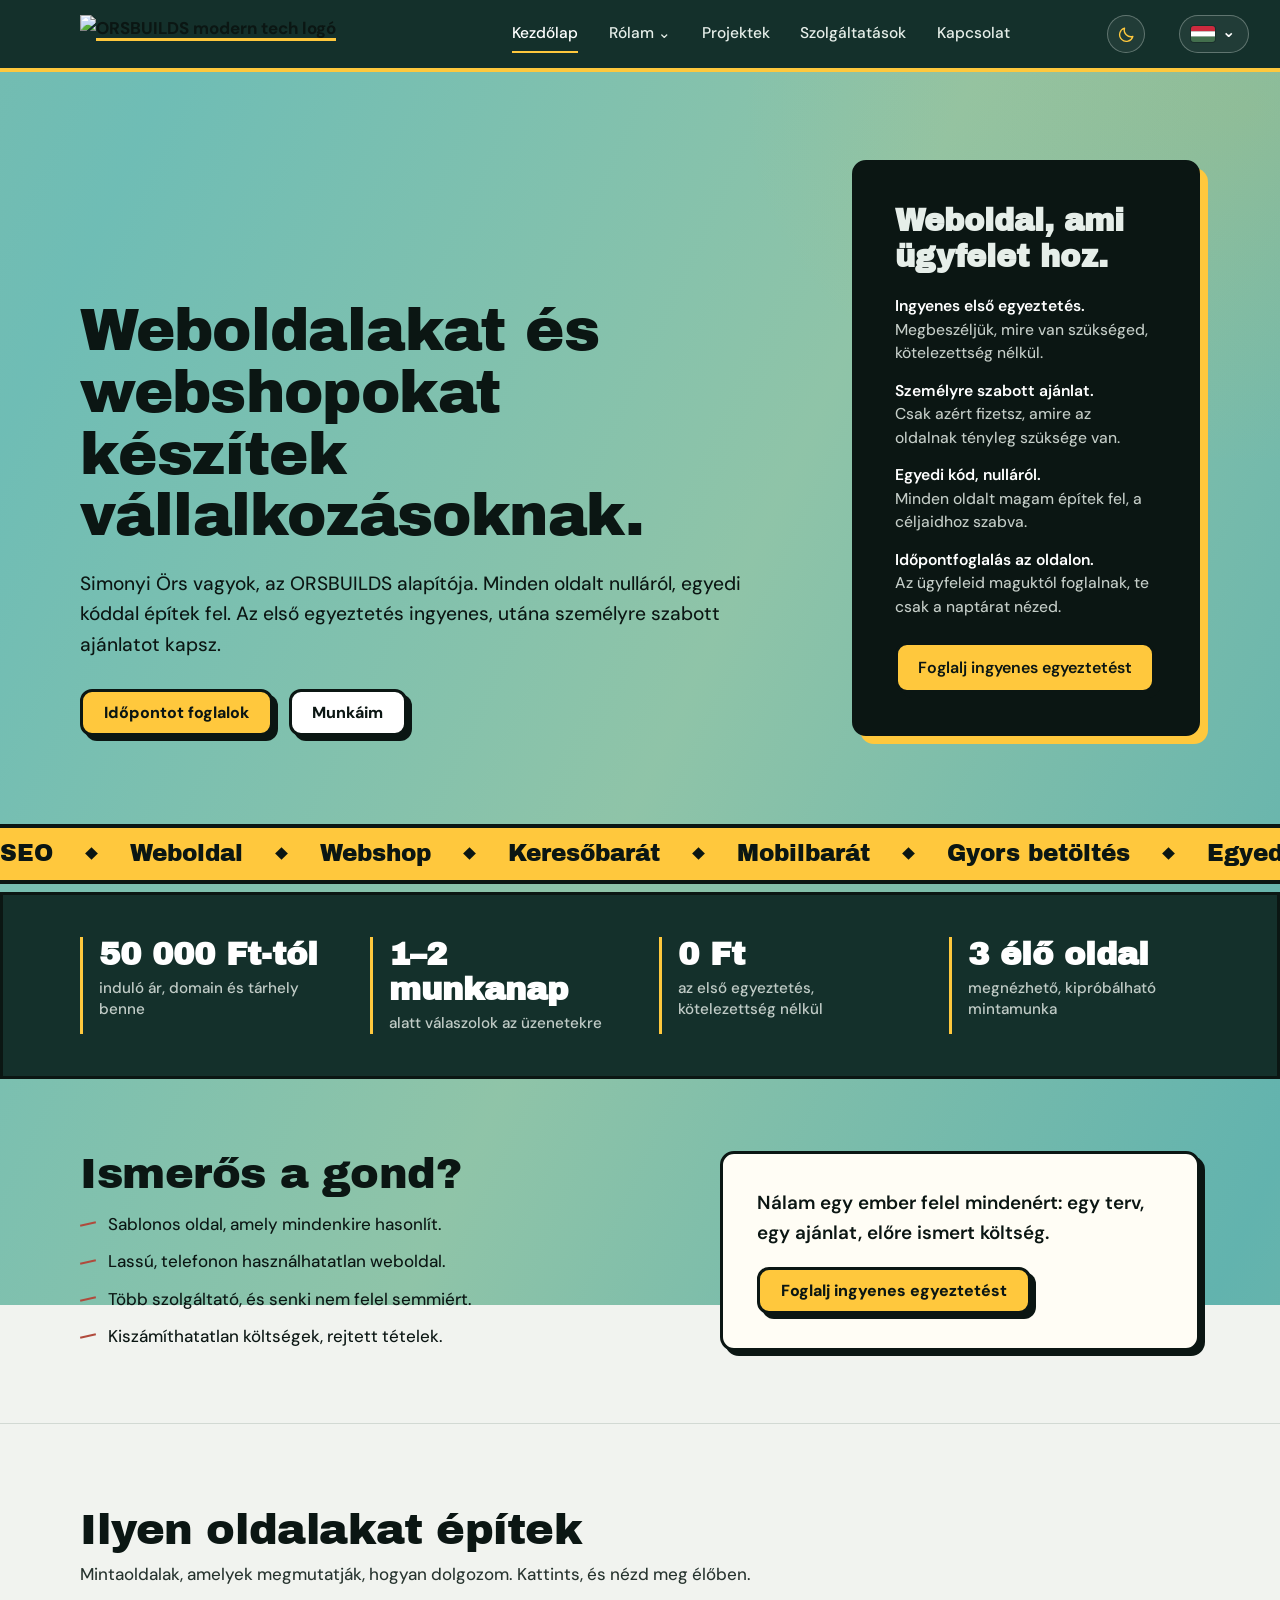
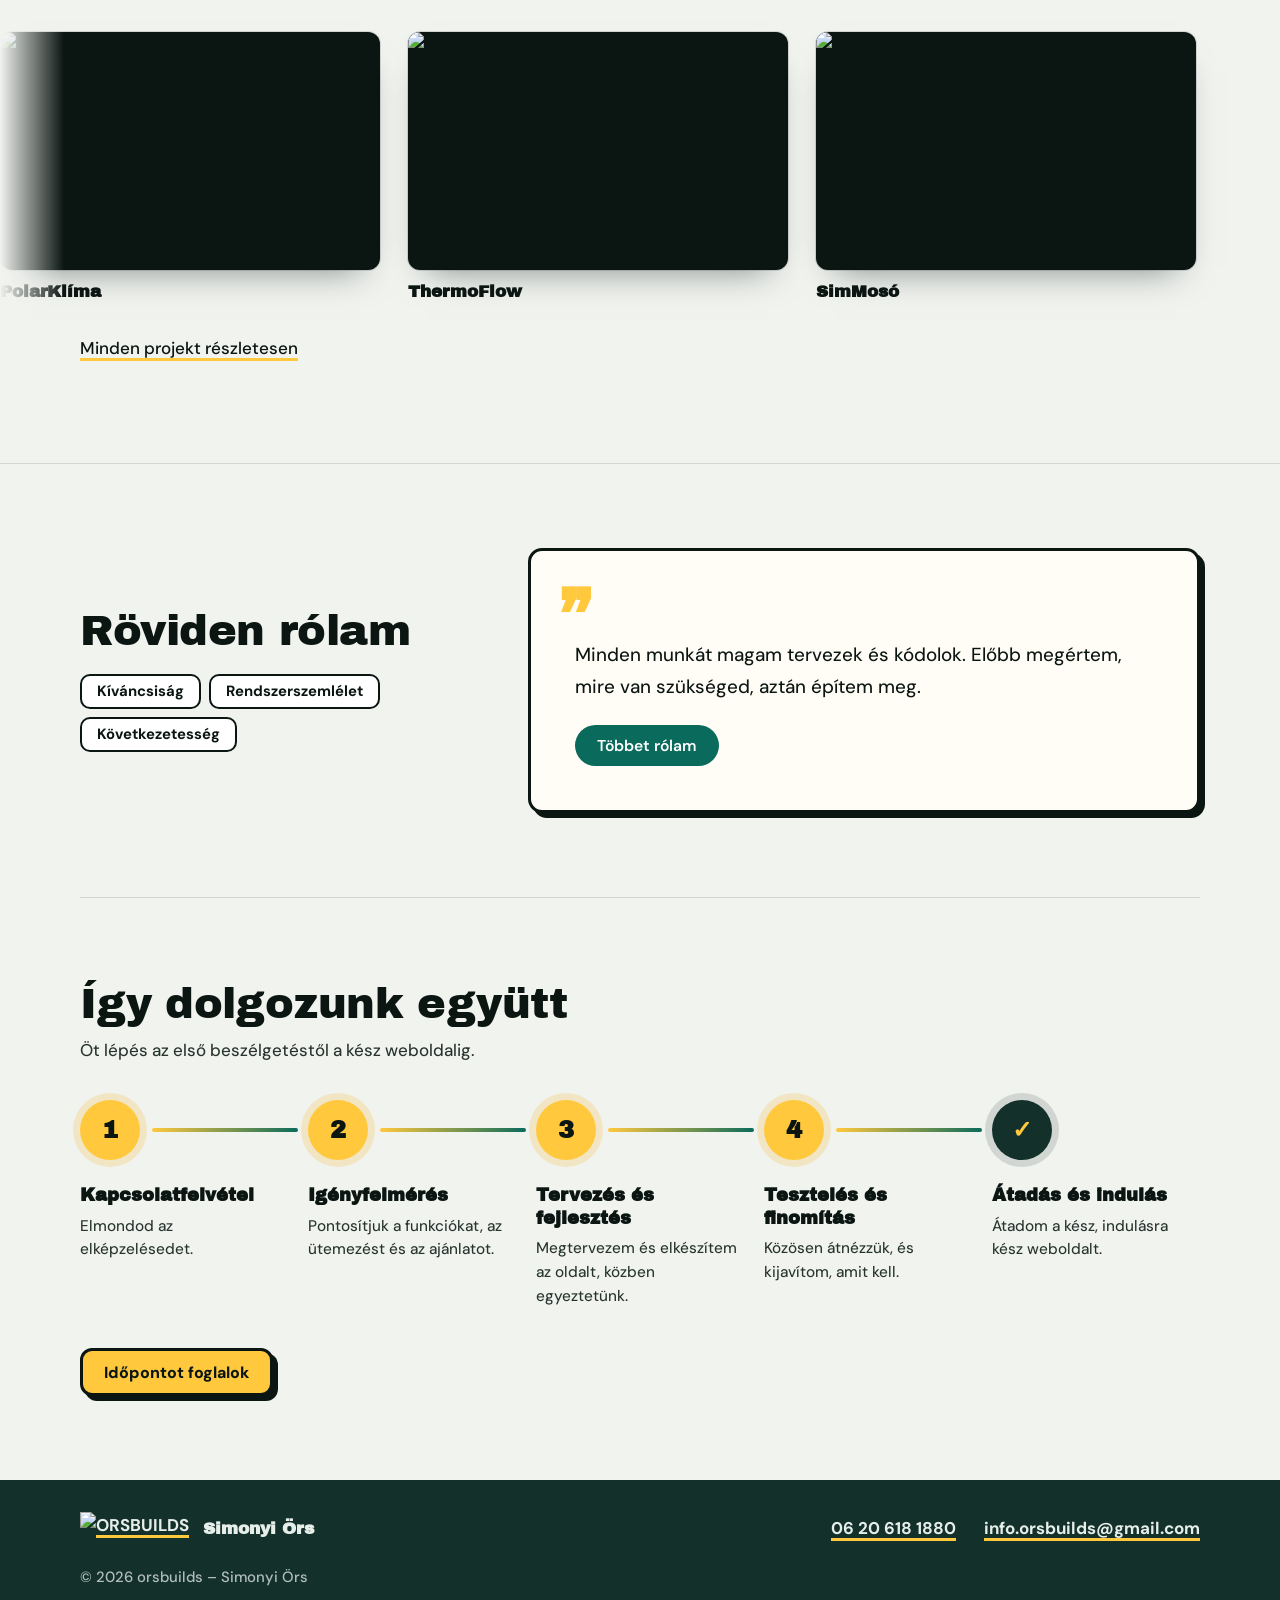
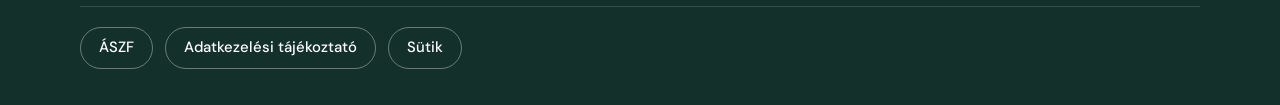
==== simonyi_ors_weboldal/public/index.html @ f87ef63f "GYIK oldal: 16 kérdés 5 csoportban, menü (Rólam), sitemap, HU/EN/DE; a Szolgáltatások és Miért mi? o" ====
<!doctype html>
<html lang="hu"><head>
<meta charset="utf-8"><meta name="viewport" content="width=device-width, initial-scale=1">
<title>Kezdőlap | orsbuilds</title><meta name="description" content="Simonyi Örs portfóliója: webfejlesztési projektek, technológiai érdeklődés és egyedi weboldalkészítési szolgáltatások.">
<meta name="robots" content="index,follow"><meta name="theme-color" content="#14302b">
<meta property="og:type" content="website"><meta property="og:title" content="Kezdőlap | orsbuilds">
<meta property="og:description" content="Simonyi Örs, az ORSBUILDS alapítója és ügyvezetője. Modern, egyedi digitális megoldások és weboldalak vállalkozások számára."><meta property="og:locale" content="hu_HU">

<link rel="icon" type="image/png" sizes="32x32" href="/favicon-32.png">
<link rel="icon" type="image/png" sizes="192x192" href="/favicon-192.png">
<link rel="shortcut icon" href="/favicon.ico">
<link rel="apple-touch-icon" href="/apple-touch-icon.png">
<link rel="stylesheet" href="style.css">
<script src="theme.js"></script></head><body>
<a class="skip-link" href="#main-content">Ugrás a tartalomhoz</a><header class="topbar"><div class="wrap nav">
<a class="brand brand-image" href="index.html" aria-label="orsbuilds – főoldal"><img src="assets/orsbuilds-modern-tech-logo.png" alt="ORSBUILDS modern tech logó"></a>
<button class="menu" aria-label="Menü megnyitása" aria-expanded="false" aria-controls="site-navigation">Menü ☰</button>
<nav class="links" id="site-navigation"><a href="index.html" class="active">Kezdőlap</a>
<div class="nav-dropdown"><button class="nav-dropdown-toggle" type="button" aria-expanded="false">Rólam <span aria-hidden="true">⌄</span></button><div class="nav-dropdown-menu"><a href="bemutatkozunk.html">Bemutatkozunk</a><a href="miert-valassz-minket.html">Miért mi?</a><a href="gyik.html">GYIK</a></div></div>
<a href="projektek.html" class="">Projektek</a>
<a href="szolgaltatasok.html" class="">Szolgáltatások</a>

<a href="kapcsolat.html" class="">Kapcsolat</a></nav></div></header>
<main id="main-content" >
<section class="wrap hero">
<div>
<h1>Weboldalakat és webshopokat készítek vállalkozásoknak.</h1>
<p class="lead">Simonyi Örs vagyok, az ORSBUILDS alapítója. Minden oldalt nulláról, egyedi kóddal építek fel. Az első egyeztetés ingyenes, utána személyre szabott ajánlatot kapsz.</p>
<div class="actions"><a class="btn" href="szolgaltatasok.html#idopontfoglalas">Időpontot foglalok</a><a class="btn secondary" href="projektek.html">Munkáim</a></div>
</div>
<aside class="hero-pitch" aria-label="Amit kapsz tőlem">
<p class="pitch-title">Weboldal, ami ügyfelet hoz.</p>
<ul>
<li><strong>Ingyenes első egyeztetés.</strong> Megbeszéljük, mire van szükséged, kötelezettség nélkül.</li>
<li><strong>Személyre szabott ajánlat.</strong> Csak azért fizetsz, amire az oldalnak tényleg szüksége van.</li>
<li><strong>Egyedi kód, nulláról.</strong> Minden oldalt magam építek fel, a céljaidhoz szabva.</li>
<li><strong>Időpontfoglalás az oldalon.</strong> Az ügyfeleid maguktól foglalnak, te csak a naptárat nézed.</li>
</ul>
<a class="pitch-cta" href="szolgaltatasok.html#idopontfoglalas">Foglalj ingyenes egyeztetést</a>
</aside>
</section>
<div class="ticker" data-ticker aria-label="Amit kapsz: SEO, weboldal, webshop, keresőbarát és mobilbarát felépítés"><div class="ticker-track" aria-hidden="true"><span>SEO</span><span>Weboldal</span><span>Webshop</span><span>Keresőbarát</span><span>Mobilbarát</span><span>Gyors betöltés</span><span>Egyedi dizájn</span><span>Google-találat</span><span>Időpontfoglalás</span><span>Több ügyfél</span></div></div>
<section class="facts" aria-label="Röviden az ajánlatomról"><div class="wrap facts-grid">
<div><strong>50 000 Ft-tól</strong><span>induló ár, domain és tárhely benne</span></div>
<div><strong>1–2 munkanap</strong><span>alatt válaszolok az üzenetekre</span></div>
<div><strong>0 Ft</strong><span>az első egyeztetés, kötelezettség nélkül</span></div>
<div><strong>3 élő oldal</strong><span>megnézhető, kipróbálható mintamunka</span></div>
</div></section>
<section class="wrap pain"><div class="pain-grid"><div><h2>Ismerős a gond?</h2><ul><li>Sablonos oldal, amely mindenkire hasonlít.</li><li>Lassú, telefonon használhatatlan weboldal.</li><li>Több szolgáltató, és senki nem felel semmiért.</li><li>Kiszámíthatatlan költségek, rejtett tételek.</li></ul></div>
<div class="pain-answer"><p>Nálam egy ember felel mindenért: egy terv, egy ajánlat, előre ismert költség.</p><a class="btn" href="szolgaltatasok.html#idopontfoglalas">Foglalj ingyenes egyeztetést</a></div></div></section>
<section class="section strip-section" aria-labelledby="strip-title">
<div class="wrap strip-head"><h2 id="strip-title">Ilyen oldalakat építek</h2><p class="muted">Mintaoldalak, amelyek megmutatják, hogyan dolgozom. Kattints, és nézd meg élőben.</p></div>
<div class="strip" data-strip><ul class="strip-track"><li class="strip-card"><a href="projects/polar-klima/index.html" target="_blank" rel="noopener"><span class="strip-shot"><img src="assets/projects/polar-klima.jpg" alt="A PolarKlíma weboldal nyitóoldala" width="1280" height="800" loading="lazy"></span><span class="strip-name" translate="no">PolarKlíma</span></a></li><li class="strip-card"><a href="projects/thermoflow/index.html" target="_blank" rel="noopener"><span class="strip-shot"><img src="assets/projects/thermoflow.jpg" alt="A ThermoFlow weboldal nyitóoldala" width="1280" height="800" loading="lazy"></span><span class="strip-name" translate="no">ThermoFlow</span></a></li><li class="strip-card"><a href="projects/simmoso/index.html" target="_blank" rel="noopener"><span class="strip-shot"><img src="assets/projects/simmoso.jpg" alt="A SimMosó weboldal nyitóoldala" width="1280" height="800" loading="lazy"></span><span class="strip-name" translate="no">SimMosó</span></a></li><li class="strip-card"><a href="projects/polar-klima/prices.html" target="_blank" rel="noopener"><span class="strip-shot"><img src="assets/projects/polar-klima-3.jpg" alt="A PolarKlíma árak oldala" width="1280" height="800" loading="lazy"></span><span class="strip-name" translate="no">PolarKlíma · árak</span></a></li><li class="strip-card"><a href="projects/thermoflow/contact.html" target="_blank" rel="noopener"><span class="strip-shot"><img src="assets/projects/thermoflow-3.jpg" alt="A ThermoFlow kapcsolat oldala" width="1280" height="800" loading="lazy"></span><span class="strip-name" translate="no">ThermoFlow · kapcsolat</span></a></li><li class="strip-card"><a href="projects/simmoso/idopontfoglalas.html" target="_blank" rel="noopener"><span class="strip-shot"><img src="assets/projects/simmoso-3.jpg" alt="A SimMosó időpontfoglaló oldala" width="1280" height="800" loading="lazy"></span><span class="strip-name" translate="no">SimMosó · időpontfoglalás</span></a></li></ul></div>
<div class="wrap"><p class="showcase-action"><a class="text-link" href="projektek.html">Minden projekt részletesen</a></p></div>
</section>

<section class="section about-short"><div class="wrap about-short-grid">
<div class="about-short-head"><h2>Röviden rólam</h2><ul class="chips about-values" aria-label="Amit fontosnak tartok"><li>Kíváncsiság</li><li>Rendszerszemlélet</li><li>Következetesség</li></ul></div>
<div class="about-short-bubble"><p>Minden munkát magam tervezek és kódolok. Előbb megértem, mire van szükséged, aztán építem meg.</p><a class="about-short-link" href="bemutatkozunk.html">Többet rólam</a></div>
</div></section>



<section class="wrap section process-section">
  <div class="section-head"><h2>Így dolgozunk együtt</h2><p class="muted">Öt lépés az első beszélgetéstől a kész weboldalig.</p></div>
  <ol class="path path-5">
<li><strong>Kapcsolatfelvétel</strong><span>Elmondod az elképzelésedet.</span></li>
<li><strong>Igényfelmérés</strong><span>Pontosítjuk a funkciókat, az ütemezést és az ajánlatot.</span></li>
<li><strong>Tervezés és fejlesztés</strong><span>Megtervezem és elkészítem az oldalt, közben egyeztetünk.</span></li>
<li><strong>Tesztelés és finomítás</strong><span>Közösen átnézzük, és kijavítom, amit kell.</span></li>
<li><strong>Átadás és indulás</strong><span>Átadom a kész, indulásra kész weboldalt.</span></li>
  </ol>
  <div class="actions"><a class="btn" href="szolgaltatasok.html#idopontfoglalas">Időpontot foglalok</a></div>
</section>

</main><footer>
<div class="wrap footer-mini-contact">
  <div class="footer-mini-identity">
    <a class="footer-mini-brand" href="index.html" aria-label="orsbuilds – főoldal"><img src="assets/orsbuilds-modern-tech-logo.png" alt="ORSBUILDS"></a>
    <strong class="footer-mini-name">Simonyi Örs</strong>
  </div>
  <div class="footer-mini-links"><a href="tel:+36206181880">06 20 618 1880</a><a href="mailto:info.orsbuilds@gmail.com">info.orsbuilds@gmail.com</a></div>
</div><div class="wrap foot"><span>© <span id="year"></span> orsbuilds – Simonyi Örs</span></div>
<div class="legal-links" aria-label="Jogi dokumentumok">
  <a href="aszf.html">ÁSZF</a>
  <a href="adatkezelesi-tajekoztato.html">Adatkezelési tájékoztató</a>
  <a href="adatkezelesi-tajekoztato.html#sutik">Sütik</a>
</div></footer>
<script src="script.js"></script><script src="consent.js"></script><script src="i18n-data.js"></script><script src="lang.js"></script></body></html>
---- simonyi_ors_weboldal/public/style.css ----
/* orsbuilds – Simonyi Örs portfóliója
   Alap: világos, kékes-zöldes kréta háttér, sötét zöldesfekete szöveg, egyetlen matt tengerzöld akcent.
   Betűk: Bitter (cím) + Fira Sans (szöveg), mindkettő helyben, a /fonts mappából. */

@font-face { font-family: "Bitter"; src: url("fonts/bitter-var.woff") format("woff"); font-weight: 100 900; font-style: normal; font-display: swap; }
@font-face { font-family: "Fira Sans"; src: url("fonts/fira-sans-Regular.woff") format("woff"); font-weight: 400; font-style: normal; font-display: swap; }
@font-face { font-family: "Fira Sans"; src: url("fonts/fira-sans-Italic.woff") format("woff"); font-weight: 400; font-style: italic; font-display: swap; }
@font-face { font-family: "Fira Sans"; src: url("fonts/fira-sans-Medium.woff") format("woff"); font-weight: 500; font-style: normal; font-display: swap; }
@font-face { font-family: "Fira Sans"; src: url("fonts/fira-sans-SemiBold.woff") format("woff"); font-weight: 600; font-style: normal; font-display: swap; }

:root {
  --ground: #f1f3ef;
  --panel: #fbfcfa;
  --ink: #18231f;
  --muted: #55645e;
  --rule: #d2d9d3;
  --brand: #0b6b5e;
  --brand-dark: #07554b;
  --band: #14302b;
  --band-ink: #e6eee9;
  --mark: #f0b429;
  --max: 1080px;
  --measure: 62ch;
  --serif: "Bitter", Georgia, "Times New Roman", serif;
  --sans: "Fira Sans", "Segoe UI", Roboto, Arial, sans-serif;
}

*, *::before, *::after { box-sizing: border-box; }
html { scroll-behavior: smooth; -webkit-text-size-adjust: 100%; }
@media (prefers-reduced-motion: reduce) { html { scroll-behavior: auto; } *, *::before, *::after { transition: none !important; animation: none !important; } }

body {
  margin: 0;
  background: var(--ground);
  color: var(--ink);
  font: 400 1.0625rem/1.65 var(--sans);
  min-height: 100vh;
  display: flex;
  flex-direction: column;
}
main { flex: 1 0 auto; }
img { max-width: 100%; display: block; }
a { color: var(--brand); text-underline-offset: 3px; text-decoration-thickness: 1px; }
a:hover { color: var(--brand-dark); text-decoration-thickness: 2px; }
:focus-visible { outline: 3px solid var(--mark); outline-offset: 2px; border-radius: 2px; }

h1, h2, h3 { font-family: var(--serif); color: var(--ink); line-height: 1.15; margin: 0; letter-spacing: -.01em; font-weight: 700; }
h1 { font-size: clamp(2.1rem, 1.2rem + 3.6vw, 3.5rem); max-width: 22ch; }
h2 { font-size: clamp(1.55rem, 1.2rem + 1.2vw, 2.1rem); }
h3 { font-size: 1.25rem; font-weight: 600; letter-spacing: 0; }
p { margin: 0 0 1em; }
.muted { color: var(--muted); }
.note { color: var(--muted); font-size: .94rem; }
strong { font-weight: 600; }

.wrap { width: min(100% - 2 * clamp(16px, 4vw, 32px), var(--max)); margin-inline: auto; }
.skip-link { position: absolute; left: 12px; top: -60px; z-index: 200; background: var(--mark); color: var(--ink); padding: 10px 14px; border-radius: 4px; font-weight: 600; }
.skip-link:focus { top: 12px; }

/* ---------- Fejléc ---------- */
.topbar { background: var(--band); position: sticky; top: 0; z-index: 50; }
.topbar .nav { display: flex; align-items: center; justify-content: space-between; gap: 24px; min-height: 68px; }
.brand-image img { height: 38px; width: auto; }
.menu { display: none; background: none; border: 1px solid rgba(230,238,233,.4); color: var(--band-ink); font: 500 .95rem var(--sans); padding: 8px 14px; border-radius: 4px; cursor: pointer; }
.links { display: flex; align-items: center; gap: clamp(16px, 2.4vw, 32px); }
.links > a, .nav-dropdown-toggle {
  color: var(--band-ink); text-decoration: none; font: 500 .97rem var(--sans);
  padding: 8px 0; border: 0; background: none; cursor: pointer;
  border-bottom: 2px solid transparent;
}
.links > a:hover, .nav-dropdown-toggle:hover { color: #fff; border-bottom-color: rgba(230,238,233,.5); }
.links > a.active { color: #fff; border-bottom-color: var(--mark); }
.nav-dropdown { position: relative; }
.nav-dropdown-menu {
  display: none; position: absolute; top: 100%; left: -16px; min-width: 200px; z-index: 60;
  background: var(--panel); border: 1px solid var(--rule); border-radius: 6px; padding: 6px;
}
.nav-dropdown:hover .nav-dropdown-menu, .nav-dropdown:focus-within .nav-dropdown-menu, .nav-dropdown.open .nav-dropdown-menu { display: block; }
.nav-dropdown-menu a { display: block; padding: 9px 12px; color: var(--ink); text-decoration: none; border-radius: 4px; font-size: .97rem; }
.nav-dropdown-menu a:hover { background: #e4ebe6; }
.nav-dropdown-menu a.active { background: #e4ebe6; font-weight: 600; }

@media (max-width: 820px) {
  .menu { display: block; }
  .topbar .nav { flex-wrap: wrap; padding-block: 12px; }
  .links { display: none; width: 100%; flex-direction: column; align-items: flex-start; gap: 4px; padding: 8px 0 12px; }
  .links.open { display: flex; }
  .links > a, .nav-dropdown-toggle { padding: 10px 0; }
  .nav-dropdown { width: 100%; }
  .nav-dropdown-menu { position: static; background: transparent; border: 0; border-left: 2px solid rgba(230,238,233,.25); border-radius: 0; margin: 0 0 6px 4px; padding: 0 0 0 12px; }
  .nav-dropdown-menu a { color: var(--band-ink); padding: 8px 0; }
  .nav-dropdown-menu a:hover, .nav-dropdown-menu a.active { background: none; color: #fff; }
}

/* ---------- Gombok, linkek ---------- */
.btn, .career-btn, button.btn {
  display: inline-block; background: var(--brand); color: #fff; text-decoration: none; cursor: pointer;
  font: 600 1rem/1.2 var(--sans); padding: 13px 22px; border: 2px solid var(--brand); border-radius: 4px;
  transition: background-color .15s ease, border-color .15s ease;
}
.btn:hover, .career-btn:hover { background: var(--brand-dark); border-color: var(--brand-dark); color: #fff; }
.btn.secondary, .career-btn.secondary { background: transparent; color: var(--brand); }
.btn.secondary:hover, .career-btn.secondary:hover { background: rgba(11,107,94,.08); color: var(--brand-dark); }
.actions, .career-actions { display: flex; flex-wrap: wrap; gap: 12px 16px; margin-top: 28px; }
.text-link { font-weight: 500; }

/* ---------- Oldalfejlécek és szakaszok ---------- */
.page-head { padding: clamp(40px, 7vw, 80px) 0 clamp(24px, 4vw, 40px); }
.page-head h1 { margin-bottom: 20px; }
.page-head p { max-width: var(--measure); font-size: 1.15rem; color: var(--muted); }
.page-head p:last-child { margin-bottom: 0; }
.section { padding-block: clamp(48px, 7vw, 84px); border-top: 1px solid var(--rule); }
.section-head { margin-bottom: 36px; }
.section-head h2 { margin-bottom: 10px; }
.section-head p { max-width: var(--measure); margin: 0; }
.content { max-width: var(--measure); padding-bottom: clamp(40px, 6vw, 72px); }
.content h2 { margin: 2em 0 .6em; }
.content h2:first-child { margin-top: 0; }
.content p { margin-bottom: 1.1em; }

/* Szöveges blokkok rácsban (Tanulmányok) */
.grid { display: grid; grid-template-columns: repeat(auto-fit, minmax(260px, 1fr)); gap: 36px 48px; margin: 8px 0 clamp(40px, 6vw, 72px); }
.card h3 { margin-bottom: 8px; }
.card p { margin: 0; }

/* ---------- Kezdőlap: nyitó ---------- */
.hero { display: grid; grid-template-columns: minmax(0, 1.6fr) minmax(0, 0.8fr); gap: clamp(32px, 6vw, 80px); align-items: end; padding-block: clamp(40px, 7vw, 88px); }
.hero h1 { margin-bottom: 22px; }
.hero .lead { max-width: 52ch; font-size: 1.2rem; color: var(--muted); margin: 0; }
.hero-photo { margin: 0; }
.hero-photo img { width: 100%; aspect-ratio: 1 / 1.15; object-fit: cover; object-position: 50% 12%; border-radius: 4px; }
.hero-photo figcaption { margin-top: 10px; font-size: .92rem; color: var(--muted); }
@media (max-width: 820px) {
  .hero { grid-template-columns: 1fr; }
  .hero-photo { max-width: 340px; }
}

/* ---------- Munkák (kezdőlap és Projektek) ---------- */
.work-item { display: grid; grid-template-columns: minmax(0, 1.4fr) minmax(0, 1fr); gap: clamp(24px, 5vw, 56px); align-items: center; padding-block: 36px; border-top: 1px solid var(--rule); }
.work-item:first-of-type { border-top: 0; padding-top: 0; }
.work-shot { display: block; border: 1px solid var(--rule); border-radius: 4px; overflow: hidden; background: #fff; }
.work-shot img { width: 100%; height: auto; aspect-ratio: 8 / 5; object-fit: cover; object-position: top; }
.work-shot:hover img { opacity: .93; }
.work-body h3 { font-size: 1.5rem; margin-bottom: 10px; }
.work-body p { color: var(--muted); }
.work-meta { font-size: .94rem; }
.work-body .text-link { display: inline-block; margin-top: 4px; }
.work-item:nth-of-type(even) .work-shot { order: 2; }
@media (max-width: 820px) {
  .work-item { grid-template-columns: 1fr; }
  .work-item:nth-of-type(even) .work-shot { order: 0; }
}
.showcase-action { margin-top: 12px; }

/* ---------- Eszközök (definíciós lista) ---------- */
.skills { margin: 0; display: grid; gap: 0; max-width: 860px; }
.skills > div { display: grid; grid-template-columns: minmax(180px, 1fr) 2.2fr; gap: 8px 32px; padding: 14px 0; border-top: 1px solid var(--rule); }
.skills > div:first-child { border-top: 0; padding-top: 0; }
.skills dt { font-weight: 600; }
.skills dd { margin: 0; color: var(--muted); }
@media (max-width: 620px) { .skills > div { grid-template-columns: 1fr; } }

/* ---------- Együttműködés lépései (valódi sorrend) ---------- */
.steps { list-style: none; margin: 0; padding: 0; counter-reset: step; max-width: 820px; }
.steps li { counter-increment: step; display: grid; grid-template-columns: 2.2rem 1fr; gap: 0 12px; padding: 18px 0; border-top: 1px solid var(--rule); }
.steps li:first-child { border-top: 0; padding-top: 0; }
.steps li::before { content: counter(step) "."; font: 700 1.25rem/1.3 var(--serif); color: var(--brand); }
.steps h3 { font-size: 1.15rem; margin-bottom: 2px; }
.steps p { margin: 0; color: var(--muted); }

/* ---------- Szolgáltatások ---------- */
.services { margin-top: 8px; }
.service { display: grid; grid-template-columns: minmax(0, 1fr) minmax(0, 1.1fr) auto; gap: 16px clamp(24px, 4vw, 48px); padding-block: 32px; border-top: 1px solid var(--rule); align-items: start; }
.service:first-child { border-top: 0; }
.service h2 { font-size: 1.5rem; margin-bottom: 8px; }
.service p { margin: 0; color: var(--muted); }
.service-list { margin: 0; padding-left: 1.1em; }
.service-list li { margin-bottom: 4px; }
.price-button { white-space: nowrap; }
.service-disclaimer { max-width: var(--measure); margin-top: 12px; }
@media (max-width: 900px) { .service { grid-template-columns: 1fr; } }

.booking-section { margin-top: clamp(40px, 6vw, 72px); padding-top: clamp(40px, 6vw, 72px); border-top: 1px solid var(--rule); }
.booking-form, .contact-form { display: grid; gap: 22px; }
.booking-form.card { background: var(--panel); border: 1px solid var(--rule); border-radius: 6px; padding: clamp(20px, 4vw, 36px); max-width: 720px; }
.booking-step { display: grid; gap: 16px; }
.booking-step h3 span { color: var(--brand); margin-right: 6px; }

/* ---------- Űrlapok ---------- */
.field { display: grid; gap: 6px; }
.field label { font-weight: 500; font-size: .97rem; }
.field label span { color: var(--brand); }
input, select, textarea {
  font: 400 1rem/1.4 var(--sans); color: var(--ink); background: #fff;
  border: 1px solid #94a29b; border-radius: 4px; padding: 11px 12px; width: 100%;
}
textarea { resize: vertical; min-height: 120px; }
input:focus, select:focus, textarea:focus { outline: 3px solid var(--mark); outline-offset: 1px; border-color: var(--ink); }
input:disabled, select:disabled { background: #e8ece9; color: var(--muted); }
::placeholder { color: #7b8982; }
.form-row { display: grid; grid-template-columns: 1fr 1fr; gap: 16px; }
@media (max-width: 620px) { .form-row { grid-template-columns: 1fr; } }
.consent { display: flex; gap: 10px; align-items: flex-start; font-size: .95rem; }
.consent input { width: 20px; height: 20px; margin-top: 3px; flex: none; accent-color: var(--brand); }
.form-footnote { margin: 0; }
.field[aria-hidden="true"] { position: absolute !important; left: -10000px; }

/* ---------- GYIK ---------- */
.faq-section { padding-top: clamp(48px, 7vw, 84px); margin-top: clamp(40px, 6vw, 72px); }
.faq-list { max-width: 760px; border-top: 1px solid var(--rule); }
.faq-item { border-bottom: 1px solid var(--rule); }
.faq-item summary { cursor: pointer; list-style: none; padding: 18px 40px 18px 0; font: 600 1.05rem/1.4 var(--sans); position: relative; }
.faq-item summary::-webkit-details-marker { display: none; }
.faq-item summary::after { content: "+"; position: absolute; right: 4px; top: 14px; font: 400 1.6rem/1 var(--sans); color: var(--brand); }
.faq-item[open] summary::after { content: "–"; }
.faq-item p { margin: 0 0 18px; max-width: 60ch; color: var(--muted); }

/* ---------- Bemutatkozás ---------- */
.about-hero { display: grid; grid-template-columns: minmax(0, 1.6fr) minmax(0, 0.9fr); gap: clamp(28px, 6vw, 72px); align-items: start; padding-bottom: clamp(24px, 4vw, 48px); }
.about-profile-wrap { padding-top: clamp(40px, 7vw, 80px); }
.about-profile { margin: 0; }
.about-profile img { width: 100%; aspect-ratio: 4 / 5; object-fit: cover; object-position: 50% 15%; border-radius: 4px; }
.about-profile-name { margin-top: 12px; font-weight: 600; }
.about-profile-role { color: var(--muted); font-size: .96rem; }
@media (max-width: 820px) { .about-hero { grid-template-columns: 1fr; } .about-profile-wrap { padding-top: 0; max-width: 320px; } }

/* ---------- Kapcsolat ---------- */
.contact-layout { display: grid; grid-template-columns: minmax(0, 1fr) minmax(0, 1.3fr); gap: clamp(32px, 6vw, 80px); padding-bottom: clamp(48px, 7vw, 88px); align-items: start; }
.contact-aside h2 { margin-bottom: 12px; }
.contact-aside-copy { color: var(--muted); }
.contact-method { display: block; text-decoration: none; color: var(--ink); padding: 14px 0; border-top: 1px solid var(--rule); }
.contact-method small { display: block; color: var(--muted); font-size: .9rem; }
.contact-method strong { font-size: 1.15rem; color: var(--brand); }
.contact-method:hover strong { text-decoration: underline; }
.contact-method:last-of-type { border-bottom: 1px solid var(--rule); }
.contact-social-block { margin-top: 28px; }
.contact-social-block p { margin-bottom: 10px; }
.social-links { display: flex; gap: 14px; }
.social-link { display: inline-grid; place-items: center; width: 40px; height: 40px; color: var(--ink); border: 1px solid var(--rule); border-radius: 4px; }
.social-link:hover { color: var(--brand); border-color: var(--brand); }
.social-link svg { width: 20px; height: 20px; fill: currentColor; }
.contact-note { margin-top: 24px; color: var(--muted); }
.contact-note p { margin: 0; }
.contact-form-wrap { background: var(--panel); border: 1px solid var(--rule); border-radius: 6px; padding: clamp(20px, 4vw, 36px); }
.form-heading { margin-bottom: 22px; }
.form-heading h2 { margin-bottom: 6px; }
.form-heading p { margin: 0; }
@media (max-width: 860px) { .contact-layout { grid-template-columns: 1fr; } }

/* ---------- Karrier ---------- */
.career-main .page-head { max-width: 760px; }
.career-lead { font-size: 1.25rem; color: var(--ink) !important; }

/* ---------- Köszönő oldalak ---------- */
main.wrap > .page-head { max-width: 720px; }

/* ---------- Lábléc ---------- */
footer { background: var(--band); color: var(--band-ink); margin-top: auto; }
footer a { color: var(--band-ink); }
footer a:hover { color: #fff; }
.footer-mini-contact { display: flex; justify-content: space-between; align-items: center; flex-wrap: wrap; gap: 16px 32px; padding-block: 32px 20px; }
.footer-mini-identity { display: flex; align-items: center; gap: 14px; }
.footer-mini-brand img { height: 34px; width: auto; }
.footer-mini-name { font-family: var(--serif); font-weight: 600; }
.footer-mini-links { display: flex; flex-wrap: wrap; gap: 6px 28px; }
.foot { padding-block: 0 8px; color: rgba(230,238,233,.75); font-size: .93rem; }
.legal-links { width: min(100% - 2 * clamp(16px, 4vw, 32px), var(--max)); margin: 0 auto; padding: 12px 0 32px; display: flex; flex-wrap: wrap; gap: 6px 24px; font-size: .93rem; }
.legal-links a { color: rgba(230,238,233,.85); }

/* ---------- Admin ---------- */
.admin-card { background: var(--panel); border: 1px solid var(--rule); border-radius: 6px; padding: clamp(24px, 5vw, 44px); width: min(100%, 520px); }
.admin-card h1 { font-size: 2rem; margin-bottom: 8px; }

.service-buy { min-width: 190px; }
.service-price { font: 700 1.35rem/1.2 var(--serif); color: var(--ink) !important; margin: 0 0 10px !important; }
@media (max-width: 900px) { .service-buy { min-width: 0; } }
.contact-social-block h3 { margin-bottom: 12px; font-size: 1.1rem; }
.form-footnote { color: var(--muted); font-size: .94rem; }

/* Animált háttér: a tartalom mögött, kattintást nem fog meg */
body::before { content: ""; position: fixed; inset: 0; z-index: -1; pointer-events: none; background: url("assets/bg/hatter-vilagos.svg") center / cover no-repeat; }
.topbar, footer { background-image: linear-gradient(rgba(20,48,43,.88), rgba(20,48,43,.88)), url("assets/bg/hatter-sav.svg"); background-size: cover; background-position: center; }

/* Kezdőlap: marketing panel a portré helyén */
.hero-pitch { background: var(--band); color: var(--band-ink); padding: clamp(24px, 3.2vw, 40px); border-radius: 4px; border-top: 4px solid var(--mark); }
.hero-pitch .pitch-title { font: 600 clamp(1.5rem, 2.4vw, 1.9rem)/1.2 var(--serif); margin: 0 0 18px; }
.hero-pitch ul { list-style: none; margin: 0 0 24px; padding: 0; display: grid; gap: 14px; }
.hero-pitch li { font-size: .98rem; line-height: 1.5; color: rgba(230,238,233,.85); }
.hero-pitch li strong { display: block; color: #fff; font-weight: 600; }
.hero-pitch .pitch-cta { display: inline-block; background: var(--mark); color: var(--ink); font: 600 1rem var(--sans); padding: 12px 20px; border-radius: 4px; text-decoration: none; }
.hero-pitch .pitch-cta:hover, .hero-pitch .pitch-cta:focus-visible { background: #fff; }
@media (max-width: 820px) { .hero-pitch { max-width: none; } }

/* Szövegek megjelenése görgetéskor (a script.js adja hozzá az osztályt) */
.js-reveal .reveal { opacity: 0; transform: translateY(22px); transition: opacity .7s ease, transform .7s cubic-bezier(.2,.7,.2,1); transition-delay: var(--d, 0ms); }
.js-reveal .reveal.in { opacity: 1; transform: none; }

/* Olvashatóbb szöveg az animált háttér előtt */
main { --muted: #3f4d47; }
main p, main li, main dd, main dt, main label { font-weight: 450; }
main h1, main h2, main h3 { font-weight: 700; letter-spacing: -.01em; }
main :is(h1, h2, h3, p, li, dt, dd, label, .text-link, figcaption) {
  text-shadow: 0 0 6px var(--ground), 0 0 14px var(--ground), 0 0 2px var(--ground);
}
main .hero-pitch :is(p, li, strong, a), main .btn, main .pitch-cta, main .work-shot img { text-shadow: none; }
main .hero .lead { color: var(--ink); }

/* Szolgáltatások: buborékok */
.services { display: grid; grid-template-columns: repeat(auto-fit, minmax(min(100%, 320px), 1fr)); gap: 24px; margin-top: 16px; }
.service { display: flex; flex-direction: column; gap: 16px; padding: clamp(24px, 3vw, 34px); background: var(--panel); border: 1px solid var(--rule); border-radius: 28px; box-shadow: 0 10px 28px -14px rgba(20,48,43,.28); transition: transform .25s ease, border-color .25s ease, box-shadow .25s ease; }
.service:first-child { border-top: 1px solid var(--rule); }
.service:hover, .service:focus-within { transform: translateY(-4px); border-color: var(--brand); box-shadow: 0 16px 34px -14px rgba(11,107,94,.4); }
.service h2 { font-size: 1.4rem; margin-bottom: 10px; }
.service-list { flex: 1; list-style: none; padding: 0; display: flex; flex-wrap: wrap; gap: 8px; align-content: flex-start; }
.service-list li { margin: 0; padding: 5px 14px; font-size: .92rem; line-height: 1.4; background: var(--ground); border: 1px solid var(--rule); border-radius: 999px; }
.service-buy { min-width: 0; display: flex; align-items: center; justify-content: space-between; flex-wrap: wrap; gap: 12px; padding-top: 16px; border-top: 1px dashed var(--rule); }
.service-price { margin: 0 !important; padding: 6px 16px; background: var(--band); color: var(--band-ink) !important; border-radius: 999px; font-size: 1.05rem; }
.service .price-button { border-radius: 999px; }
.service :is(h2, p, li) { text-shadow: none; }
@media (prefers-reduced-motion: reduce) { .service { transition: none; } .service:hover { transform: none; } }

/* Szolgáltatások: oldalra görgethető sor */
.services-carousel { position: relative; }
.services { display: flex; grid-template-columns: none; gap: 24px; overflow-x: auto; scroll-snap-type: x mandatory; scroll-padding-inline: 4px; padding: 8px 4px 28px; margin-inline: -4px; scrollbar-width: thin; scrollbar-color: var(--brand) var(--rule); overscroll-behavior-x: contain; }
.services:focus-visible { outline: 3px solid var(--mark); outline-offset: 2px; border-radius: 28px; }
.services .service { flex: 0 0 min(86%, 360px); scroll-snap-align: start; }
.carousel-nav { display: flex; align-items: center; justify-content: flex-end; gap: 14px; margin-top: 4px; }
.carousel-count { font-size: .95rem; color: var(--muted); min-width: 4.5em; text-align: center; }
.carousel-btn { width: 46px; height: 46px; border-radius: 50%; border: 1px solid var(--brand); background: var(--panel); color: var(--brand-dark); font: 600 1.6rem/1 var(--sans); cursor: pointer; padding: 0 0 4px; }
.carousel-btn:hover:not(:disabled), .carousel-btn:focus-visible { background: var(--brand); color: #fff; }
.carousel-btn:disabled { opacity: .35; cursor: default; }
@media (prefers-reduced-motion: reduce) { .services { scroll-behavior: auto; } }

/* Tanulmányok: buborékok ikonnal */
.study-grid { margin-bottom: 64px !important; display: grid; grid-template-columns: repeat(auto-fit, minmax(min(100%, 300px), 1fr)); gap: 24px; margin: 24px 0 8px; }
.study { position: relative; padding: 30px clamp(22px, 3vw, 32px) 28px; background: var(--panel); border: 1px solid var(--rule); border-radius: 32px 32px 32px 8px; box-shadow: 0 10px 28px -14px rgba(20,48,43,.28); transition: transform .25s ease, border-color .25s ease; }
.study:nth-child(even) { border-radius: 32px 32px 8px 32px; }
.study:hover { transform: translateY(-4px); border-color: var(--brand); }
.study-icon { display: grid; place-items: center; width: 58px; height: 58px; margin-bottom: 18px; border-radius: 50%; background: var(--band); color: var(--mark); box-shadow: 0 0 0 6px rgba(240,180,41,.18); }
.study h3 { font-size: 1.25rem; margin-bottom: 8px; }
.study p { margin: 0; color: var(--muted); }
.study :is(h3, p) { text-shadow: none; }
@media (min-width: 900px) { .study-grid { grid-template-columns: repeat(3, 1fr); } .study:nth-child(3n+2) { transform: translateY(28px); } .study:nth-child(3n+2):hover { transform: translateY(24px); } }
@media (prefers-reduced-motion: reduce) { .study { transition: none; } .study:hover, .study:nth-child(3n+2):hover { transform: none; } }

/* Eszközök: sötét sáv, kártyák és címkék */
.skills-section { background: var(--band) url("assets/bg/hatter-sav.svg") center / cover; color: var(--band-ink); }
.skills-section .section-head h2 { color: #fff; }
.skills-section .section-head .muted { color: rgba(230,238,233,.78); }
.skills-section :is(h2, p, dt, dd, li, a) { text-shadow: none; }
.skills-section .text-link { color: var(--mark); }
.skills { max-width: none; grid-template-columns: repeat(auto-fit, minmax(min(100%, 420px), 1fr)); gap: 20px; margin-top: 8px; }
.skills > .skill-card { display: block; padding: 24px 26px 26px; border: 1px solid rgba(230,238,233,.18); border-radius: 26px; background: rgba(251,252,250,.06); backdrop-filter: blur(2px); }
.skills > .skill-card:first-child { padding-top: 24px; }
.skills .skill-card dt { display: flex; align-items: center; gap: 14px; margin-bottom: 18px; font: 600 1.15rem var(--serif); color: #fff; }
.skill-icon { display: grid; place-items: center; flex: none; width: 44px; height: 44px; border-radius: 50%; background: var(--mark); color: var(--ink); }
.chips { list-style: none; margin: 0; padding: 0; display: flex; flex-wrap: wrap; gap: 8px; }
.chips li { margin: 0; padding: 6px 15px; border: 1px solid rgba(230,238,233,.32); border-radius: 999px; font: 500 .93rem/1.3 var(--sans); color: var(--band-ink); transition: background .2s, color .2s, border-color .2s; }
.chips li:hover { background: var(--mark); border-color: var(--mark); color: var(--ink); }

/* Bemutatkozás: profilkártya és buborékok */
.about-hero { align-items: center; }
.profile-card { padding: 34px 28px 30px !important; margin-top: clamp(24px, 4vw, 48px); background: var(--band); color: var(--band-ink); border-radius: 32px 32px 32px 8px; text-align: center; box-shadow: 0 18px 40px -20px rgba(20,48,43,.6); }
.profile-avatar { display: block; width: 168px; height: 168px; margin: 0 auto 18px; border-radius: 50%; object-fit: cover; object-position: 50% 20%; border: 4px solid var(--mark); box-shadow: 0 0 0 8px rgba(240,180,41,.2); }
.profile-card .profile-name { font: 700 1.5rem/1.2 var(--serif); color: #fff; margin: 0 0 4px; }
.profile-card .profile-role { margin: 0 0 16px; color: rgba(230,238,233,.8); font-size: .98rem; }
.profile-tags { justify-content: center; margin-bottom: 22px; }
.profile-tags li { font-size: .85rem; padding: 4px 12px; }
.profile-link { display: inline-block; padding: 10px 22px; border-radius: 999px; background: var(--mark); color: var(--ink); font: 600 .98rem var(--sans); text-decoration: none; }
.profile-link:hover, .profile-link:focus-visible { background: #fff; }
.profile-card :is(h2, p, li, a) { text-shadow: none; }
.about-bubbles { display: grid; grid-template-columns: repeat(auto-fit, minmax(min(100%, 420px), 1fr)); gap: 24px; margin: 8px 0 clamp(40px, 6vw, 72px); }
.about-bubble { padding: clamp(24px, 3vw, 36px); background: var(--panel); border: 1px solid var(--rule); border-radius: 32px 32px 32px 8px; box-shadow: 0 10px 28px -14px rgba(20,48,43,.28); }
.about-bubble:nth-child(even) { border-radius: 32px 32px 8px 32px; }
.about-bubble h2 { font-size: 1.45rem; margin: 0 0 14px; }
.about-bubble p { margin: 0 0 14px; max-width: none; }
.about-bubble p:last-child { margin-bottom: 0; }
.about-bubble :is(h2, p) { text-shadow: none; }
@media (max-width: 820px) { .about-hero { grid-template-columns: 1fr; } .profile-card { max-width: 380px; margin-inline: auto; } }

/* Jogi oldalak */
.legal-page { padding-bottom: clamp(40px, 6vw, 80px); }
.legal-meta { color: var(--muted); font-size: .95rem; margin: -8px 0 20px; }
.legal-toc { background: var(--panel); border: 1px solid var(--rule); border-radius: 24px; padding: 20px 28px; margin-bottom: 32px; }
.legal-toc ol { margin: 0; padding-left: 1.4em; columns: 2 260px; column-gap: 40px; }
.legal-toc li { margin: 2px 0; }
.legal-body { max-width: 860px; }
.legal-body section { margin-bottom: 36px; scroll-margin-top: 24px; }
.legal-body h2 { font-size: 1.5rem; margin: 0 0 12px; }
.legal-body h3 { font-size: 1.15rem; margin: 20px 0 8px; }
.legal-body p, .legal-body li { max-width: 74ch; }
.legal-body ul { padding-left: 1.2em; }
.legal-body li { margin-bottom: 6px; }
.legal-body code { font-size: .9em; background: var(--panel); border: 1px solid var(--rule); border-radius: 4px; padding: 1px 6px; }
.table-wrap { overflow-x: auto; margin: 12px 0; }
.legal-table { width: 100%; border-collapse: collapse; background: var(--panel); border: 1px solid var(--rule); font-size: .96rem; }
.legal-table th, .legal-table td { text-align: left; vertical-align: top; padding: 10px 14px; border-bottom: 1px solid var(--rule); line-height: 1.5; }
.legal-table:not(.wide) th { width: 30%; background: var(--ground); font-weight: 600; }
.legal-table.wide thead th { background: var(--band); color: var(--band-ink); font-weight: 600; }
.legal-table.wide { min-width: 640px; }
.legal-form { background: var(--panel); border: 1px dashed var(--brand); border-radius: 16px; padding: 18px 24px; }
mark.fill { background: #fff0b8; color: var(--ink); padding: 0 4px; border-radius: 3px; font-weight: 500; }
.legal-page :is(h2, h3, p, li, td, th, dd) { text-shadow: none; }
.legal-table + p, .table-wrap + p { margin-top: 18px; }

/* Jogi hivatkozások a láblécben: jól látható gombok */
.legal-links { gap: 10px 12px; padding: 4px 0 36px; border-top: 1px solid rgba(230,238,233,.16); padding-top: 20px; margin-top: 8px; }
.legal-links a { display: inline-block; padding: 8px 18px; border: 1px solid rgba(230,238,233,.4); border-radius: 999px; color: #fff; text-decoration: none; font-weight: 500; }
.legal-links a:hover, .legal-links a:focus-visible { background: var(--mark); border-color: var(--mark); color: var(--ink); }

/* Így dolgozunk együtt: idővonal */
.process-section .steps { max-width: none; display: grid; grid-template-columns: repeat(5, minmax(0, 1fr)); gap: 18px; position: relative; counter-reset: step; margin-top: 12px; }
.process-section .steps::before { content: ""; position: absolute; left: 7%; right: 7%; top: 26px; height: 3px; background: repeating-linear-gradient(90deg, var(--brand) 0 10px, transparent 10px 18px); opacity: .55; }
.process-section .steps li { display: block; position: relative; padding: 0; border: 0; text-align: left; }
.process-section .steps li::before { content: counter(step); position: relative; z-index: 1; display: grid; place-items: center; width: 54px; height: 54px; margin: 0 0 16px 14px; border-radius: 50%; background: var(--band); color: #fff; font: 700 1.3rem/1 var(--serif); box-shadow: 0 0 0 6px var(--ground); }
.process-section .steps li:last-child::before { background: var(--mark); color: var(--ink); }
.process-section .steps li > div { padding: 22px 20px 24px; background: var(--panel); border: 1px solid var(--rule); border-radius: 26px 26px 26px 8px; box-shadow: 0 10px 28px -14px rgba(20,48,43,.28); height: calc(100% - 70px); transition: transform .25s ease, border-color .25s ease; }
.process-section .steps li:hover > div { transform: translateY(-4px); border-color: var(--brand); }
.process-section .steps h3 { font-size: 1.1rem; margin-bottom: 8px; }
.process-section .steps p { font-size: .96rem; line-height: 1.55; }
.process-section .steps :is(h3, p) { text-shadow: none; }
@media (max-width: 1000px) {
  .process-section .steps { grid-template-columns: 1fr; gap: 20px; padding-left: 0; }
  .process-section .steps::before { left: 40px; right: auto; top: 20px; bottom: 40px; width: 3px; height: auto; background: repeating-linear-gradient(180deg, var(--brand) 0 10px, transparent 10px 18px); }
  .process-section .steps li { display: grid; grid-template-columns: 54px 1fr; gap: 0 18px; align-items: start; }
  .process-section .steps li::before { margin: 0 0 0 14px; grid-row: 1; }
  .process-section .steps li > div { height: auto; }
}
@media (prefers-reduced-motion: reduce) { .process-section .steps li > div { transition: none; } .process-section .steps li:hover > div { transform: none; } }

/* Röviden rólam */
.about-short-grid { display: grid; grid-template-columns: minmax(0, 0.8fr) minmax(0, 1.4fr); gap: clamp(24px, 5vw, 64px); align-items: center; }
.about-short-head h2 { margin-bottom: 20px; }
.about-values li { border-color: var(--brand); color: var(--brand-dark); background: var(--panel); font-weight: 500; }
.about-values li:hover { background: var(--mark); border-color: var(--mark); color: var(--ink); }
.about-short-bubble { position: relative; padding: clamp(26px, 4vw, 44px); background: var(--panel); border: 1px solid var(--rule); border-radius: 36px 36px 36px 8px; box-shadow: 0 14px 34px -16px rgba(20,48,43,.35); }
.about-short-bubble::before { content: "„"; position: absolute; top: -4px; left: 28px; font: 700 4rem/1 var(--serif); color: var(--mark); }
.about-short-bubble p { margin: 44px 0 22px; font-size: 1.18rem; line-height: 1.7; max-width: none; }
.about-short-link { display: inline-block; padding: 10px 22px; border-radius: 999px; background: var(--brand); color: #fff; font: 600 .98rem var(--sans); text-decoration: none; }
.about-short-link:hover, .about-short-link:focus-visible { background: var(--band); }
.about-short :is(h2, p, li, a) { text-shadow: none; }
@media (max-width: 820px) { .about-short-grid { grid-template-columns: 1fr; } }

/* GYIK: buborékos kérdések */
.faq-layout { display: grid; grid-template-columns: minmax(0, 0.9fr) minmax(0, 1.4fr); gap: clamp(28px, 5vw, 72px); align-items: start; }
.faq-intro { position: sticky; top: 24px; }
.faq-intro h2 { margin-bottom: 12px; }
.faq-ask { margin-top: 26px; padding: 22px 24px; background: var(--band); color: var(--band-ink); border-radius: 28px 28px 28px 8px; }
.faq-ask p { margin: 0 0 14px; font: 600 1.05rem/1.4 var(--serif); color: #fff; }
.faq-ask-link { display: inline-block; padding: 9px 20px; border-radius: 999px; background: var(--mark); color: var(--ink); font: 600 .96rem var(--sans); text-decoration: none; }
.faq-ask-link:hover, .faq-ask-link:focus-visible { background: #fff; }
.faq-layout .faq-list { max-width: none; border-top: 0; display: grid; gap: 14px; }
.faq-layout .faq-item { background: var(--panel); border: 1px solid var(--rule); border-radius: 26px; box-shadow: 0 8px 22px -14px rgba(20,48,43,.3); transition: border-color .2s, box-shadow .2s; }
.faq-layout .faq-item:hover { border-color: var(--brand); }
.faq-layout .faq-item[open] { border-color: var(--brand); box-shadow: 0 14px 30px -16px rgba(11,107,94,.4); }
.faq-layout .faq-item summary { padding: 20px 76px 20px 26px; font-size: 1.08rem; border-radius: 26px; }
.faq-layout .faq-item summary:focus-visible { outline: 3px solid var(--mark); outline-offset: 2px; }
.faq-layout .faq-item summary::after { content: "+"; right: 20px; top: 50%; transform: translateY(-50%); display: grid; place-items: center; width: 38px; height: 38px; border-radius: 50%; background: var(--ground); border: 1px solid var(--rule); color: var(--brand-dark); font: 500 1.4rem/1 var(--sans); transition: background .2s, color .2s; }
.faq-layout .faq-item[open] summary::after { content: "–"; background: var(--mark); border-color: var(--mark); color: var(--ink); }
.faq-layout .faq-item p { margin: 0; padding: 0 26px 22px; max-width: none; }
.faq-layout :is(h2, p, summary) { text-shadow: none; }
@media (max-width: 900px) { .faq-layout { grid-template-columns: 1fr; } .faq-intro { position: static; } }

/* Folyamatos tanulás */
.learning-card { display: grid; grid-template-columns: auto minmax(0, 1fr); gap: clamp(20px, 4vw, 44px); align-items: start; padding: clamp(28px, 4vw, 48px); background: var(--band) url("assets/bg/hatter-sav.svg") center / cover; color: var(--band-ink); border-radius: 40px 40px 40px 10px; box-shadow: 0 18px 40px -20px rgba(20,48,43,.6); }
.learning-icon { display: grid; place-items: center; width: 84px; height: 84px; border-radius: 50%; background: var(--mark); color: var(--ink); box-shadow: 0 0 0 8px rgba(240,180,41,.22); }
.learning-text h2 { color: #fff; margin: 4px 0 14px; }
.learning-text p { margin: 0 0 20px; max-width: 62ch; color: rgba(230,238,233,.9); font-size: 1.1rem; line-height: 1.7; }
.learning-chips li { border-color: rgba(230,238,233,.4); color: var(--band-ink); }
.learning-note { margin: 18px 0 clamp(40px, 6vw, 72px); font-size: .88rem; color: var(--muted); }
.learning-card :is(h2, p, li) { text-shadow: none; }
@media (max-width: 700px) { .learning-card { grid-template-columns: 1fr; } .learning-icon { width: 68px; height: 68px; } }

/* ===== Változatosabb elemek: nem minden szakasz kártya ===== */

/* Tanulmányok: sorok, színes jelölővel (nem kártyák) */
.study-grid { grid-template-columns: 1fr !important; gap: 0; margin: 28px 0 56px !important; border-top: 2px solid var(--ink); }
.study, .study:nth-child(even) { display: grid; grid-template-columns: minmax(180px, 0.7fr) minmax(0, 1.6fr); gap: 8px 40px; align-items: baseline; padding: 24px 20px 24px 24px; background: transparent; border: 0; border-bottom: 1px solid var(--rule); border-radius: 0; box-shadow: none; transform: none !important; position: relative; transition: background .25s ease; }
.study::before { content: ""; position: absolute; left: 0; top: 0; bottom: 0; width: 5px; background: var(--mark); transform: scaleY(0); transform-origin: top; transition: transform .3s ease; }
.study:hover { background: rgba(251,252,250,.75); border-color: var(--rule); }
.study:hover::before { transform: scaleY(1); }
.study h3 { font-size: 1.45rem; margin: 0; }
.study p { font-size: 1.05rem; }
@media (max-width: 700px) { .study, .study:nth-child(even) { grid-template-columns: 1fr; } }

/* Eszközök (kezdőlap és bemutatkozás): táblázatszerű sorok, nem kártyák */
.skills { grid-template-columns: 1fr !important; gap: 0 !important; max-width: none; border-top: 1px solid rgba(230,238,233,.3); }
.skills > .skill-card { display: grid !important; grid-template-columns: minmax(200px, 0.7fr) minmax(0, 2fr); gap: 12px 40px; align-items: center; padding: 22px 0 !important; border: 0 !important; border-bottom: 1px solid rgba(230,238,233,.3) !important; border-radius: 0 !important; background: none !important; backdrop-filter: none !important; }
.skills .skill-card dt { margin: 0 !important; font: 600 1.3rem/1.25 var(--serif); }
@media (max-width: 700px) { .skills > .skill-card { grid-template-columns: 1fr !important; } }

/* Így dolgozunk együtt: kártyák nélküli idővonal */
.process-section .steps li > div { background: none; border: 0; box-shadow: none; border-radius: 0; padding: 0 6px 0 14px; height: auto; border-left: 3px solid var(--mark); margin-left: 40px; transform: none !important; }
.process-section .steps li { padding-bottom: 8px; }
@media (max-width: 1000px) { .process-section .steps li > div { margin-left: 0; } }

/* GYIK: vonalas sorok, kártyák nélkül */
.faq-layout .faq-item { background: none; border: 0; border-bottom: 1px solid var(--ink); border-radius: 0; box-shadow: none; }
.faq-layout .faq-list { gap: 0; border-top: 1px solid var(--ink); }
.faq-layout .faq-item:hover, .faq-layout .faq-item[open] { border-color: var(--ink); box-shadow: none; }
.faq-layout .faq-item summary { padding: 22px 64px 22px 0; border-radius: 0; font: 600 1.15rem/1.35 var(--serif); }
.faq-layout .faq-item summary::after { right: 0; background: none; border: 0; font-size: 1.9rem; color: var(--brand); width: 38px; }
.faq-layout .faq-item[open] summary::after { background: none; color: var(--brand-dark); }
.faq-layout .faq-item[open] summary { color: var(--brand-dark); }
.faq-layout .faq-item p { padding: 0 64px 24px 0; }
.faq-ask { margin-top: 20px; }
.faq-ask a { color: var(--brand-dark); font-weight: 600; text-underline-offset: 4px; }

/* Bemutatkozás: két hasábos szöveg bal oldali jelölővel */
.about-bubbles { gap: clamp(28px, 5vw, 64px); }
.about-bubble, .about-bubble:nth-child(even) { padding: 0 0 0 24px; background: none; border: 0; border-left: 5px solid var(--mark); border-radius: 0; box-shadow: none; }
.about-bubble h2 { font-size: 1.7rem; }

/* Munkáim: böngészőablak-keret a képernyőképek körül */
.work-shot { border-radius: 12px; border: 1px solid #b8c3bc; box-shadow: 0 18px 36px -22px rgba(20,48,43,.55); }
.work-shot::before { content: ""; display: block; height: 26px; background: radial-gradient(circle at 16px 13px, #e8685c 4px, transparent 5px), radial-gradient(circle at 32px 13px, #f0b429 4px, transparent 5px), radial-gradient(circle at 48px 13px, #4fae6f 4px, transparent 5px), #e4e9e5; border-bottom: 1px solid #b8c3bc; }
.faq-ask { background: none; padding: 0; border-radius: 0; color: var(--ink); margin-top: 20px; }
.faq-ask a { font: 600 1.05rem var(--sans); }

/* ---------- Kapcsolat (újragondolt) ---------- */
.contact-hero { padding-bottom: clamp(8px, 2vw, 20px); }
.contact-hero .page-head { max-width: 46rem; }
.contact-layout { grid-template-columns: minmax(0, 0.9fr) minmax(0, 1.25fr); }
.contact-aside { display: grid; gap: 28px; position: sticky; top: 96px; }
@media (max-width: 860px) { .contact-aside { position: static; } }
.contact-card { background: var(--band); color: var(--band-ink); border-radius: 22px 22px 22px 6px; padding: clamp(24px, 3.5vw, 36px); position: relative; overflow: hidden; }
.contact-card::after { content: ""; position: absolute; right: -46px; bottom: -46px; width: 140px; height: 140px; border-radius: 50%; border: 22px solid rgba(240,180,41,.16); pointer-events: none; }
.contact-card-kicker { margin: 0 0 14px; color: var(--mark); font-weight: 500; font-size: .98rem; }
.contact-big { display: block; font: 700 clamp(1.7rem, 3.6vw, 2.2rem)/1.15 var(--serif); color: #fff; text-decoration: none; letter-spacing: .01em; }
.contact-mail { display: inline-block; margin-top: 10px; color: var(--band-ink); text-underline-offset: 4px; overflow-wrap: anywhere; }
.contact-big:hover, .contact-mail:hover { color: var(--mark); }
.contact-card-note { margin: 22px 0 0; padding-top: 16px; border-top: 1px solid rgba(230,238,233,.2); font-size: .95rem; color: rgba(230,238,233,.8); max-width: 30ch; }
.contact-checklist h2 { font-size: 1.2rem; margin: 0 0 10px; }
.contact-checklist ul { list-style: none; margin: 0; padding: 0; display: grid; gap: 8px; }
.contact-checklist li { position: relative; padding-left: 28px; color: var(--muted); }
.contact-checklist li::before { content: ""; position: absolute; left: 3px; top: .38em; width: 7px; height: 12px; border: solid var(--brand); border-width: 0 2.5px 2.5px 0; transform: rotate(40deg); }
.contact-aside .contact-social-block { margin: 0; }

.contact-form-wrap { background: var(--panel); border: 0; border-radius: 6px 28px 28px 28px; padding: clamp(24px, 4vw, 44px); box-shadow: 0 18px 44px -24px rgba(20,48,43,.35); border-top: 5px solid var(--mark); }
.contact-form-wrap .form-heading h2 { font-size: 1.6rem; }
.contact-form input:not([type="checkbox"]):not([type="radio"]), .contact-form textarea { background: transparent; border: 0; border-bottom: 2px solid #b4c0b9; border-radius: 0; padding: 10px 2px; transition: border-color .2s; }
.contact-form textarea { border: 2px solid #b4c0b9; border-radius: 10px; padding: 12px 14px; }
.contact-form input:focus, .contact-form textarea:focus { outline: none; border-color: var(--brand); box-shadow: 0 2px 0 0 var(--brand); }
.contact-form textarea:focus { box-shadow: none; }
.contact-form .field label, .contact-form .field legend { font-size: .95rem; font-weight: 600; color: var(--brand-dark); }
.topic { border: 0; margin: 0; padding: 0; min-width: 0; }
.topic legend { padding: 0; margin-bottom: 10px; }
.chips { display: flex; flex-wrap: wrap; gap: 8px; }
.chip { position: relative; }
.chip input { position: absolute; opacity: 0; width: 100%; height: 100%; inset: 0; margin: 0; cursor: pointer; }
.chip span { display: inline-block; padding: 8px 15px; border: 1.5px solid #b4c0b9; border-radius: 999px; font-size: .95rem; background: #fff; transition: background .2s, color .2s, border-color .2s; }
.chip:hover span { border-color: var(--brand); }
.chip input:checked + span { background: var(--brand); border-color: var(--brand); color: #fff; }
.chip input:focus-visible + span { outline: 3px solid var(--mark); outline-offset: 2px; }
.contact-submit { justify-self: start; }
.contact-card, .contact-card * , .contact-form-wrap, .contact-form-wrap * { text-shadow: none !important; }
.contact-form-wrap { border-top: 0; position: relative; overflow: hidden; }
.contact-form-wrap::before { content: ""; position: absolute; left: 0; right: 0; top: 0; height: 5px; background: var(--mark); }
@media (max-width: 860px) { .contact-layout { grid-template-columns: minmax(0, 1fr); } }
.contact-form select { appearance: none; -webkit-appearance: none; background: #fff url("data:image/svg+xml,%3Csvg xmlns='http://www.w3.org/2000/svg' viewBox='0 0 12 8'%3E%3Cpath d='M1 1l5 5 5-5' fill='none' stroke='%230b6b5e' stroke-width='2'/%3E%3C/svg%3E") no-repeat right 16px center / 12px; border: 2px solid #b4c0b9; border-radius: 10px; padding: 12px 42px 12px 14px; cursor: pointer; transition: border-color .2s; }
.contact-form select:hover, .contact-form select:focus { border-color: var(--brand); outline: none; }
.contact-form select:focus-visible { outline: 3px solid var(--mark); outline-offset: 2px; }

/* ---------- Eszközök (blokkos, sötét) ---------- */
.tools-layout .section-head { max-width: 40rem; margin-bottom: clamp(22px, 3vw, 36px); }
.tools-layout .section-head .text-link { display: inline-block; margin-top: 8px; }
.tools-layout .skills { display: grid !important; grid-template-columns: repeat(6, minmax(0, 1fr)) !important; gap: 16px !important; border: 0 !important; margin: 0; max-width: none; }
.tools-layout .skills > .skill-card { display: block !important; padding: clamp(22px, 3vw, 32px) !important; border: 0 !important; border-radius: 6px 30px 6px 30px !important; background: none; transition: transform .25s ease; }
.tools-layout .skills > .skill-card:hover { transform: translateY(-3px); }
.tools-layout .skill-card:nth-child(1) { grid-column: span 4; background: var(--brand) !important; color: #fff; }
.tools-layout .skill-card:nth-child(2) { grid-column: span 2; background: var(--mark) !important; color: var(--ink); border-radius: 30px 6px 30px 6px !important; }
.tools-layout .skill-card:nth-child(3) { grid-column: span 2; background: var(--band) !important; border: 2px solid rgba(230,238,233,.4) !important; color: var(--band-ink); border-radius: 30px 6px 30px 6px !important; }
.tools-layout .skill-card:nth-child(4) { grid-column: span 4; background: #264f48 !important; color: #fff; }
.tools-layout .skills .skill-card dt { font: 700 1.3rem/1.25 var(--serif) !important; color: inherit !important; margin: 0 0 16px !important; padding: 0; border: 0; }
.tools-layout .skills dd { margin: 0; color: inherit; }
.tools-layout .chips { display: flex; flex-wrap: wrap; gap: 6px 22px; }
.tools-layout .chips li { padding: 0; border: 0; border-radius: 0; background: none; color: inherit; font: 500 1.05rem/1.5 var(--sans); }
.tools-layout .chips li:hover { background: none; color: inherit; text-decoration: underline; text-decoration-thickness: 2px; text-underline-offset: 5px; }
.tools-layout .skills .skill-card:nth-child(1) .chips li, .tools-layout .skills .skill-card:nth-child(4) .chips li { font-size: 1.15rem; }
@media (max-width: 860px) { .tools-layout .skills { grid-template-columns: minmax(0, 1fr) !important; } .tools-layout .skill-card:nth-child(n) { grid-column: auto; } }

/* ---------- Profilkép: felülről érkezik, majd finoman lebeg ---------- */
@keyframes avatar-drop { 0% { opacity: 0; transform: translateY(-160px) scale(.92); } 55% { opacity: 1; transform: translateY(14px) scale(1); } 75% { transform: translateY(-6px); } 100% { opacity: 1; transform: translateY(0); } }
@keyframes avatar-float { 0%, 100% { transform: translateY(0); } 50% { transform: translateY(-9px); } }
.profile-avatar { animation: avatar-drop 1.1s cubic-bezier(.22,.8,.3,1) .15s both, avatar-float 5s ease-in-out 1.4s infinite; }

/* ---------- Időpont lemondása ---------- */
.booking-form option:disabled { color: #8a968f; }
.cancel-box { display: grid; grid-template-columns: minmax(0, 1fr) minmax(0, 1.1fr); gap: clamp(20px, 4vw, 48px); align-items: start; margin-top: 28px; max-width: 720px; padding: clamp(20px, 3.5vw, 30px); border: 2px dashed var(--rule); border-radius: 22px 6px 22px 6px; }
.cancel-box h3 { margin: 0 0 8px; font-size: 1.2rem; }
.cancel-box p { margin: 0; color: var(--muted); font-size: .96rem; }
.cancel-form { display: grid; gap: 14px; }
.cancel-btn { justify-self: start; background: transparent; color: var(--ink); border: 2px solid var(--ink); }
.cancel-btn:hover, .cancel-btn:focus-visible { background: var(--ink); color: #fff; }
@media (max-width: 760px) { .cancel-box { grid-template-columns: minmax(0, 1fr); } }
.booking-id-box { margin: 18px 0 22px; padding: 16px 20px; max-width: 30rem; background: var(--panel); border-left: 5px solid var(--mark); border-radius: 4px 18px 18px 4px; }
.booking-id-box[hidden] { display: none; }
.booking-id-box strong { font: 700 1.5rem/1.3 var(--serif); letter-spacing: .08em; color: var(--brand-dark); }
.booking-id-box small { color: var(--muted); }
.cancel-form .cancel-btn { background: transparent; color: var(--ink); border: 2px solid var(--ink); }
.cancel-form .cancel-btn:hover, .cancel-form .cancel-btn:focus-visible { background: var(--ink); color: #fff; }

.work-code { margin-left: 16px; font-size: .94rem; color: var(--muted); text-underline-offset: 4px; }
.work-code:hover { color: var(--brand); }

/* ---------- Nyelvváltó (lenyíló) ---------- */
.lang-switch { position: absolute; top: 50%; right: clamp(14px, 2.4vw, 40px); transform: translateY(-50%); z-index: 60; }
.lang-toggle { display: inline-flex; align-items: center; gap: 7px; height: 38px; padding: 0 12px 0 11px; border: 1px solid rgba(230,238,233,.32); border-radius: 999px; background: rgba(255,255,255,.06); color: #fff; font: 600 .85rem/1 var(--sans); letter-spacing: .06em; cursor: pointer; transition: background .2s, border-color .2s; }
.lang-toggle:hover, .lang-toggle[aria-expanded="true"] { background: rgba(255,255,255,.14); border-color: var(--mark); }
.lang-toggle:focus-visible { outline: 2px solid #fff; outline-offset: 2px; }
.lang-globe { width: 18px; height: 18px; fill: none; stroke: var(--mark); stroke-width: 1.6; stroke-linecap: round; }
.lang-caret { font-size: 1rem; line-height: 1; margin-top: -4px; transition: transform .2s; }
.lang-toggle[aria-expanded="true"] .lang-caret { transform: rotate(180deg); margin-top: 3px; }
.lang-menu { position: absolute; right: 0; top: calc(100% + 10px); min-width: 170px; margin: 0; padding: 6px; list-style: none; background: #fff; color: var(--ink); border-radius: 14px 4px 14px 14px; box-shadow: 0 18px 40px -14px rgba(8,24,21,.5); }
.lang-menu[hidden] { display: none; }
.lang-menu button { display: flex; align-items: center; gap: 12px; width: 100%; padding: 9px 12px; border: 0; border-radius: 9px; background: none; font: 500 .95rem/1.2 var(--sans); color: var(--ink); text-align: left; cursor: pointer; }
.lang-menu button:hover { background: #e4ebe6; }
.lang-menu button[aria-pressed="true"] { background: #fbf0cf; font-weight: 600; }
.lang-menu button:focus-visible { outline: 2px solid var(--brand); outline-offset: -2px; }
.lang-code { display: inline-grid; place-items: center; width: 30px; height: 22px; border-radius: 6px; background: var(--band); color: #fff; font: 700 .72rem/1 var(--sans); letter-spacing: .06em; }
.lang-menu button[aria-pressed="true"] .lang-code { background: var(--mark); color: var(--ink); }
@media (max-width: 1400px) { .topbar .nav { padding-right: 140px; } }
@media (max-width: 820px) {
  .topbar .nav { padding-right: 0; }
  .lang-switch { position: relative; top: auto; right: auto; transform: none; order: 2; margin-left: 12px; }
  .lang-menu { right: auto; left: 0; }
  .topbar .nav .menu { order: 3; margin-left: auto; }
  .topbar .nav .links { order: 4; }
}
.lang-notice { margin: 0 auto 8px; max-width: 70rem; padding: 12px 18px; background: var(--panel); border-left: 5px solid var(--mark); border-radius: 4px 14px 14px 4px; font-size: .95rem; }

/* ---------- Miért válassz minket ---------- */
.why-hero { padding-block: clamp(48px, 9vw, 110px) clamp(28px, 5vw, 56px); }
.why-hero h1 { max-width: 17ch; font-size: clamp(2.3rem, 6.2vw, 4.4rem); line-height: 1.04; margin-bottom: 26px; }
.why-hero .lead { max-width: 46ch; }
.why-actions { display: flex; flex-wrap: wrap; gap: 14px; margin-top: 30px; }

.why-versus { padding-block: clamp(28px, 5vw, 56px); }
.why-versus h2 { margin-bottom: 26px; }
.versus { display: grid; grid-template-columns: 1fr 1.12fr; align-items: stretch; }
.versus-col { padding: clamp(24px, 3.4vw, 40px); }
.versus-col h3 { margin: 0 0 18px; font-size: 1.35rem; }
.versus-col ul { list-style: none; margin: 0; padding: 0; display: grid; gap: 14px; }
.versus-col li { position: relative; padding-left: 30px; line-height: 1.45; }
.versus-old { background: #e3e7e3; color: #5d6a64; border-radius: 6px 0 0 6px; margin-block: 18px; }
.versus-old li::before { content: ""; position: absolute; left: 2px; top: .62em; width: 14px; height: 2px; background: #8c9892; }
.versus-new { background: var(--band); color: var(--band-ink); border-radius: 6px 34px 6px 34px; box-shadow: 0 26px 50px -26px rgba(8,24,21,.65); position: relative; z-index: 1; }
.versus-new h3 { color: #fff; }
.versus-new li::before { content: ""; position: absolute; left: 4px; top: .34em; width: 7px; height: 13px; border: solid var(--mark); border-width: 0 3px 3px 0; transform: rotate(40deg); }
.versus-new, .versus-new * { text-shadow: none !important; }

.why-reasons { padding-block: clamp(36px, 6vw, 72px); }
.why-reasons h2 { margin-bottom: 8px; }
.reason-list { border-top: 2px solid var(--ink); }
.reason { display: grid; grid-template-columns: minmax(0, 1fr) minmax(0, 1.5fr); gap: 8px clamp(24px, 6vw, 80px); padding: 26px 0; border-bottom: 1px solid var(--rule); }
.reason h3 { margin: 0; font-size: 1.3rem; }
.reason p { margin: 0; color: var(--muted); max-width: 56ch; }
.reason-prices { grid-column: 2; list-style: none; margin: 14px 0 0; padding: 0; display: flex; flex-wrap: wrap; gap: 10px; }
.reason-prices li { background: var(--ink); color: #fff; padding: 8px 14px; border-radius: 999px; font-size: .94rem; }
.reason-prices strong { color: var(--mark); margin-right: 4px; }

.why-path { padding-block: clamp(24px, 4vw, 48px) clamp(40px, 7vw, 84px); }
.why-path h2 { margin-bottom: 34px; }
.path { list-style: none; counter-reset: p; margin: 0; padding: 0; display: grid; grid-template-columns: repeat(3, minmax(0, 1fr)); gap: 0 28px; }
.path li { counter-increment: p; position: relative; padding-top: 84px; color: var(--muted); font-size: 1.02rem; }
.path li strong { display: block; color: var(--ink); font: 700 1.35rem/1.25 var(--serif); margin-bottom: 8px; }
.path li::before { content: counter(p); position: absolute; top: 0; left: 0; z-index: 1; width: 60px; height: 60px; display: grid; place-items: center; border-radius: 50%; background: var(--mark); color: var(--ink); font: 700 1.5rem/1 var(--serif); box-shadow: 0 0 0 7px rgba(240,180,41,.22); }
.path li:last-child::before { content: "\2713"; background: var(--band); color: var(--mark); box-shadow: 0 0 0 7px rgba(20,48,43,.14); }
.path li:not(:last-child)::after { content: ""; position: absolute; top: 28px; left: 72px; right: -16px; height: 4px; border-radius: 2px; background: linear-gradient(90deg, var(--mark), var(--brand)); transform-origin: left center; }
/* Animáció csak akkor, ha a script bekapcsolta (script nélkül minden látszik) */
.path.anim li::before { transform: scale(0); transition: transform .5s cubic-bezier(.3,1.6,.5,1); }
.path.anim li > * { opacity: 0; transform: translateY(14px); transition: opacity .5s ease, transform .5s ease; }
.path.anim li:not(:last-child)::after { transform: scaleX(0); transition: transform .55s ease-in-out; }
.path.anim.in li::before { transform: scale(1); }
.path.anim.in li > * { opacity: 1; transform: none; }
.path.anim.in li:not(:last-child)::after { transform: scaleX(1); }
.path.anim li:nth-child(1)::before { transition-delay: 0s; }
.path.anim li:nth-child(1) > * { transition-delay: .25s; }
.path.anim li:nth-child(1)::after { transition-delay: .5s; }
.path.anim li:nth-child(2)::before { transition-delay: 1s; }
.path.anim li:nth-child(2) > * { transition-delay: 1.25s; }
.path.anim li:nth-child(2)::after { transition-delay: 1.5s; }
.path.anim li:nth-child(3)::before { transition-delay: 2s; }
.path.anim li:nth-child(3) > * { transition-delay: 2.25s; }

.why-cta { background: var(--band); color: var(--band-ink); padding-block: clamp(44px, 7vw, 84px); }
.why-cta-inner { display: flex; flex-wrap: wrap; align-items: center; justify-content: space-between; gap: 28px 48px; }
.why-cta h2 { color: #fff; font-size: clamp(1.8rem, 4vw, 2.7rem); margin: 0 0 10px; }
.why-cta p { margin: 0; max-width: 40ch; color: rgba(230,238,233,.85); }
.why-cta-actions { display: grid; gap: 14px; justify-items: start; }
.why-cta .why-cta-btn { background: var(--mark); color: var(--ink); border-color: var(--mark); font-size: 1.08rem; padding: 16px 30px; }
.why-cta .why-cta-btn:hover { background: #fff; border-color: #fff; color: var(--ink); }
.why-cta-link { color: var(--band-ink); text-underline-offset: 4px; }
.why-cta-link:hover { color: #fff; }
.why-cta, .why-cta * { text-shadow: none !important; }
@media (max-width: 860px) {
  .versus { grid-template-columns: minmax(0, 1fr); }
  .versus-old { border-radius: 6px 6px 0 0; margin: 0; }
  .versus-new { border-radius: 0 0 6px 34px; }
  .reason { grid-template-columns: minmax(0, 1fr); }
  .reason-prices { grid-column: 1; }
  .path { grid-template-columns: minmax(0, 1fr); gap: 0; }
  .path li { padding: 4px 0 40px 84px; min-height: 60px; }
  .path li:last-child { padding-bottom: 0; }
  .path li:not(:last-child)::after { top: 62px; bottom: -2px; left: 28px; right: auto; width: 4px; height: auto; background: linear-gradient(180deg, var(--mark), var(--brand)); transform-origin: center top; }
  .path.anim li:not(:last-child)::after { transform: scaleY(0); }
  .path.anim.in li:not(:last-child)::after { transform: scaleY(1); }
}
.reason-prices, .reason-prices * { text-shadow: none !important; }
html { scroll-padding-top: 84px; }
.path, .path * , .path li::before { text-shadow: none !important; }

.path li > span { display: block; }
/* Öt lépéses változat (kezdőlap) */
.path-5 { grid-template-columns: repeat(5, minmax(0, 1fr)); gap: 0 20px; }
.path-5 li { font-size: .96rem; line-height: 1.55; }
.path-5 li strong { font-size: 1.12rem; }
.path-5 li:not(:last-child)::after { right: -10px; }
.path.anim.path-5 li:nth-child(1)::before { transition-delay: 0s; }
.path.anim.path-5 li:nth-child(1) > * { transition-delay: .2s; }
.path.anim.path-5 li:nth-child(1)::after { transition-delay: .4s; }
.path.anim.path-5 li:nth-child(2)::before { transition-delay: .8s; }
.path.anim.path-5 li:nth-child(2) > * { transition-delay: 1s; }
.path.anim.path-5 li:nth-child(2)::after { transition-delay: 1.2s; }
.path.anim.path-5 li:nth-child(3)::before { transition-delay: 1.6s; }
.path.anim.path-5 li:nth-child(3) > * { transition-delay: 1.8s; }
.path.anim.path-5 li:nth-child(3)::after { transition-delay: 2s; }
.path.anim.path-5 li:nth-child(4)::before { transition-delay: 2.4s; }
.path.anim.path-5 li:nth-child(4) > * { transition-delay: 2.6s; }
.path.anim.path-5 li:nth-child(4)::after { transition-delay: 2.8s; }
.path.anim.path-5 li:nth-child(5)::before { transition-delay: 3.2s; }
.path.anim.path-5 li:nth-child(5) > * { transition-delay: 3.4s; }
.process-section .actions { margin-top: 40px; }
@media (max-width: 1000px) {
  .path-5 { grid-template-columns: minmax(0, 1fr); gap: 0; }
  .path-5 li { padding: 4px 0 40px 84px; min-height: 60px; font-size: 1.02rem; }
  .path-5 li:last-child { padding-bottom: 0; }
  .path-5 li:not(:last-child)::after { top: 62px; bottom: -2px; left: 28px; right: auto; width: 4px; height: auto; background: linear-gradient(180deg, var(--mark), var(--brand)); transform-origin: center top; }
  .path.anim.path-5 li:not(:last-child)::after { transform: scaleY(0); }
  .path.anim.in.path-5 li:not(:last-child)::after { transform: scaleY(1); }
}

/* ---------- Süti- és adatkezelési üzenet (kicsi) ---------- */
.cookie-bar { position: fixed; left: clamp(12px, 2vw, 24px); bottom: clamp(12px, 2vw, 24px); z-index: 90; display: flex; align-items: center; gap: 14px; width: min(400px, calc(100vw - 24px)); padding: 12px 14px 12px 18px; background: var(--band); color: var(--band-ink); border-radius: 6px 18px 18px 18px; box-shadow: 0 16px 36px -14px rgba(8,24,21,.65); animation: cookie-in .45s ease both; }
@keyframes cookie-in { from { opacity: 0; transform: translateY(14px); } to { opacity: 1; transform: none; } }
.cookie-bar, .cookie-bar * { text-shadow: none !important; }
.cookie-bar p { margin: 0; font-size: .85rem; line-height: 1.4; }
.cookie-bar a { color: var(--mark); text-underline-offset: 3px; white-space: nowrap; }
.cookie-bar .btn { flex: none; padding: 9px 16px; font-size: .88rem; background: var(--mark); border-color: var(--mark); color: var(--ink); }
.cookie-bar .btn:hover { background: #fff; border-color: #fff; color: var(--ink); }
@media (max-width: 480px) { .cookie-bar { flex-direction: column; align-items: stretch; gap: 10px; } .cookie-bar .btn { width: 100%; } }
.legal-link-btn { font: inherit; cursor: pointer; background: none; }
.legal-links .legal-link-btn { display: inline-block; padding: 8px 18px; border: 1px solid rgba(230,238,233,.4); border-radius: 999px; color: #fff; font-weight: 500; font-size: inherit; line-height: inherit; }
.legal-links .legal-link-btn:hover, .legal-links .legal-link-btn:focus-visible { background: var(--mark); border-color: var(--mark); color: var(--ink); }

/* Lapozható minta-oldal kártyák */
.work-shot { position: relative; }
.work-shot .work-slides { display: flex; transition: transform .45s cubic-bezier(.2,.7,.2,1); will-change: transform; }
.work-shot .work-slides img { flex: 0 0 100%; min-width: 0; }
.work-shot:hover img { opacity: 1; }
.ws-btn { position: absolute; top: calc(50% + 13px); transform: translateY(-50%); width: 40px; height: 40px; border: 0; border-radius: 50%; background: rgba(20,48,43,.88); color: #fff; font-size: 26px; line-height: 1; cursor: pointer; opacity: 0; transition: opacity .2s, background .2s; display: grid; place-items: center; padding: 0 0 3px; }
.ws-prev { left: 10px; } .ws-next { right: 10px; }
.work-shot:hover .ws-btn, .work-shot:focus-within .ws-btn { opacity: 1; }
.ws-btn:hover { background: #14302b; }
.ws-btn:focus-visible { outline: 3px solid #f2b84b; outline-offset: 2px; }
.ws-dots { position: absolute; left: 0; right: 0; bottom: 10px; display: flex; justify-content: center; gap: 7px; pointer-events: none; opacity: 0; transition: opacity .2s; }
.work-shot:hover .ws-dots, .work-shot:focus-within .ws-dots { opacity: 1; }
.ws-dots i { width: 8px; height: 8px; border-radius: 50%; background: rgba(255,255,255,.65); box-shadow: 0 0 0 1px rgba(20,48,43,.5); }
.ws-dots i.on { background: #14302b; box-shadow: 0 0 0 1px #fff; }
@media (hover: none) { .ws-btn, .ws-dots { opacity: 1; } }
@media (prefers-reduced-motion: reduce) { .work-shot .work-slides { transition: none; } }

/* Ügyfélprojekt: hamarosan */
.client-projects { margin-bottom: clamp(48px, 7vw, 88px); }
.client-soon { display: grid; grid-template-columns: minmax(0, 1.05fr) minmax(0, 1fr); gap: clamp(24px, 5vw, 64px); align-items: center; padding: clamp(28px, 5vw, 56px); border-radius: 18px; color: #eef3ee; background: radial-gradient(120% 140% at 100% 0%, #264a41 0%, rgba(38,74,65,0) 55%), #10231f; box-shadow: 0 30px 60px -34px rgba(10,28,24,.7); overflow: hidden; }
.client-soon :is(h3, p, span, em) { text-shadow: none; }
.client-soon h3 { color: #fff; font-size: clamp(1.9rem, 4vw, 3rem); line-height: 1.05; margin: 18px 0 14px; letter-spacing: -.01em; }
.client-soon p { color: rgba(232,240,235,.82); max-width: 34rem; }
.client-soon .cs-meta { margin-top: 18px; font-size: .92rem; color: rgba(232,240,235,.6); }
.cs-badge { display: inline-flex; align-items: center; gap: 9px; padding: 7px 15px 7px 13px; border-radius: 999px; background: #f2b84b; color: #14302b; font-weight: 700; font-size: .93rem; }
.cs-badge i { width: 8px; height: 8px; border-radius: 50%; background: #14302b; animation: cs-pulse 1.6s ease-out infinite; }
.cs-build { border-radius: 12px; background: #f6f4ee; padding: 0 0 16px; box-shadow: 0 24px 40px -22px rgba(0,0,0,.6); transform: rotate(1.6deg); }
.cs-bar { display: flex; gap: 6px; padding: 10px 12px; background: #dfe6e1; border-radius: 12px 12px 0 0; }
.cs-bar b { width: 9px; height: 9px; border-radius: 50%; background: #9fb0a8; }
.cs-hero { margin: 14px; padding: 22px 18px; border-radius: 8px; background: #14302b; display: grid; gap: 9px; }
.cs-hero span { height: 12px; width: 70%; border-radius: 6px; background: rgba(255,255,255,.85); }
.cs-hero span + span { width: 48%; background: rgba(255,255,255,.4); }
.cs-hero em { width: 84px; height: 22px; border-radius: 11px; background: #f2b84b; margin-top: 6px; }
.cs-packs { display: grid; grid-template-columns: repeat(3, 1fr); gap: 10px; padding: 0 14px; }
.cs-packs div { height: 74px; border-radius: 8px; background: #e4e9e5; }
.cs-packs div:nth-child(2) { background: #f2b84b; }
.cs-foot { padding: 14px 14px 0; }
.cs-foot span { display: block; height: 10px; width: 40%; border-radius: 5px; background: #cdd6d0; }
.cs-hero, .cs-packs div, .cs-foot span { animation: cs-build 3.6s ease-in-out infinite; }
.cs-packs div:nth-child(2) { animation-delay: .25s; } .cs-packs div:nth-child(3) { animation-delay: .5s; } .cs-foot span { animation-delay: .75s; }
@keyframes cs-build { 0%, 12% { opacity: .35; transform: translateY(8px); } 35%, 85% { opacity: 1; transform: none; } 100% { opacity: .35; transform: translateY(8px); } }
@keyframes cs-pulse { 0% { box-shadow: 0 0 0 0 rgba(20,48,43,.6); } 100% { box-shadow: 0 0 0 10px rgba(20,48,43,0); } }
@media (max-width: 800px) { .client-soon { grid-template-columns: 1fr; } .cs-build { transform: none; } }
@media (prefers-reduced-motion: reduce) { .cs-hero, .cs-packs div, .cs-foot span, .cs-badge i { animation: none; } }

.client-soon-home { padding: clamp(22px, 4vw, 40px); margin-bottom: clamp(28px, 4vw, 44px); }
.client-soon-home h3 { font-size: clamp(1.6rem, 3vw, 2.2rem); }
.client-soon-home .cs-build { max-width: 380px; justify-self: end; }
.cs-link { display: inline-block; margin-top: 18px; color: #f2b84b; font-weight: 700; border-bottom: 2px solid #f2b84b; text-decoration: none; }
.cs-link:hover { color: #fff; border-color: #fff; }
.cs-link:focus-visible { outline: 3px solid #f2b84b; outline-offset: 3px; }
.showcase-sub { font-size: 1.1rem; margin: 0 0 8px; color: var(--muted); font-weight: 600; }
@media (max-width: 800px) { .client-soon-home .cs-build { justify-self: stretch; max-width: none; } }

/* ---------- Sötét mód ---------- */
.theme-toggle { position: absolute; top: 50%; right: calc(clamp(14px, 2.4vw, 40px) + 104px); transform: translateY(-50%); z-index: 60; display: grid; place-items: center; width: 38px; height: 38px; padding: 0; border: 1px solid rgba(230,238,233,.32); border-radius: 50%; background: rgba(255,255,255,.06); color: var(--mark); cursor: pointer; transition: background .2s, border-color .2s; }
.theme-toggle:hover { background: rgba(255,255,255,.14); border-color: var(--mark); }
.theme-toggle:focus-visible { outline: 2px solid #fff; outline-offset: 2px; }
.theme-toggle svg { width: 19px; height: 19px; fill: none; stroke: currentColor; stroke-width: 1.7; stroke-linecap: round; stroke-linejoin: round; }
.theme-toggle .ti-sun { display: none; }
html[data-theme="dark"] .theme-toggle .ti-sun { display: block; }
html[data-theme="dark"] .theme-toggle .ti-moon { display: none; }
@media (max-width: 1400px) { .topbar .nav { padding-right: 190px; } }
@media (max-width: 820px) {
  .topbar .nav { padding-right: 0; }
  .theme-toggle { position: relative; top: auto; right: auto; transform: none; order: 2; margin-left: 12px; }
  .theme-toggle + .lang-switch { margin-left: 8px; }
}

html[data-theme="dark"] { color-scheme: dark;
  --ground: #0e1714; --panel: #15221e; --ink: #e4ece7; --muted: #9db0a8; --rule: #2a3b36;
  --brand: #46d3b4; --brand-dark: #7de6cd; --band: #0b1512; --band-ink: #dfe9e4; }
html[data-theme="dark"] body::before { background: #0e1714; }
html[data-theme="dark"] .topbar, html[data-theme="dark"] footer { background-image: linear-gradient(rgba(8,18,15,.92), rgba(8,18,15,.92)), url("assets/bg/hatter-sav.svg"); }
/* gombok és kitöltött elemek: sötét tengerzöld alap, fehér szöveg */
html[data-theme="dark"] .btn, html[data-theme="dark"] .career-btn, html[data-theme="dark"] .about-short-link,
html[data-theme="dark"] .chip input:checked + span, html[data-theme="dark"] .carousel-btn:hover:not(:disabled),
html[data-theme="dark"] .carousel-btn:focus-visible, html[data-theme="dark"] .tools-layout .skill-card:nth-child(1) { background: #0b6b5e !important; border-color: #0b6b5e; color: #fff; }
html[data-theme="dark"] .btn:hover, html[data-theme="dark"] .career-btn:hover { background: #0e8574 !important; border-color: #0e8574; }
html[data-theme="dark"] .btn.secondary, html[data-theme="dark"] .career-btn.secondary { background: transparent !important; color: var(--brand); border-color: var(--brand); }
html[data-theme="dark"] .btn.secondary:hover { background: rgba(70,211,180,.12) !important; color: var(--brand-dark); }
/* felületek, amelyek fix világos színt használtak */
html[data-theme="dark"] input, html[data-theme="dark"] select, html[data-theme="dark"] textarea { background-color: #101b18; color: var(--ink); border-color: #34463f; }
html[data-theme="dark"] input:disabled, html[data-theme="dark"] select:disabled { background: #1a2924; }
html[data-theme="dark"] .contact-form select { background-color: #101b18; }
html[data-theme="dark"] .chip span { background: #15221e; border-color: #3a4d46; color: var(--ink); }
html[data-theme="dark"] .nav-dropdown-menu a:hover, html[data-theme="dark"] .nav-dropdown-menu a.active { background: #20322d; }
html[data-theme="dark"] .lang-menu { background: #15221e; box-shadow: 0 18px 40px -14px rgba(0,0,0,.8); }
html[data-theme="dark"] .lang-menu button:hover { background: #20322d; }
html[data-theme="dark"] .lang-menu button[aria-pressed="true"] { background: #2d3a22; }
html[data-theme="dark"] .lang-code { background: #0b6b5e; }
html[data-theme="dark"] mark.fill { background: #5a4a14; color: #fff3c9; }
html[data-theme="dark"] .versus-old { background: #1d2a26; color: #8fa199; }
html[data-theme="dark"] .work-shot { background: #0b1512; }
html[data-theme="dark"] .tools-layout .skill-card:nth-child(2), html[data-theme="dark"] .tools-layout .skill-card:nth-child(2) * { color: #18231f; }
html[data-theme="dark"] .hero-pitch .pitch-cta:hover, html[data-theme="dark"] .profile-link:hover, html[data-theme="dark"] .faq-ask-link:hover,
html[data-theme="dark"] .why-cta .why-cta-btn:hover, html[data-theme="dark"] .cookie-bar .btn:hover { background: #e4ece7; color: #0b1512; }
html[data-theme="dark"] .service, html[data-theme="dark"] .study, html[data-theme="dark"] .faq-item, html[data-theme="dark"] .skill-card { background-color: var(--panel); }
html[data-theme="dark"] img.logo, html[data-theme="dark"] .brand img { filter: none; }
html[data-theme="dark"] main { --muted: #b3c3bb; }
html[data-theme="dark"] body * { text-shadow: none !important; }
html[data-theme="dark"] ::placeholder { color: #7f918a; }
html[data-theme="dark"] .booking-form option:disabled { color: #6c7d76; }
.lang-flag { display: inline-grid; flex: none; width: 26px; height: 17px; border-radius: 3px; overflow: hidden; box-shadow: 0 0 0 1px rgba(0,0,0,.22); }
.lang-flag svg { width: 100%; height: 100%; display: block; }
.lang-toggle .lang-flag { width: 24px; height: 16px; }
.lang-menu button .lang-flag { width: 28px; height: 19px; }

/* Számok és "Ismerős a gond?" a Kezdőlapon */
.facts { background: var(--band); color: var(--band-ink); margin: 8px 0 0; }
.facts-grid { display: grid; grid-template-columns: repeat(4, 1fr); gap: clamp(14px, 3vw, 40px); padding-block: clamp(26px, 4vw, 42px); }
.facts-grid div { display: grid; gap: 6px; align-content: start; padding-left: 16px; border-left: 3px solid var(--mark); }
.facts-grid strong { font: 700 clamp(1.45rem, 2.6vw, 2rem)/1.1 var(--serif, inherit); color: #fff; }
.facts-grid span { font-size: .95rem; color: rgba(230,238,233,.82); line-height: 1.4; }
.facts, .facts * { text-shadow: none !important; }
.pain { padding-block: clamp(36px, 6vw, 72px); }
.pain-grid { display: grid; grid-template-columns: 1.2fr 1fr; gap: clamp(24px, 5vw, 64px); align-items: center; }
.pain h2 { margin: 0 0 14px; }
.pain ul { margin: 0; padding: 0; list-style: none; display: grid; gap: 10px; }
.pain li { position: relative; padding-left: 28px; }
.pain li::before { content: ""; position: absolute; left: 0; top: .72em; width: 16px; height: 2px; background: #b04a3c; transform: rotate(-12deg); }
.pain-answer { padding: clamp(22px, 3vw, 34px); border-left: 4px solid var(--mark); background: var(--panel); border-radius: 4px 14px 14px 4px; display: grid; gap: 18px; justify-items: start; }
.pain-answer p { margin: 0; font-size: 1.18rem; font-weight: 600; }
@media (max-width: 800px) { .facts-grid { grid-template-columns: 1fr 1fr; } .pain-grid { grid-template-columns: 1fr; } }

/* Projekt-bemutató: böngészőkeret + fülek */
.pshow { display: grid; gap: 22px; }
.pshow-stage { padding: clamp(28px, 6vw, 72px) clamp(18px, 6vw, 80px); border-radius: 18px; background: radial-gradient(90% 120% at 80% 0%, #25483f 0%, rgba(37,72,63,0) 60%), var(--band); perspective: 1400px; overflow: hidden; }
.pshow-frame { max-width: 880px; margin-inline: auto; border-radius: 16px; background: #1d3a34; box-shadow: 0 40px 70px -30px rgba(0,0,0,.75), 0 0 0 1px rgba(255,255,255,.08); transform: rotateY(-7deg) rotateX(3deg); transition: transform .6s cubic-bezier(.2,.7,.2,1); }
.pshow-stage:hover .pshow-frame, .pshow-stage:focus-within .pshow-frame { transform: rotateY(0) rotateX(0); }
.pshow-bar { display: flex; align-items: center; gap: 8px; padding: 12px 16px; }
.pshow-bar > i { width: 11px; height: 11px; border-radius: 50%; background: rgba(255,255,255,.28); flex: none; }
.pshow-url { display: flex; align-items: center; gap: 9px; flex: 1; min-width: 0; margin-left: 10px; padding: 7px 14px; border-radius: 999px; background: rgba(0,0,0,.28); color: var(--band-ink); font: 500 .88rem var(--sans); }
.pshow-url svg { width: 14px; height: 14px; flex: none; fill: none; stroke: var(--mark); stroke-width: 2; stroke-linecap: round; }
.pshow-url b { font-weight: 500; overflow: hidden; text-overflow: ellipsis; white-space: nowrap; }
.pshow-screen { position: relative; aspect-ratio: 8 / 5; border-radius: 0 0 16px 16px; overflow: hidden; background: #0b1512; }
.pshow-slide { position: absolute; inset: 0; opacity: 0; visibility: hidden; transition: opacity .5s; }
.pshow-slide.on { opacity: 1; visibility: visible; }
.pshow-slide img { position: absolute; inset: 0; width: 100%; height: 100%; object-fit: cover; object-position: top; opacity: 0; transition: opacity .6s; }
.pshow-slide img.on, .pshow-slide img:first-child:not(.on) { }
.pshow-slide img.on { opacity: 1; }
.pshow-slide:not(.js-ready) img:first-child { opacity: 1; }
.pshow-slide:focus-visible { outline: 3px solid var(--mark); outline-offset: -3px; }
.pshow-tabs { display: flex; flex-wrap: wrap; gap: 10px; }
.pshow-tab { padding: 11px 22px; border: 1px solid var(--rule); border-radius: 999px; background: transparent; color: var(--ink); font: 600 1rem var(--sans); cursor: pointer; transition: background .2s, border-color .2s, color .2s; }
.pshow-tab:hover { border-color: var(--brand); }
.pshow-tab.on { background: var(--mark); border-color: var(--mark); color: #14201c; }
.pshow-tab:focus-visible { outline: 3px solid var(--brand); outline-offset: 2px; }
.pshow-cap { display: none; align-items: baseline; flex-wrap: wrap; gap: 6px 14px; margin: 0; }
.pshow-cap.on { display: flex; }
.pshow-cap strong { font: 700 1.3rem var(--serif); }
.pshow-cap > span { color: var(--muted); }
.pshow-cap a { margin-left: auto; font-weight: 700; color: var(--brand); text-underline-offset: 4px; }
.pshow-cap a:hover { color: var(--ink); }
@media (max-width: 640px) { .pshow-frame { transform: none; } .pshow-cap a { margin-left: 0; } .pshow-url { font-size: .78rem; } }
@media (prefers-reduced-motion: reduce) { .pshow-frame, .pshow-slide, .pshow-slide img { transition: none; } .pshow-frame { transform: none; } }
html[data-theme="dark"] .pshow-tab.on { color: #14201c; }
html[data-theme="dark"] .pshow-stage { background: radial-gradient(90% 120% at 80% 0%, #1b3730 0%, rgba(27,55,48,0) 60%), #0b1512; }

/* Telefonos nézet a böngészőkeret mellett */
.pshow-stage { position: relative; }
.pshow-phone { position: absolute; right: clamp(14px, 6vw, 90px); bottom: clamp(20px, 4vw, 48px); width: clamp(120px, 17vw, 168px); aspect-ratio: 390 / 844; border-radius: 26px; padding: 7px; background: #0b1512; box-shadow: 0 30px 50px -18px rgba(0,0,0,.8), 0 0 0 1px rgba(255,255,255,.18); transform: rotate(3deg); transition: transform .6s cubic-bezier(.2,.7,.2,1); }
.pshow-stage:hover .pshow-phone { transform: rotate(0) translateY(-6px); }
.pshow-notch { position: absolute; z-index: 2; top: 11px; left: 50%; width: 30%; height: 6px; border-radius: 4px; background: #000; transform: translateX(-50%); }
.pshow-phone-screen { position: relative; width: 100%; height: 100%; border-radius: 20px; overflow: hidden; background: #fff; }
.pshow-phone .pp { position: absolute; inset: 0; opacity: 0; transition: opacity .5s; }
.pshow-phone .pp.on { opacity: 1; }
.pshow-phone img { position: absolute; inset: 0; width: 100%; height: 100%; object-fit: cover; object-position: top; opacity: 0; transition: opacity .6s; }
.pshow-phone img.on { opacity: 1; }
.pshow-phone .pp:not(.js-ready) img:first-child { opacity: 1; }
@media (max-width: 640px) {
  .pshow-stage { display: grid; place-items: center; padding-block: 34px; }
  .pshow-frame { display: none; }
  .pshow-phone { position: relative; right: auto; bottom: auto; width: min(62vw, 230px); transform: none; }
  .pshow-stage:hover .pshow-phone { transform: none; }
}
@media (prefers-reduced-motion: reduce) { .pshow-phone, .pshow-phone .pp, .pshow-phone img { transition: none; } .pshow-phone, .pshow-stage:hover .pshow-phone { transform: none; } }

/* Gördülő mintaoldal-sáv a Kezdőlapon */
.strip-section { padding-inline: 0; overflow: hidden; }
.strip-head { margin-bottom: clamp(18px, 3vw, 30px); }
.strip-head h2 { margin: 0 0 8px; }
.strip { overflow: hidden; padding-block: 14px 22px; -webkit-mask-image: linear-gradient(90deg, transparent, #000 5%, #000 95%, transparent); mask-image: linear-gradient(90deg, transparent, #000 5%, #000 95%, transparent); }
.strip-track { display: flex; gap: clamp(16px, 2.4vw, 28px); width: max-content; margin: 0; padding: 0; list-style: none; animation: strip-roll 48s linear infinite; }
.strip:hover .strip-track, .strip:focus-within .strip-track { animation-play-state: paused; }
.strip-card { flex: none; width: clamp(250px, 30vw, 380px); }
.strip-card a { display: grid; gap: 12px; color: inherit; text-decoration: none; }
.strip-shot { display: block; border-radius: 12px; overflow: hidden; background: #0b1512; box-shadow: 0 18px 34px -20px rgba(10,28,24,.55), 0 0 0 1px rgba(20,48,43,.14); transition: transform .35s cubic-bezier(.2,.7,.2,1), box-shadow .35s; }
.strip-shot img { display: block; width: 100%; height: auto; aspect-ratio: 8 / 5; object-fit: cover; object-position: top; }
.strip-name { font: 700 1.05rem var(--serif); }
.strip-card a:hover .strip-shot, .strip-card a:focus-visible .strip-shot { transform: translateY(-6px); box-shadow: 0 26px 40px -20px rgba(10,28,24,.6), 0 0 0 2px var(--mark); }
.strip-card a:focus-visible { outline: 3px solid var(--brand); outline-offset: 4px; border-radius: 12px; }
@keyframes strip-roll { to { transform: translateX(calc(-50% - clamp(8px, 1.2vw, 14px))); } }
@media (prefers-reduced-motion: reduce) { .strip { overflow-x: auto; -webkit-mask-image: none; mask-image: none; } .strip-track { animation: none; } .strip-track [aria-hidden="true"] { display: none; } }
html[data-theme="dark"] .strip-shot { box-shadow: 0 18px 34px -20px rgba(0,0,0,.8), 0 0 0 1px rgba(255,255,255,.1); }

/* Árak: három csomag + két kiegészítő sor */
.pricing { display: grid; gap: clamp(18px, 2.4vw, 28px); }
.pricing .tiers { display: grid; grid-template-columns: repeat(2, minmax(0, 1fr)); gap: clamp(16px, 2.4vw, 28px); align-items: stretch; }
.pricing .service.tier { position: relative; gap: 20px; padding: clamp(26px, 3vw, 38px); border-radius: 18px; }
.pricing .tier h2 { font-size: 1.55rem; margin: 0 0 8px; }
.pricing .tier .service-buy { order: 3; display: grid; gap: 14px; justify-content: stretch; border-top: 0; padding-top: 0; margin-top: auto; }
.pricing .tier .service-price { order: -1; background: none; color: var(--ink) !important; padding: 0; border-radius: 0; font: 700 clamp(1.9rem, 3vw, 2.4rem)/1.1 var(--serif); }
.pricing .tier .service-list { display: grid; gap: 11px; flex: 0 0 auto; }
.pricing .tier .service-list li { position: relative; padding: 0 0 0 30px; background: none; border: 0; border-radius: 0; font-size: 1rem; }
.pricing .tier .service-list li::before { content: ""; position: absolute; left: 0; top: .22em; width: 18px; height: 18px; border-radius: 50%; background: var(--brand) url("data:image/svg+xml,%3Csvg xmlns='http://www.w3.org/2000/svg' viewBox='0 0 24 24' fill='none' stroke='%23fff' stroke-width='3.4' stroke-linecap='round' stroke-linejoin='round'%3E%3Cpath d='M6 12.5l4 4 8-9'/%3E%3C/svg%3E") center / 11px no-repeat; }
.pricing .tier .price-button { width: 100%; justify-content: center; text-align: center; }
.pricing .tier-main { background: var(--band); color: var(--band-ink); border-color: var(--band); box-shadow: 0 30px 50px -28px rgba(10,28,24,.7); }
.pricing .tier-main :is(h2, .service-price, li) { color: #fff !important; }
.pricing .tier-main p { color: rgba(230,238,233,.82); }
.pricing .tier-main .service-list li::before { background-color: var(--mark); background-image: url("data:image/svg+xml,%3Csvg xmlns='http://www.w3.org/2000/svg' viewBox='0 0 24 24' fill='none' stroke='%2314201c' stroke-width='3.4' stroke-linecap='round' stroke-linejoin='round'%3E%3Cpath d='M6 12.5l4 4 8-9'/%3E%3C/svg%3E"); }
.pricing .tier-main .price-button { background: var(--mark); border-color: var(--mark); color: #14201c; }
.pricing .tier-main .price-button:hover { background: #fff; border-color: #fff; }
.tier-tag { position: absolute; top: -13px; left: clamp(26px, 3vw, 38px); padding: 5px 14px; border-radius: 999px; background: var(--mark); color: #14201c; font: 700 .85rem var(--sans); }
.pricing .addons { display: grid; grid-template-columns: minmax(0, 1fr); gap: clamp(16px, 2.4vw, 28px); }
.pricing .service.addon { display: grid; grid-template-columns: 1fr auto; align-items: center; gap: 12px 24px; padding: 22px 26px; border-radius: 14px; }
.pricing .addon h2 { font-size: 1.25rem; margin: 0 0 4px; }
.pricing .addon .service-list { display: none; }
.pricing .addon .service-buy { display: grid; justify-items: end; gap: 10px; border-top: 0; padding-top: 0; }
.pricing .addon .service-price { padding: 5px 14px; font-size: 1rem; }
@media (max-width: 960px) { .pricing .tiers { grid-template-columns: 1fr; } .pricing .addons { grid-template-columns: 1fr; } .tier-tag { top: -12px; } }
@media (max-width: 520px) { .pricing .service.addon { grid-template-columns: 1fr; } .pricing .addon .service-buy { justify-items: start; } }
html[data-theme="dark"] .pricing .tier-main { background: #0b1512; border-color: #2d4a42; }
html[data-theme="dark"] .pricing .tier:not(.tier-main) .service-price { color: var(--ink) !important; }
html[data-theme="dark"] .pricing .tier-main :is(h2, .service-price, li) { color: #fff !important; }

/* Három kártya egy sorban + garancia sáv */
.pricing .tiers { grid-template-columns: repeat(3, minmax(0, 1fr)); }
.guarantee { display: flex; align-items: center; gap: clamp(18px, 3vw, 36px); margin-block: clamp(26px, 4vw, 44px); padding: clamp(24px, 3.5vw, 40px); border-radius: 18px; border-left: 5px solid var(--mark); background: var(--band); color: var(--band-ink); }
.guarantee-icon { flex: none; display: grid; place-items: center; width: clamp(54px, 7vw, 72px); height: clamp(54px, 7vw, 72px); border-radius: 50%; background: var(--mark); }
.guarantee-icon svg { width: 52%; height: 52%; fill: none; stroke: #14201c; stroke-width: 2.8; stroke-linecap: round; stroke-linejoin: round; }
.guarantee h2 { margin: 0 0 8px; color: #fff; font-size: clamp(1.4rem, 2.8vw, 2rem); line-height: 1.15; }
.guarantee p { margin: 0; max-width: 56ch; color: rgba(230,238,233,.88); }
.guarantee .guarantee-note { margin-top: 12px; font-size: .95rem; color: rgba(230,238,233,.68); }
.guarantee, .guarantee * { text-shadow: none !important; }
@media (max-width: 960px) { .pricing .tiers { grid-template-columns: 1fr; } }
@media (max-width: 560px) { .guarantee { flex-direction: column; align-items: flex-start; } }
html[data-theme="dark"] .guarantee { background: #0b1512; border-color: var(--mark); box-shadow: 0 0 0 1px #2a3d37; }
.pricing .tier .service-price { font-size: clamp(1.4rem, 2vw, 1.75rem); white-space: nowrap; }
.service-disclaimer { margin-top: clamp(18px, 2.4vw, 28px); }
@media (max-width: 1100px) and (min-width: 961px) { .pricing .tier .service-price { font-size: 1.3rem; } }
.pricing .tier .service-list { margin-bottom: 18px; }

/* Miért mi?: előnykártyák és alapjellemzők */
.why-ico { display: grid; place-items: center; flex: none; width: 58px; height: 58px; border-radius: 50%; background: #fff; color: var(--band); box-shadow: 0 0 0 1px var(--rule); }
.why-ico svg { width: 26px; height: 26px; fill: none; stroke: currentColor; stroke-width: 1.8; stroke-linecap: round; stroke-linejoin: round; }
.why-benefits { padding-block: clamp(36px, 6vw, 72px) clamp(20px, 3vw, 36px); }
.why-benefits h2, .why-basics h2 { margin-bottom: clamp(20px, 3vw, 30px); }
.benefit-grid { display: grid; grid-template-columns: repeat(3, minmax(0, 1fr)); gap: clamp(14px, 2vw, 24px); }
.benefit { display: grid; align-content: start; gap: 12px; padding: clamp(22px, 2.6vw, 32px); border-radius: 18px; background: var(--panel); border: 1px solid var(--rule); }
.benefit h3 { margin: 6px 0 0; font-size: 1.3rem; }
.benefit p { margin: 0; color: var(--muted); }
.benefit-main { background: linear-gradient(135deg, var(--mark), #f7d27a); border-color: transparent; }
.benefit-main p, .benefit-main h3 { color: #14201c; }
.benefit-main .why-ico { background: #fff; color: #14201c; box-shadow: none; }
.why-basics { padding-block: clamp(20px, 3vw, 36px) clamp(36px, 6vw, 72px); }
.basic-grid { display: grid; grid-template-columns: repeat(4, minmax(0, 1fr)); gap: clamp(12px, 1.6vw, 18px); margin: 0; padding: 0; list-style: none; }
.basic-grid li { display: grid; justify-items: center; gap: 12px; padding: 22px 12px 20px; border-radius: 16px; background: var(--panel); border: 1px solid var(--rule); text-align: center; font-weight: 600; }
.benefit, .basic-grid li { text-shadow: none !important; }
@media (max-width: 960px) { .benefit-grid { grid-template-columns: repeat(2, minmax(0, 1fr)); } .basic-grid { grid-template-columns: repeat(2, minmax(0, 1fr)); } }
@media (max-width: 600px) { .benefit-grid { grid-template-columns: 1fr; } }
html[data-theme="dark"] .why-ico { background: #0b1512; color: var(--mark); box-shadow: 0 0 0 1px #2a3d37; }
html[data-theme="dark"] .benefit-main { background: linear-gradient(135deg, #e0a526, #f0c869); }
html[data-theme="dark"] .benefit-main .why-ico { background: #fff; color: #14201c; }
.benefit, .benefit *, .basic-grid li, .basic-grid li * { text-shadow: none !important; }

/* Forgatható alapjellemző-kártyák */
.basic-grid li.flip-li, .basic-grid li { padding: 0; background: none; border: 0; display: block; }
.flip { display: block; width: 100%; height: 100%; min-height: 172px; padding: 0; border: 0; background: none; color: inherit; font: inherit; cursor: pointer; perspective: 900px; text-align: center; }
.flip-inner { position: relative; display: block; width: 100%; height: 100%; min-height: 172px; transition: transform .6s cubic-bezier(.3,.7,.2,1); transform-style: preserve-3d; }
.flip-face { position: absolute; inset: 0; display: grid; align-content: center; justify-items: center; gap: 12px; padding: 18px 16px; border-radius: 16px; background: var(--panel); border: 1px solid var(--rule); backface-visibility: hidden; -webkit-backface-visibility: hidden; font-weight: 600; }
.flip-back { transform: rotateY(180deg); background: var(--band); border-color: var(--band); color: #fff; font-weight: 500; font-size: .95rem; line-height: 1.45; }
.flip-back, .flip-back * { text-shadow: none !important; }
.flip:focus-visible { outline: 3px solid var(--brand); outline-offset: 3px; border-radius: 16px; }
.flip.flipped .flip-inner { transform: rotateY(180deg); }
@media (hover: hover) { .flip:hover .flip-inner { transform: rotateY(180deg); } }
@media (prefers-reduced-motion: reduce) { .flip-inner { transition: none; } }
@media (max-width: 600px) { .flip, .flip-inner { min-height: 205px; } .flip-back { font-size: .88rem; padding: 14px 12px; } }
html[data-theme="dark"] .flip-back { background: #0b1512; border-color: #2d4a42; }

/* Miért mi?: Ki áll mögötte, vélemények, GYIK */
.why-person { padding-block: clamp(24px, 4vw, 48px); }
.person-card { display: grid; grid-template-columns: auto minmax(0, 1fr); gap: clamp(20px, 4vw, 44px); align-items: center; padding: clamp(24px, 4vw, 40px); background: var(--band); color: var(--band-ink); border-radius: 36px 36px 36px 10px; }
.person-card h2 { color: #fff; margin: 0 0 12px; }
.person-card p { margin: 0 0 10px; max-width: 58ch; color: var(--band-ink); text-shadow: none; }
.person-logo { width: clamp(84px, 12vw, 120px); height: auto; border-radius: 50%; background: #0e2420; padding: 10px; }
.why-person-link { display: inline-block; margin-top: 8px; padding: 9px 20px; border-radius: 999px; background: var(--mark); color: var(--ink); font: 600 .96rem var(--sans); text-decoration: none; }
.why-person-link:hover, .why-person-link:focus-visible { background: #fff; }
.why-reviews { padding-block: clamp(24px, 4vw, 48px); }
.why-reviews h2, .why-faq h2 { margin-bottom: 24px; }
.review { margin: 0; padding: clamp(22px, 4vw, 34px); background: var(--panel); border: 2px dashed var(--rule); border-radius: 28px; }
.review blockquote { margin: 0 0 14px; }
.review blockquote p { margin: 0; max-width: 56ch; font: 600 clamp(1.1rem, 2vw, 1.3rem)/1.45 var(--serif); color: var(--ink); }
.review .why-person-link { margin-top: 0; }
.why-faq { padding-block: clamp(24px, 4vw, 48px) clamp(40px, 7vw, 84px); }
.why-faq .faq-list { max-width: 820px; display: grid; gap: 14px; border-top: 0; }
.why-faq .faq-item { background: var(--panel); border: 1px solid var(--rule); border-radius: 26px; }
.why-faq .faq-item[open] { border-color: var(--brand); }
.why-faq .faq-item summary { padding: 18px 64px 18px 24px; border-radius: 26px; }
.why-faq .faq-item summary::after { right: 22px; }
.why-faq .faq-item p { margin: 0; padding: 0 24px 20px; }
@media (max-width: 640px) { .person-card { grid-template-columns: 1fr; border-radius: 28px 28px 28px 8px; } }
html[data-theme="dark"] .review { background: #101c18; border-color: #2a3d36; }
html[data-theme="dark"] .why-faq .faq-item { background: #101c18; border-color: #2a3d36; }
html[data-theme="dark"] .person-card { background: #0b1512; }
.person-card *, .review *, .why-faq * { text-shadow: none !important; }
.person-logo { border-radius: 24px; padding: 14px; object-fit: contain; aspect-ratio: 1; background: #0e2420; }

@media (min-width: 900px) { .about-bubbles { grid-template-columns: repeat(3, minmax(0, 1fr)); } }
.about-punch h2 { margin: 0 0 10px; }
.about-punch p { margin: 0; max-width: 52ch; font-size: clamp(1.1rem, 2vw, 1.3rem); }
.about-punch h2 { color: #fff; text-shadow: none; }
.about-punch p { color: var(--band-ink); text-shadow: none; }
.skills-section:has(.about-punch) { padding-block: clamp(36px, 6vw, 64px) 0; }

/* Háttér: lassan úszó fényfoltok (a régi áramköri rács helyett) */
body::before {
  inset: -25%; background:
    radial-gradient(36% 40% at 22% 28%, rgba(11,107,94,.17), transparent 70%),
    radial-gradient(32% 38% at 78% 22%, rgba(240,180,41,.19), transparent 70%),
    radial-gradient(40% 44% at 64% 80%, rgba(11,107,94,.13), transparent 70%),
    radial-gradient(28% 32% at 14% 86%, rgba(240,180,41,.13), transparent 70%),
    #d9e3dd;
  animation: aurora 24s ease-in-out infinite alternate; will-change: transform;
}
@keyframes aurora { from { transform: translate3d(-3%, -2%, 0) rotate(0deg) scale(1); } to { transform: translate3d(3%, 3%, 0) rotate(6deg) scale(1.08); } }
html[data-theme="dark"] body::before {
  background:
    radial-gradient(36% 40% at 22% 28%, rgba(34,170,146,.16), transparent 70%),
    radial-gradient(32% 38% at 78% 22%, rgba(240,180,41,.09), transparent 70%),
    radial-gradient(40% 44% at 64% 80%, rgba(34,170,146,.11), transparent 70%),
    radial-gradient(28% 32% at 14% 86%, rgba(240,180,41,.06), transparent 70%),
    #0e1714;
}
@media (prefers-reduced-motion: reduce) { body::before { animation: none; } }

/* Futó szalagcím */
.ticker { overflow: hidden; background: var(--band); color: var(--band-ink); border-block: 3px solid var(--mark); padding-block: 14px; }
.ticker-track { display: flex; width: max-content; animation: ticker-roll 38s linear infinite; }
.ticker-track span { flex: none; display: inline-flex; align-items: center; font: 700 clamp(1.05rem, 2.2vw, 1.45rem)/1 var(--serif); text-shadow: none; white-space: nowrap; }
.ticker-track span::after { content: ""; width: 9px; height: 9px; margin-inline: clamp(18px, 3vw, 34px); background: var(--mark); transform: rotate(45deg); }
@keyframes ticker-roll { to { transform: translateX(-50%); } }
@media (prefers-reduced-motion: reduce) { .ticker-track { animation: none; flex-wrap: wrap; width: auto; justify-content: center; row-gap: 10px; } .ticker-track span:nth-child(n+11) { display: none; } }
html[data-theme="dark"] .ticker { background: #0b1512; }

/* Háttér: sötétebb zöld → türkiz átmenet, lassan úszó mélyebb foltokkal */
body::before {
  background:
    radial-gradient(34% 40% at 20% 30%, rgba(11,107,94,.34), transparent 70%),
    radial-gradient(32% 38% at 80% 24%, rgba(0,150,150,.28), transparent 70%),
    radial-gradient(38% 42% at 66% 82%, rgba(11,107,94,.26), transparent 70%),
    radial-gradient(26% 30% at 12% 86%, rgba(240,180,41,.16), transparent 70%),
    linear-gradient(135deg, #8dc2ae 0%, #86c7bb 45%, #78c1c0 100%);
}
main { --muted: #26332e; }
html[data-theme="dark"] body::before {
  background:
    radial-gradient(34% 40% at 20% 30%, rgba(24,150,128,.26), transparent 70%),
    radial-gradient(32% 38% at 80% 24%, rgba(0,170,170,.2), transparent 70%),
    radial-gradient(38% 42% at 66% 82%, rgba(24,150,128,.18), transparent 70%),
    linear-gradient(135deg, #0a1f1b 0%, #0b2a26 50%, #0c3a39 100%);
}
html[data-theme="dark"] main { --muted: #b3c3bb; }

/* Háttér: sötétebb zöld és türkiz színátmenet, lassan áthullámzik */
body::before {
  inset: -45%;
  background:
    radial-gradient(30% 30% at 75% 30%, rgba(240,180,41,.14), transparent 70%),
    linear-gradient(115deg, #84b9a3 0%, #6fbdb5 30%, #8fc4a8 55%, #62b3ae 80%, #7dbba2 100%);
  animation: tealflow 26s ease-in-out infinite alternate;
}
@keyframes tealflow { from { transform: translate3d(-4%, -3%, 0) rotate(-6deg) scale(1); } to { transform: translate3d(4%, 3%, 0) rotate(8deg) scale(1.1); } }
html[data-theme="dark"] body::before {
  background:
    radial-gradient(30% 30% at 75% 30%, rgba(240,180,41,.06), transparent 70%),
    linear-gradient(115deg, #0a1f1a 0%, #0b3a38 32%, #0c2a22 58%, #0a4443 82%, #0a241e 100%);
}

/* ===== Új arculat: vaskos, kontrasztos, "kemény árnyékos" stílus ===== */
@font-face { font-family: "Archivo Black"; src: url("fonts/archivo-black.woff") format("woff"); font-weight: 400; font-style: normal; font-display: swap; }
@font-face { font-family: "DM Sans"; src: url("fonts/dm-sans-var.woff") format("woff"); font-weight: 100 1000; font-style: normal; font-display: swap; }

:root {
  --serif: "Archivo Black", "Arial Black", Impact, sans-serif;
  --sans: "DM Sans", system-ui, -apple-system, "Segoe UI", Roboto, Arial, sans-serif;
  --ink: #0b1613;
  --muted: #2f423b;
  --brand: #0a6b5c;
  --brand-dark: #064d42;
  --mark: #ffc83d;
  --nb-line: #0b1613;
  --nb-card: #fffdf5;
  --nb-pop: 5px 5px 0 var(--nb-line);
  --nb-pop-lg: 8px 8px 0 var(--nb-line);
  --nb-r: 14px;
  --max: 1120px;
}
body { font: 500 1.0625rem/1.6 var(--sans); }
main, main * { text-shadow: none !important; }
h1, h2, h3 { font-family: var(--serif); font-weight: 400; letter-spacing: -.02em; line-height: 1.04; }
h1 { font-size: clamp(2.3rem, 1rem + 5vw, 4.4rem); max-width: 17ch; }
h2 { font-size: clamp(1.7rem, 1.1rem + 2vw, 2.7rem); }
h3 { font-size: 1.3rem; letter-spacing: -.01em; }
strong { font-weight: 800; }
a { text-decoration-color: var(--mark); text-decoration-thickness: 3px; text-underline-offset: 4px; color: var(--ink); font-weight: 700; }
a:hover { background: var(--mark); color: var(--ink); }
::selection { background: var(--mark); color: var(--ink); }

/* Fejléc */
.site-header, header.site-header, body > header { border-bottom: 4px solid var(--mark); }

/* Gombok */
.btn, .career-btn, button.btn, .pitch-cta, .service .price-button {
  font-family: var(--sans); font-weight: 800; font-size: 1rem; letter-spacing: 0;
  background: var(--mark); color: var(--ink) !important; border: 3px solid var(--nb-line); border-radius: 12px !important;
  box-shadow: var(--nb-pop); padding: .7rem 1.3rem; text-decoration: none; transition: transform .12s, box-shadow .12s, background .12s;
}
.btn:hover, .career-btn:hover, button.btn:hover, .pitch-cta:hover, .service .price-button:hover { background: #ffd666; color: var(--ink); transform: translate(-2px, -2px); box-shadow: 7px 7px 0 var(--nb-line); }
.btn:active, .career-btn:active, button.btn:active, .pitch-cta:active { transform: translate(3px, 3px); box-shadow: 1px 1px 0 var(--nb-line); }
.btn.secondary, .career-btn.secondary { background: #fff; color: var(--ink) !important; }
.btn.secondary:hover, .career-btn.secondary:hover { background: #f0fbf7; }

/* Kártyák */
.service, .pricing .service.tier, .pricing .service.addon, .benefit, .about-bubble, .about-short-bubble, .contact-card, .contact-form-wrap,
.faq-layout .faq-item, .why-faq .faq-item, .review, .guarantee, .legal-toc, .profile-card, .study, .cancel-box, .booking-id-box, .pain-answer,
.skills > .skill-card, .process-section .steps li > div, .legal-form, .faq-ask, .lang-notice, .versus-new, .client-soon {
  background: var(--nb-card); color: var(--ink); border: 3px solid var(--nb-line) !important; border-radius: var(--nb-r) !important; box-shadow: var(--nb-pop) !important;
}
.faq-layout .faq-item summary, .why-faq .faq-item summary { border-radius: var(--nb-r) !important; }
.review { border-style: solid; background: #fff3c4; }
.benefit-main, .tier-main, .pricing .service.tier-main { background: var(--brand) !important; color: #fff; box-shadow: var(--nb-pop-lg) !important; }
.benefit-main *, .tier-main :is(h2, h3, p, li, span, strong) { color: #fff !important; }
.pricing .service.tier-main .btn, .tier-main .price-button { color: var(--ink) !important; }
.tier-tag { background: var(--mark); color: var(--ink); border: 3px solid var(--nb-line); border-radius: 10px !important; font-weight: 800; }
.chips li, .chip span, .pshow-tab, .cs-badge { border: 2px solid var(--nb-line); border-radius: 10px !important; font-weight: 700; background: #fff; color: var(--ink); }
.pshow-tab[aria-selected="true"], .pshow-tab.is-active { background: var(--mark); box-shadow: 3px 3px 0 var(--nb-line); }

/* Sötét panelek: borostyán árnyék */
.hero-pitch, .person-card, .facts, .why-cta, .cta-band, .strip-section .strip-track article { border: 3px solid var(--nb-line); }
.hero-pitch, .person-card { border-radius: var(--nb-r) !important; box-shadow: 8px 8px 0 var(--mark); background: #0b1613; }
.person-logo { border-radius: 12px !important; }

/* Szalagcím: borostyán sáv */
.ticker { background: var(--mark); color: var(--ink); border-block: 4px solid var(--nb-line); }
.ticker-track span { color: var(--ink); }
.ticker-track span::after { background: var(--ink); border-radius: 0; }

/* Flip kártyák */
.flip-face { border: 3px solid var(--nb-line); border-radius: var(--nb-r) !important; box-shadow: var(--nb-pop); }
.flip-front { background: var(--nb-card); }
.flip-back { background: var(--mark) !important; color: var(--ink) !important; }
.flip-back * { color: var(--ink) !important; }

/* Űrlapok */
input, select, textarea { border: 3px solid var(--nb-line) !important; border-radius: 10px !important; background: #fff; font-weight: 500; }
input:focus, select:focus, textarea:focus { outline: 0; box-shadow: 4px 4px 0 var(--mark); }

/* Sötét mód */
html[data-theme="dark"] { --nb-line: #bfe9dc; --nb-card: #0f1d19; --ink: #f1f7f4; --muted: #b8cbc3; --brand: #1b9b86; }
html[data-theme="dark"] body { color: #f1f7f4; }
html[data-theme="dark"] a { color: #f1f7f4; }
html[data-theme="dark"] .review { background: #2a2410; }
html[data-theme="dark"] .btn, html[data-theme="dark"] .pitch-cta { color: #0b1613 !important; border-color: #0b1613; box-shadow: 5px 5px 0 #bfe9dc; }
html[data-theme="dark"] .btn.secondary { background: #0f1d19; color: #f1f7f4 !important; border-color: #bfe9dc; }
html[data-theme="dark"] .ticker { border-color: #0b1613; }
html[data-theme="dark"] input, html[data-theme="dark"] select, html[data-theme="dark"] textarea { background: #0b1613; color: #f1f7f4; }
html[data-theme="dark"] .flip-back, html[data-theme="dark"] .flip-back * { color: #0b1613 !important; }
h1, h2, h3, .ticker-track span, .tier-tag { font-synthesis: none; }
h1, h2, h3 { font-weight: 400 !important; }
h1 { font-size: clamp(2.2rem, 1rem + 4vw, 3.7rem); }
html[data-theme="dark"] .btn, html[data-theme="dark"] .career-btn, html[data-theme="dark"] button.btn, html[data-theme="dark"] .pitch-cta { background: var(--mark) !important; }
html[data-theme="dark"] .btn:hover, html[data-theme="dark"] .pitch-cta:hover { background: #ffd666 !important; }
html[data-theme="dark"] .btn.secondary { background: #0f1d19 !important; }
html[data-theme="dark"] .ticker { background: var(--mark); border-color: #0b1613; }
html[data-theme="dark"] .ticker-track span { color: #0b1613; }
html[data-theme="dark"] .ticker-track span::after { background: #0b1613; }
.guarantee { background: #0b1613 !important; color: #fff; box-shadow: 8px 8px 0 var(--mark) !important; }
.guarantee :is(h2, h3, p, strong, span, li) { color: #fff !important; }
html[data-theme="dark"] .guarantee { border-color: #bfe9dc !important; }
.card, .booking-form.card { background: var(--nb-card); border: 3px solid var(--nb-line) !important; border-radius: var(--nb-r) !important; box-shadow: var(--nb-pop) !important; }

/* Belső margók: a szöveg ne üljön a keret szélén */
.faq-item summary, .faq-layout .faq-item summary, .why-faq .faq-item summary { padding: 20px 64px 20px 26px !important; }
.faq-item summary::after { right: 24px !important; }
.faq-item p, .faq-layout .faq-item p, .why-faq .faq-item p { padding: 0 26px 22px !important; margin: 0; }
.faq-ask { padding: 24px 28px !important; }
a.faq-ask, .faq-ask-link { display: inline-block; padding: 12px 22px !important; border: 3px solid var(--nb-line); border-radius: 12px !important; background: var(--mark); color: var(--ink); box-shadow: var(--nb-pop); text-decoration: none; font-weight: 800; }
.faq-ask p { color: #fff; }
.pricing .tier { padding: clamp(24px, 3vw, 34px) clamp(24px, 3vw, 32px) !important; }
.pricing .tier .service-price, .pricing .addon .service-price, .service-price { font: 400 clamp(1.25rem, 1.8vw, 1.6rem)/1.15 var(--serif) !important; white-space: normal; overflow-wrap: anywhere; padding: 0; }
.pricing .tier .price-button { margin-top: 6px; }
.faq-list, .faq-layout .faq-list, .faq-list.faq-items { border-top: 0 !important; }

/* Kapcsolati kártya */
.contact-card { background: #0b1613 !important; color: #e6eee9; box-shadow: 8px 8px 0 var(--mark) !important; display: grid; gap: 14px; padding: clamp(22px, 3.5vw, 34px) !important; }
.contact-card::after { display: none; }
.contact-card-kicker { margin: 0 !important; color: var(--mark) !important; font-weight: 800; font-size: 1rem; }
.contact-row { display: flex; align-items: center; gap: 16px; padding: 14px 18px; background: #14302b; border: 3px solid #e6eee9; border-radius: 12px; color: #fff; text-decoration: none; transition: transform .12s, box-shadow .12s, background .12s; }
.contact-row:hover, .contact-row:focus-visible { background: #1a3d37; color: #fff; transform: translate(-2px, -2px); box-shadow: 5px 5px 0 var(--mark); }
.contact-ico { flex: none; width: 46px; height: 46px; display: grid; place-items: center; background: var(--mark); color: var(--ink); border: 3px solid #0b1613; border-radius: 12px; }
.contact-ico svg { width: 22px; height: 22px; }
.contact-row-text { display: grid; min-width: 0; }
.contact-row small { color: #b8cbc3; font-weight: 700; font-size: .85rem; }
.contact-row b { color: #fff !important; font-family: var(--serif); font-weight: 400; font-size: clamp(1.15rem, 2.4vw, 1.5rem); line-height: 1.2; overflow-wrap: anywhere; text-decoration: none; }
.contact-row b.contact-mail { font-size: clamp(.98rem, 1.9vw, 1.15rem); }
.contact-card-note { margin: 4px 0 0 !important; padding-top: 14px !important; border-top: 2px solid rgba(230,238,233,.25) !important; color: #c9d8d1 !important; max-width: none !important; }
@media (max-width: 480px) {
  .contact-row { padding: 12px 12px; gap: 10px; }
  .contact-ico { width: 38px; height: 38px; }
  .contact-ico svg { width: 19px; height: 19px; }
  .contact-row b.contact-mail { font-size: .8rem; overflow-wrap: normal; letter-spacing: -.01em; }
}

/* Ár: mindig egy sorban (összeg + Ft), a betűméret a kártya szélességéhez igazodik */
.pricing .tiers > article { container-type: inline-size; }
.pricing .tier .service-price, .pricing .addon .service-price, .service-price {
  white-space: nowrap !important; overflow-wrap: normal !important; font-size: min(1.6rem, 8.6cqw) !important;
}

/* Első megrendelők ajánlat */
.why-first { padding-block: clamp(24px, 4vw, 48px); }
.first-card { background: var(--mark); color: #0b1613; border: 3px solid #0b1613; border-radius: var(--nb-r); box-shadow: 8px 8px 0 #0b1613; padding: clamp(24px, 4vw, 44px); }
.first-card h2 { color: #0b1613; margin: 10px 0 12px; max-width: 20ch; }
.first-card p, .first-card li { color: #0b1613 !important; }
.first-tag { display: inline-block; margin: 0; padding: 4px 12px; background: #0b1613; color: #fff !important; border-radius: 8px; font-weight: 800; font-size: .92rem; }
.first-lead { margin: 0 0 16px; max-width: 60ch; font-size: 1.1rem; font-weight: 600; }
.first-list { margin: 0 0 22px; padding: 0; list-style: none; display: grid; gap: 8px; }
.first-list li { position: relative; padding-left: 30px; font-weight: 700; }
.first-list li::before { content: ""; position: absolute; left: 0; top: .3em; width: 18px; height: 18px; border-radius: 50%; background: #0b1613; }
.first-list li::after { content: ""; position: absolute; left: 6px; top: calc(.3em + 3px); width: 5px; height: 9px; border: solid var(--mark); border-width: 0 2.5px 2.5px 0; transform: rotate(45deg); }
.first-actions { display: flex; flex-wrap: wrap; gap: 14px; }
.first-card .btn { background: #0b1613; color: #fff !important; border-color: #0b1613; box-shadow: 5px 5px 0 #fff; }
.first-card .btn:hover { background: #14302b; box-shadow: 7px 7px 0 #fff; }
.first-card .btn.secondary { background: #fff; color: #0b1613 !important; box-shadow: 5px 5px 0 #0b1613; }
html[data-theme="dark"] .first-card .btn { background: #0b1613 !important; color: #fff !important; }
html[data-theme="dark"] .first-card .btn.secondary { background: #fff !important; color: #0b1613 !important; }
html[data-theme="dark"] .first-card { border-color: #bfe9dc; box-shadow: 8px 8px 0 #bfe9dc; }
.first-card .first-tag { color: #fff !important; background: #0b1613; }

/* ===== GYIK oldal ===== */
.gyik-hero { padding-block: clamp(36px, 6vw, 72px) clamp(12px, 2vw, 24px); }
.gyik-hero h1 { max-width: 20ch; margin: 0 0 14px; }
.gyik-hero > p { font-size: 1.2rem; font-weight: 600; max-width: 52ch; margin: 0 0 24px; }
.gyik-nav { display: flex; flex-wrap: wrap; gap: 10px; }
.gyik-nav a { padding: 9px 18px; background: var(--nb-card); color: var(--ink); border: 3px solid var(--nb-line); border-radius: 12px; box-shadow: 3px 3px 0 var(--nb-line); font-weight: 800; text-decoration: none; transition: transform .12s, box-shadow .12s, background .12s; }
.gyik-nav a:hover, .gyik-nav a:focus-visible { background: var(--mark); transform: translate(-2px, -2px); box-shadow: 5px 5px 0 var(--nb-line); }
.gyik-group { padding-block: clamp(22px, 3.5vw, 40px); display: grid; grid-template-columns: minmax(200px, 300px) minmax(0, 1fr); gap: clamp(18px, 4vw, 56px); align-items: start; scroll-margin-top: 90px; }
.gyik-group-head { position: sticky; top: 96px; display: flex; flex-direction: column; align-items: flex-start; gap: 14px; }
.gyik-group-head h2 { margin: 0; }
.gyik-ico { width: 58px; height: 58px; display: grid; place-items: center; background: var(--mark); color: #0b1613; border: 3px solid var(--nb-line); border-radius: 14px; box-shadow: 4px 4px 0 var(--nb-line); }
.gyik-group:nth-of-type(even) .gyik-ico { background: #fff; }
.gyik-group:nth-of-type(3n) .gyik-ico { background: #7fe0c8; }
.gyik-ico svg { width: 28px; height: 28px; }
.gyik-list { display: grid; gap: 14px; }
.gyik-list .faq-item { background: var(--nb-card); color: var(--ink); border: 3px solid var(--nb-line) !important; border-radius: var(--nb-r) !important; box-shadow: var(--nb-pop) !important; transition: background .15s; }
.gyik-list .faq-item[open] { background: #fff3c4; }
.gyik-list .faq-item summary { font-weight: 800; font-size: 1.08rem; cursor: pointer; border-radius: var(--nb-r) !important; }
.gyik-list .faq-item p { color: var(--ink) !important; font-weight: 500; max-width: 62ch; }
.gyik-cta-wrap { padding-block: clamp(28px, 5vw, 64px) clamp(44px, 7vw, 90px); }
.gyik-cta { background: #0b1613; color: #fff; border: 3px solid #0b1613; border-radius: var(--nb-r); box-shadow: 8px 8px 0 var(--mark); padding: clamp(26px, 4vw, 48px); }
.gyik-cta h2 { color: var(--mark); margin: 0 0 10px; }
.gyik-cta p { color: #e6eee9 !important; font-size: 1.1rem; max-width: 52ch; margin: 0 0 20px; }
.gyik-cta .btn.secondary { background: #fff; }
.gyik-teaser { padding-block: clamp(24px, 4vw, 48px); }
.gyik-teaser-box { display: flex; flex-wrap: wrap; align-items: center; justify-content: space-between; gap: 18px; background: var(--nb-card); color: var(--ink); border: 3px solid var(--nb-line); border-radius: var(--nb-r); box-shadow: var(--nb-pop-lg); padding: clamp(22px, 3.5vw, 36px); }
.gyik-teaser-box h2 { margin: 0 0 6px; font-size: clamp(1.4rem, 1rem + 1.4vw, 2rem); }
.gyik-teaser-box p { margin: 0; color: var(--ink); max-width: 46ch; }
@media (max-width: 800px) { .gyik-group { grid-template-columns: 1fr; } .gyik-group-head { position: static; flex-direction: row; align-items: center; } .gyik-ico { width: 48px; height: 48px; } }
html[data-theme="dark"] .gyik-list .faq-item[open] { background: #2a2410; }
html[data-theme="dark"] .gyik-nav a { background: #0f1d19; color: #f1f7f4; }
html[data-theme="dark"] .gyik-nav a:hover { background: var(--mark); color: #0b1613; }
html[data-theme="dark"] .gyik-ico { color: #0b1613; }
html[data-theme="dark"] .gyik-cta { border-color: #bfe9dc; }
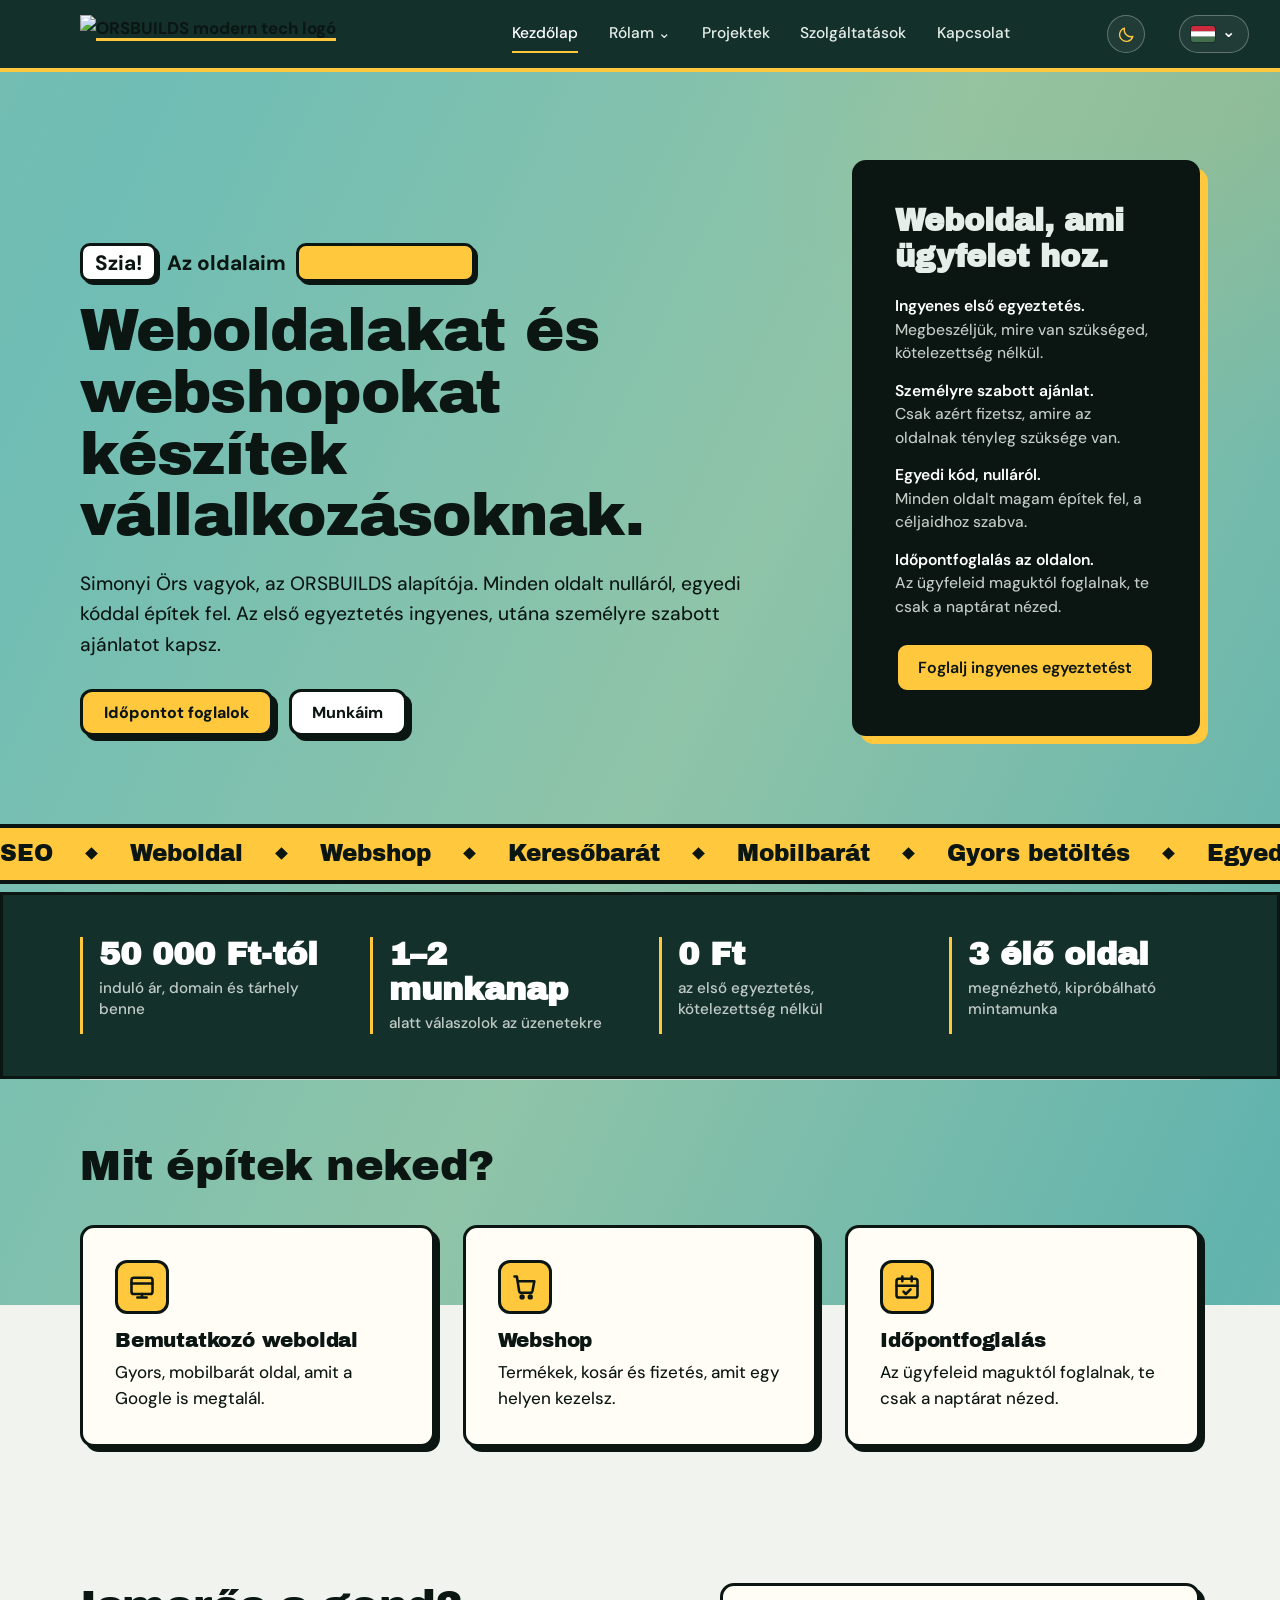
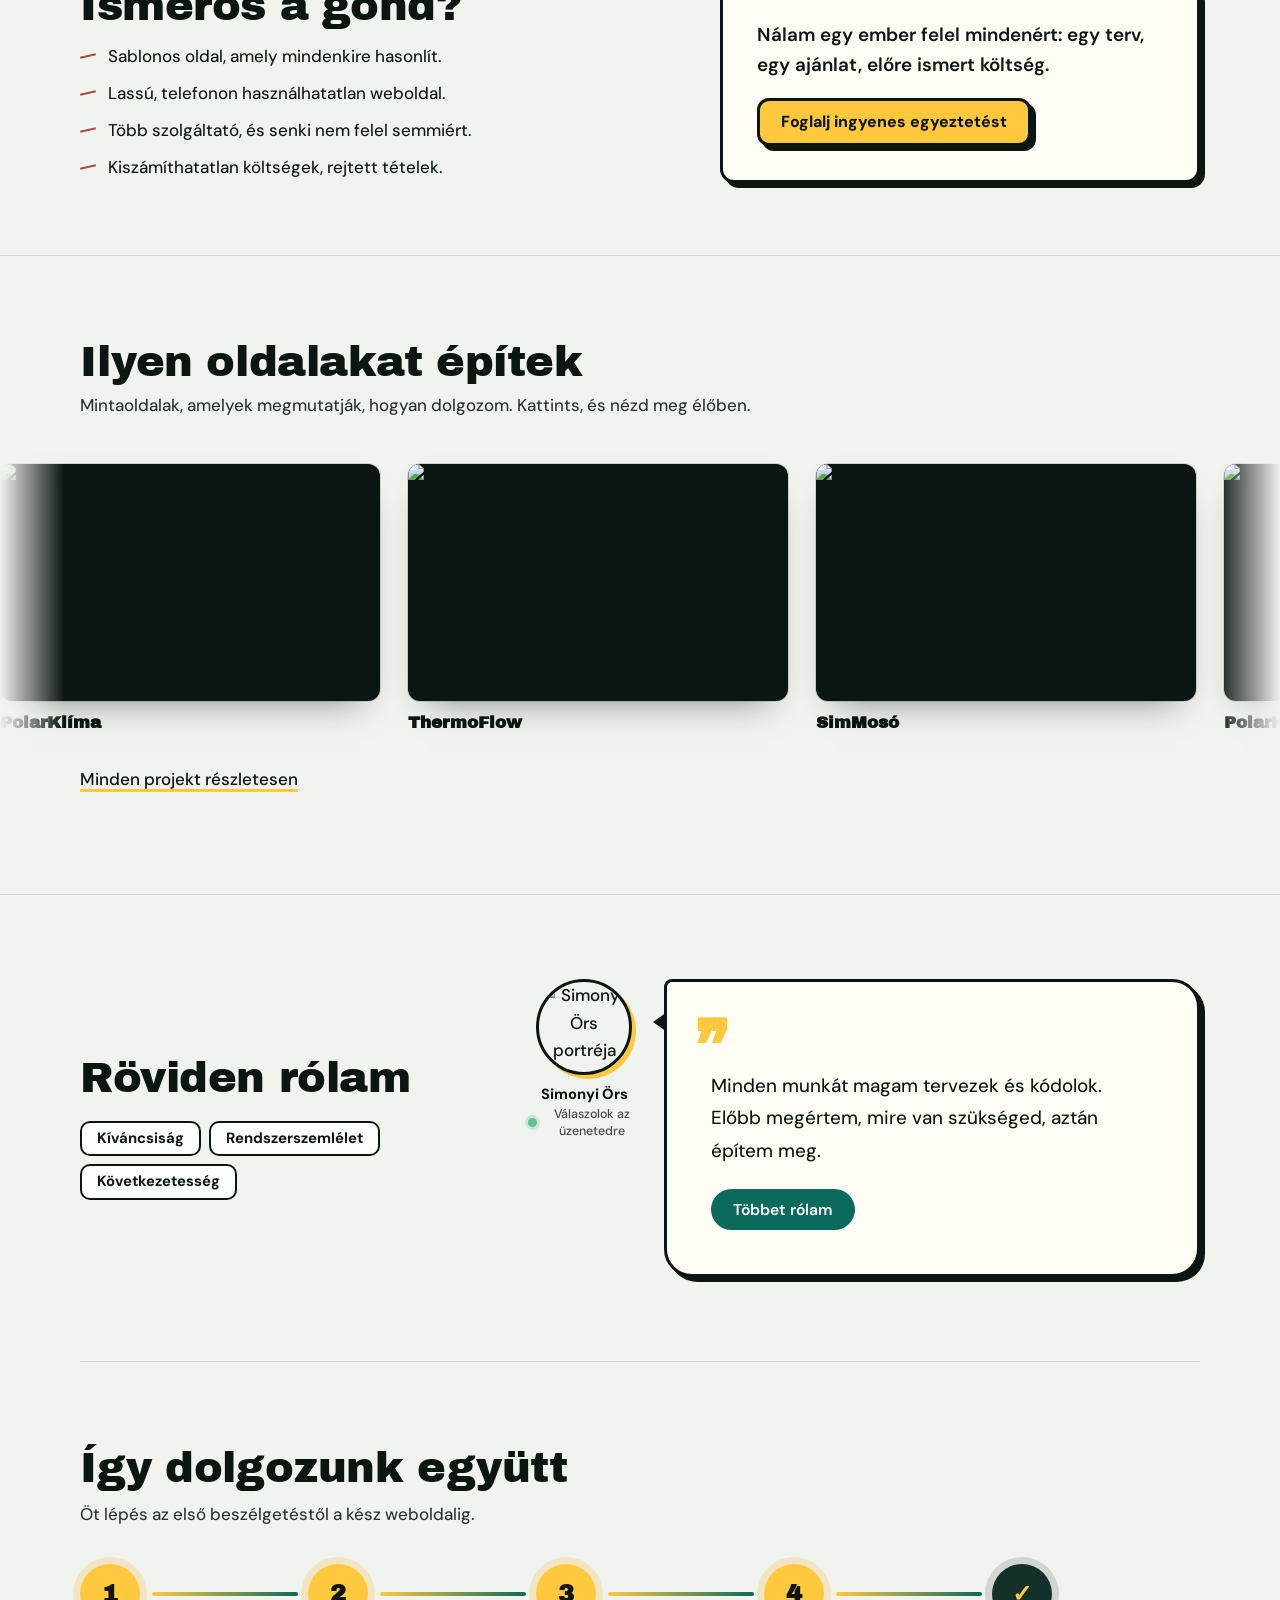
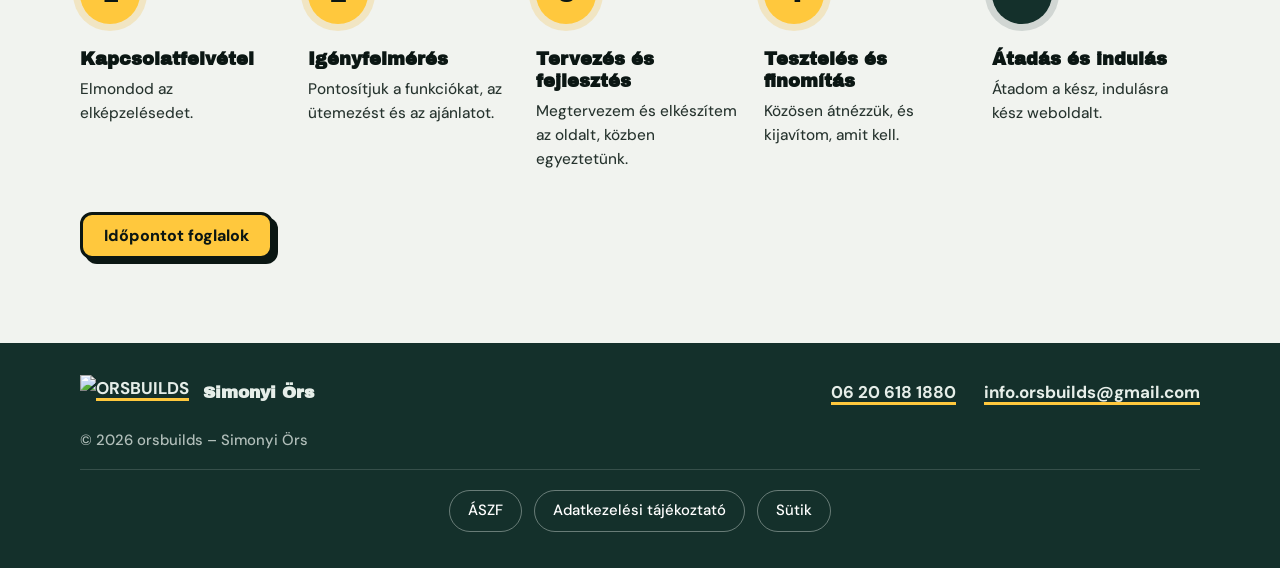
==== commit 58a37e48: "Nyitóoldal: forgó jelzők, Mit építek kártyák, portrés bemutatkozó kártya (webmestered.hu ihlette) Co" ====
--- a/simonyi_ors_weboldal/public/index.html
+++ b/simonyi_ors_weboldal/public/index.html
@@ -24,6 +24,7 @@
 <main id="main-content" >
 <section class="wrap hero">
 <div>
+<p class="hero-hello"><span class="hello-wave">Szia!</span> <span class="hello-lead">Az oldalaim</span> <span class="rotor"><span>gyorsak</span><span>egyediek</span><span>keresőbarátok</span><span>ügyfélhozók</span></span></p>
 <h1>Weboldalakat és webshopokat készítek vállalkozásoknak.</h1>
 <p class="lead">Simonyi Örs vagyok, az ORSBUILDS alapítója. Minden oldalt nulláról, egyedi kóddal építek fel. Az első egyeztetés ingyenes, utána személyre szabott ajánlatot kapsz.</p>
 <div class="actions"><a class="btn" href="szolgaltatasok.html#idopontfoglalas">Időpontot foglalok</a><a class="btn secondary" href="projektek.html">Munkáim</a></div>
@@ -46,6 +47,13 @@
 <div><strong>0 Ft</strong><span>az első egyeztetés, kötelezettség nélkül</span></div>
 <div><strong>3 élő oldal</strong><span>megnézhető, kipróbálható mintamunka</span></div>
 </div></section>
+<section class="wrap section what" aria-labelledby="what-title">
+<div class="section-head"><h2 id="what-title">Mit építek neked?</h2></div>
+<div class="what-grid">
+<a class="what-card" href="szolgaltatasok.html"><span class="what-ico" aria-hidden="true"><svg viewBox="0 0 24 24" fill="none" stroke="currentColor" stroke-width="2.2" stroke-linecap="round" stroke-linejoin="round"><rect x="3" y="4" width="18" height="14" rx="2"/><path d="M3 9h18M8 21h8M12 18v3"/></svg></span><h3>Bemutatkozó weboldal</h3><p>Gyors, mobilbarát oldal, amit a Google is megtalál.</p></a>
+<a class="what-card" href="szolgaltatasok.html"><span class="what-ico" aria-hidden="true"><svg viewBox="0 0 24 24" fill="none" stroke="currentColor" stroke-width="2.2" stroke-linecap="round" stroke-linejoin="round"><path d="M6 7h14l-1.6 8.5a2 2 0 0 1-2 1.5H9a2 2 0 0 1-2-1.6L5 3H3"/><circle cx="9.5" cy="20.5" r="1.2"/><circle cx="16.5" cy="20.5" r="1.2"/></svg></span><h3>Webshop</h3><p>Termékek, kosár és fizetés, amit egy helyen kezelsz.</p></a>
+<a class="what-card" href="szolgaltatasok.html#idopontfoglalas"><span class="what-ico" aria-hidden="true"><svg viewBox="0 0 24 24" fill="none" stroke="currentColor" stroke-width="2.2" stroke-linecap="round" stroke-linejoin="round"><rect x="3" y="5" width="18" height="16" rx="2"/><path d="M16 3v4M8 3v4M3 11h18M9 16l2 2 4-4"/></svg></span><h3>Időpontfoglalás</h3><p>Az ügyfeleid maguktól foglalnak, te csak a naptárat nézed.</p></a>
+</div></section>
 <section class="wrap pain"><div class="pain-grid"><div><h2>Ismerős a gond?</h2><ul><li>Sablonos oldal, amely mindenkire hasonlít.</li><li>Lassú, telefonon használhatatlan weboldal.</li><li>Több szolgáltató, és senki nem felel semmiért.</li><li>Kiszámíthatatlan költségek, rejtett tételek.</li></ul></div>
 <div class="pain-answer"><p>Nálam egy ember felel mindenért: egy terv, egy ajánlat, előre ismert költség.</p><a class="btn" href="szolgaltatasok.html#idopontfoglalas">Foglalj ingyenes egyeztetést</a></div></div></section>
 <section class="section strip-section" aria-labelledby="strip-title">
@@ -56,7 +64,8 @@
 
 <section class="section about-short"><div class="wrap about-short-grid">
 <div class="about-short-head"><h2>Röviden rólam</h2><ul class="chips about-values" aria-label="Amit fontosnak tartok"><li>Kíváncsiság</li><li>Rendszerszemlélet</li><li>Következetesség</li></ul></div>
-<div class="about-short-bubble"><p>Minden munkát magam tervezek és kódolok. Előbb megértem, mire van szükséged, aztán építem meg.</p><a class="about-short-link" href="bemutatkozunk.html">Többet rólam</a></div>
+<div class="about-short-card"><figure class="about-short-person"><img src="profil-kor.jpg" width="96" height="96" alt="Simonyi Örs portréja" loading="lazy"><figcaption><strong translate="no">Simonyi Örs</strong><span><i aria-hidden="true"></i>Válaszolok az üzenetedre</span></figcaption></figure>
+<div class="about-short-bubble"><p>Minden munkát magam tervezek és kódolok. Előbb megértem, mire van szükséged, aztán építem meg.</p><a class="about-short-link" href="bemutatkozunk.html">Többet rólam</a></div></div>
 </div></section>
 
 
--- a/simonyi_ors_weboldal/public/style.css
+++ b/simonyi_ors_weboldal/public/style.css
@@ -1327,3 +1327,55 @@
 html[data-theme="dark"] .gyik-nav a:hover { background: var(--mark); color: #0b1613; }
 html[data-theme="dark"] .gyik-ico { color: #0b1613; }
 html[data-theme="dark"] .gyik-cta { border-color: #bfe9dc; }
+
+/* Jogi linkek: középen, minden oldalon */
+.legal-links { justify-content: center; text-align: center; }
+
+/* Nyitóoldal: köszöntés forgó jelzőkkel, "Mit építek", portrés kártya */
+.hero-hello { margin: 0 0 18px; font: 800 clamp(1.05rem, 2.2vw, 1.3rem)/1.4 var(--sans); color: var(--ink); display: flex; flex-wrap: wrap; align-items: center; gap: 4px 10px; }
+.hello-wave { display: inline-block; padding: 2px 12px; background: #fff; border: 3px solid var(--nb-line); border-radius: 10px; box-shadow: 3px 3px 0 var(--nb-line); }
+.rotor { display: inline-grid; padding: 2px 12px; background: var(--mark); border: 3px solid var(--nb-line); border-radius: 10px; box-shadow: 3px 3px 0 var(--nb-line); overflow: hidden; }
+.rotor > span { grid-area: 1 / 1; opacity: 0; animation: rotor-word 12s infinite both; }
+.rotor > span:nth-child(2) { animation-delay: 3s; }
+.rotor > span:nth-child(3) { animation-delay: 6s; }
+.rotor > span:nth-child(4) { animation-delay: 9s; }
+@keyframes rotor-word {
+  0% { opacity: 0; transform: translateY(70%); }
+  4%, 22% { opacity: 1; transform: none; }
+  26%, 100% { opacity: 0; transform: translateY(-70%); }
+}
+@media (prefers-reduced-motion: reduce) {
+  .rotor > span { animation: none; }
+  .rotor > span:first-child { opacity: 1; }
+}
+
+.what { padding-block: clamp(32px, 5vw, 64px); }
+.what-grid { display: grid; grid-template-columns: repeat(3, minmax(0, 1fr)); gap: clamp(16px, 2.4vw, 28px); }
+.what-card { display: block; padding: clamp(22px, 3vw, 32px); background: var(--nb-card); color: var(--ink); text-decoration: none; border: 3px solid var(--nb-line); border-radius: var(--nb-r); box-shadow: var(--nb-pop); transition: transform .15s, box-shadow .15s; }
+.what-card:hover, .what-card:focus-visible { transform: translate(-3px, -3px); box-shadow: 8px 8px 0 var(--nb-line); }
+.what-ico { display: grid; place-items: center; width: 54px; height: 54px; margin-bottom: 16px; background: var(--mark); color: var(--ink); border: 3px solid var(--nb-line); border-radius: 12px; }
+.what-ico svg { width: 28px; height: 28px; }
+.what-card h3 { margin: 0 0 8px; font-size: 1.25rem; }
+.what-card p { margin: 0; color: var(--ink); opacity: .82; line-height: 1.55; }
+@media (max-width: 820px) { .what-grid { grid-template-columns: 1fr; } }
+
+.about-short-card { display: grid; grid-template-columns: auto minmax(0, 1fr); gap: 0 clamp(14px, 2vw, 24px); align-items: start; }
+.about-short-person { margin: 0; display: grid; justify-items: center; gap: 10px; width: 112px; text-align: center; }
+.about-short-person img { width: 96px; height: 96px; border-radius: 50%; object-fit: cover; border: 3px solid var(--nb-line); box-shadow: 4px 4px 0 var(--mark); }
+.about-short-person figcaption { display: grid; gap: 2px; font-size: .78rem; line-height: 1.3; }
+.about-short-person strong { font-size: .92rem; }
+.about-short-person span { display: inline-flex; align-items: center; justify-content: center; gap: 6px; color: var(--ink); opacity: .75; }
+.about-short-person i { flex: none; width: 9px; height: 9px; border-radius: 50%; background: #2fb36d; box-shadow: 0 0 0 3px rgba(47,179,109,.25); }
+.about-short-card .about-short-bubble { border-radius: 8px 28px 28px 28px !important; }
+.about-short-card .about-short-bubble::after { content: ""; position: absolute; top: 30px; left: -14px; width: 0; height: 0; border: 10px solid transparent; border-right: 14px solid var(--nb-line); border-left: 0; }
+@media (max-width: 560px) {
+  .about-short-card { grid-template-columns: 1fr; gap: 18px; }
+  .about-short-person { width: auto; grid-template-columns: auto 1fr; justify-items: start; text-align: left; align-items: center; gap: 14px; }
+  .about-short-person img { width: 64px; height: 64px; }
+  .about-short-person span { justify-content: flex-start; }
+  .about-short-card .about-short-bubble { border-radius: 28px !important; }
+  .about-short-card .about-short-bubble::after { display: none; }
+}
+html[data-theme="dark"] .hello-wave { background: #fff; color: #0b1613; }
+html[data-theme="dark"] .hero-hello { color: #fff; }
+html[data-theme="dark"] .about-short-person :is(strong, span) { color: #fff; }
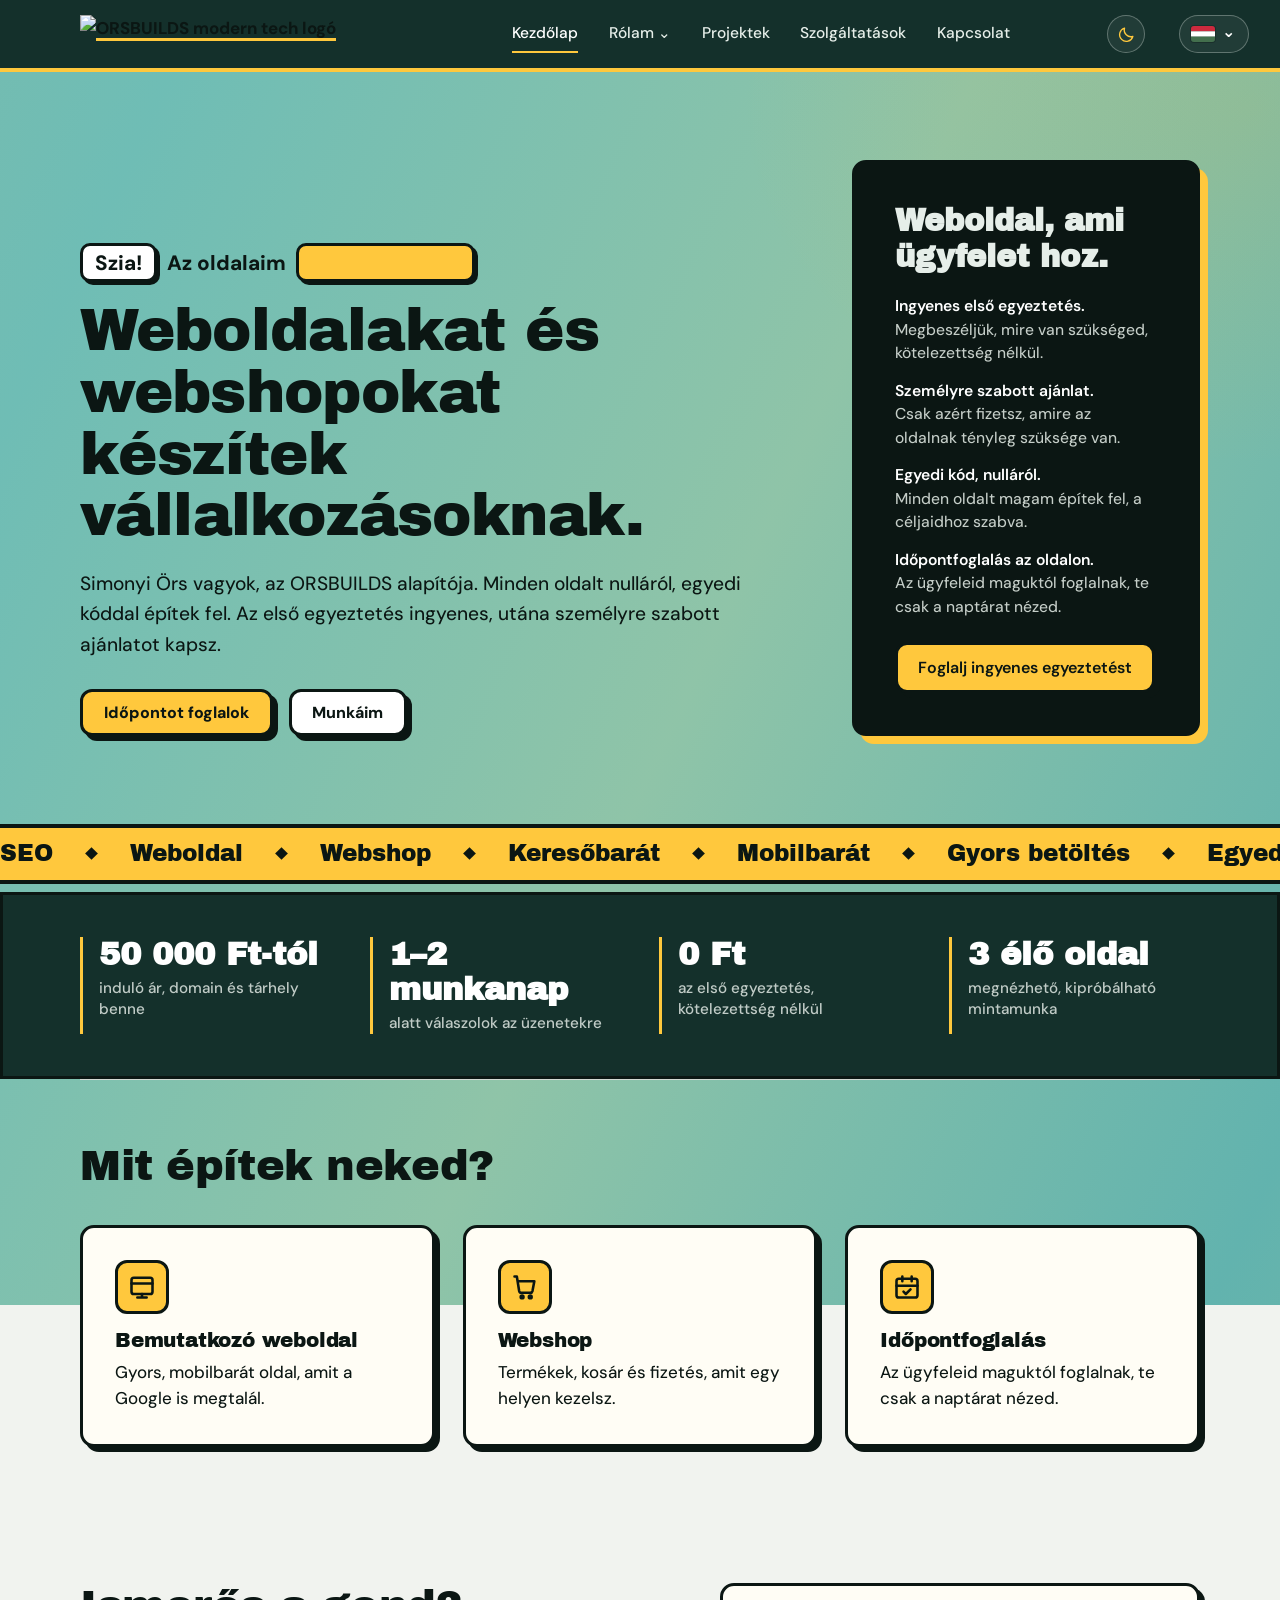
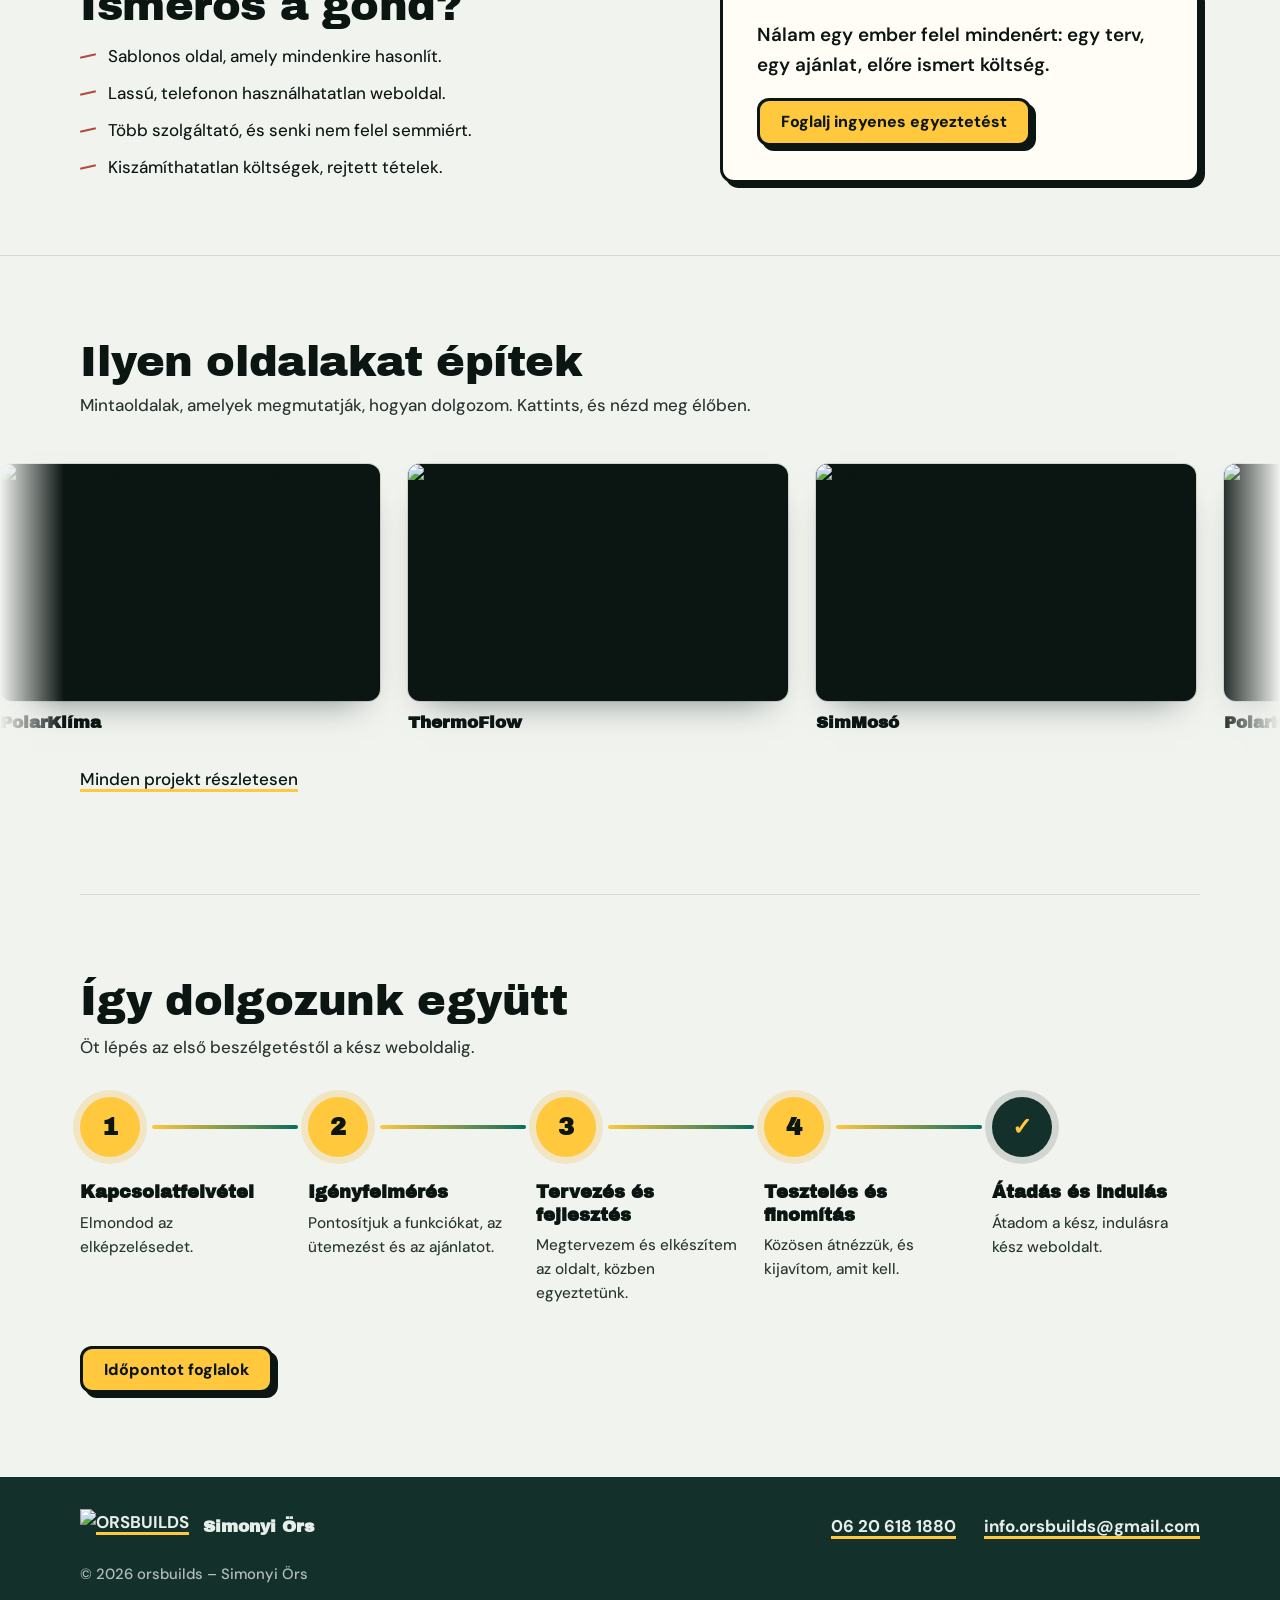
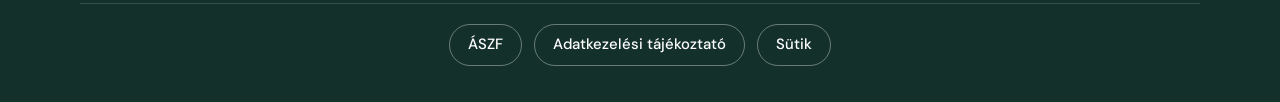
==== commit 0e57866a: "Kezdőlap: Röviden rólam rész levéve Co-Authored-By: Claude Sonnet 5.5 <noreply@anthropic.com> Claude" ====
--- a/simonyi_ors_weboldal/public/index.html
+++ b/simonyi_ors_weboldal/public/index.html
@@ -62,11 +62,6 @@
 <div class="wrap"><p class="showcase-action"><a class="text-link" href="projektek.html">Minden projekt részletesen</a></p></div>
 </section>
 
-<section class="section about-short"><div class="wrap about-short-grid">
-<div class="about-short-head"><h2>Röviden rólam</h2><ul class="chips about-values" aria-label="Amit fontosnak tartok"><li>Kíváncsiság</li><li>Rendszerszemlélet</li><li>Következetesség</li></ul></div>
-<div class="about-short-card"><figure class="about-short-person"><img src="profil-kor.jpg" width="96" height="96" alt="Simonyi Örs portréja" loading="lazy"><figcaption><strong translate="no">Simonyi Örs</strong><span><i aria-hidden="true"></i>Válaszolok az üzenetedre</span></figcaption></figure>
-<div class="about-short-bubble"><p>Minden munkát magam tervezek és kódolok. Előbb megértem, mire van szükséged, aztán építem meg.</p><a class="about-short-link" href="bemutatkozunk.html">Többet rólam</a></div></div>
-</div></section>
 
 
 
--- a/simonyi_ors_weboldal/public/style.css
+++ b/simonyi_ors_weboldal/public/style.css
@@ -1379,3 +1379,62 @@
 html[data-theme="dark"] .hello-wave { background: #fff; color: #0b1613; }
 html[data-theme="dark"] .hero-hello { color: #fff; }
 html[data-theme="dark"] .about-short-person :is(strong, span) { color: #fff; }
+
+/* Bemutatkozunk oldal: új elrendezés */
+.ab-hero { display: grid; grid-template-columns: minmax(0, 1.5fr) minmax(0, .8fr); gap: clamp(28px, 6vw, 72px); align-items: center; padding-block: clamp(40px, 7vw, 88px) clamp(28px, 4vw, 48px); }
+.ab-intro h1 { margin-bottom: 20px; }
+.ab-intro .lead { max-width: 50ch; font-size: 1.2rem; color: var(--ink); margin: 0 0 28px; }
+.ab-intro .actions { display: flex; flex-wrap: wrap; gap: 14px; }
+.ab-card { margin: 0; padding: 26px; background: var(--nb-card); color: var(--ink); border: 3px solid var(--nb-line); border-radius: var(--nb-r); box-shadow: 8px 8px 0 var(--mark); text-align: center; }
+.ab-card img { width: min(100%, 220px); height: auto; aspect-ratio: 1 / 1; object-fit: cover; border-radius: 50%; border: 3px solid var(--nb-line); box-shadow: 5px 5px 0 var(--mark); margin-bottom: 20px; }
+.ab-card figcaption { display: grid; gap: 4px; justify-items: center; }
+.ab-card strong { font: 400 1.5rem/1.2 var(--serif); color: var(--ink); }
+.ab-card figcaption > span { color: var(--ink); opacity: .8; }
+.ab-card ul { list-style: none; margin: 12px 0 0; padding: 0; display: flex; flex-wrap: wrap; justify-content: center; gap: 8px; }
+.ab-card li { padding: 4px 12px; background: #fff; color: var(--ink); border: 2px solid var(--nb-line); border-radius: 10px; font-weight: 700; font-size: .88rem; }
+
+.ab-steps { display: grid; grid-template-columns: repeat(3, minmax(0, 1fr)); gap: clamp(16px, 2.4vw, 28px); padding-block: clamp(16px, 3vw, 32px) clamp(36px, 6vw, 72px); }
+.ab-steps article { padding: clamp(22px, 3vw, 32px); background: var(--nb-card); color: var(--ink); border: 3px solid var(--nb-line); border-radius: var(--nb-r); box-shadow: var(--nb-pop); }
+.ab-num { display: grid; place-items: center; width: 44px; height: 44px; margin-bottom: 16px; background: var(--mark); color: var(--ink); border: 3px solid var(--nb-line); border-radius: 12px; font: 400 1.25rem/1 var(--serif); }
+.ab-steps h2 { margin: 0 0 10px; font-size: 1.35rem; color: var(--ink); text-shadow: none; }
+.ab-steps p { margin: 0; color: var(--ink); opacity: .85; line-height: 1.55; text-shadow: none; }
+
+.ab-punch { display: grid; grid-template-columns: minmax(0, 1fr) minmax(0, 1.1fr); gap: clamp(24px, 5vw, 64px); align-items: center; padding: clamp(28px, 5vw, 56px); background: #0b1613; color: #fff; border: 3px solid var(--nb-line); border-radius: var(--nb-r); box-shadow: 8px 8px 0 var(--mark); }
+.ab-punch h2 { margin: 0 0 12px; color: #fff; text-shadow: none; }
+.ab-punch p { margin: 0; color: rgba(230,238,233,.88); font-size: 1.1rem; text-shadow: none; }
+.ab-facts { list-style: none; margin: 0; padding: 0; display: grid; grid-template-columns: repeat(2, minmax(0, 1fr)); gap: 14px; }
+.ab-facts li { padding: 14px 16px; border: 2px solid rgba(255,255,255,.25); border-left: 5px solid var(--mark); border-radius: 10px; display: grid; gap: 2px; }
+.ab-facts strong { font: 400 1.25rem/1.2 var(--serif); color: #fff; }
+.ab-facts span { font-size: .9rem; color: rgba(230,238,233,.8); }
+
+.ab-cta { display: flex; flex-wrap: wrap; align-items: center; justify-content: space-between; gap: 24px; margin-block: clamp(36px, 6vw, 72px); padding: clamp(26px, 4vw, 44px); background: var(--mark); color: var(--ink); border: 3px solid var(--nb-line); border-radius: var(--nb-r); box-shadow: 8px 8px 0 var(--nb-line); }
+.ab-cta h2 { margin: 0 0 8px; color: var(--ink); text-shadow: none; }
+.ab-cta p { margin: 0; color: var(--ink); text-shadow: none; }
+.ab-cta-actions { display: flex; flex-wrap: wrap; align-items: center; gap: 18px; }
+.ab-cta .btn { background: var(--ink); color: #fff !important; }
+.ab-cta-link { color: var(--ink); font-weight: 800; text-decoration: underline; text-underline-offset: 4px; }
+@media (max-width: 820px) {
+  .ab-hero, .ab-punch { grid-template-columns: 1fr; }
+  .ab-steps { grid-template-columns: 1fr; }
+  .ab-card { max-width: 380px; }
+}
+@media (max-width: 480px) { .ab-facts { grid-template-columns: 1fr; } }
+html[data-theme="dark"] .ab-intro .lead { color: #e6eee9; }
+html[data-theme="dark"] .ab-cta .btn { background: #0b1613; color: #fff !important; border-color: #0b1613; }
+
+/* Nyitóoldal: a pitch kártya jobbról úszik be */
+main { overflow-x: clip; }
+.hero-pitch { animation: pitch-in 1s cubic-bezier(.16, .84, .3, 1) 0s both; }
+@keyframes pitch-in {
+  from { transform: translateX(40vw); opacity: 0; }
+  to { transform: none; opacity: 1; }
+}
+@media (prefers-reduced-motion: reduce) { .hero-pitch { animation: none; } }
+
+/* Nyitóoldal: a bal oldali szövegblokk felülről úszik be */
+main .hero > div:first-child { animation: hero-in 1s cubic-bezier(.16, .84, .3, 1) 0s both; }
+@keyframes hero-in {
+  from { transform: translateY(-140px); opacity: 0; }
+  to { transform: none; opacity: 1; }
+}
+@media (prefers-reduced-motion: reduce) { main .hero > div:first-child { animation: none; } }
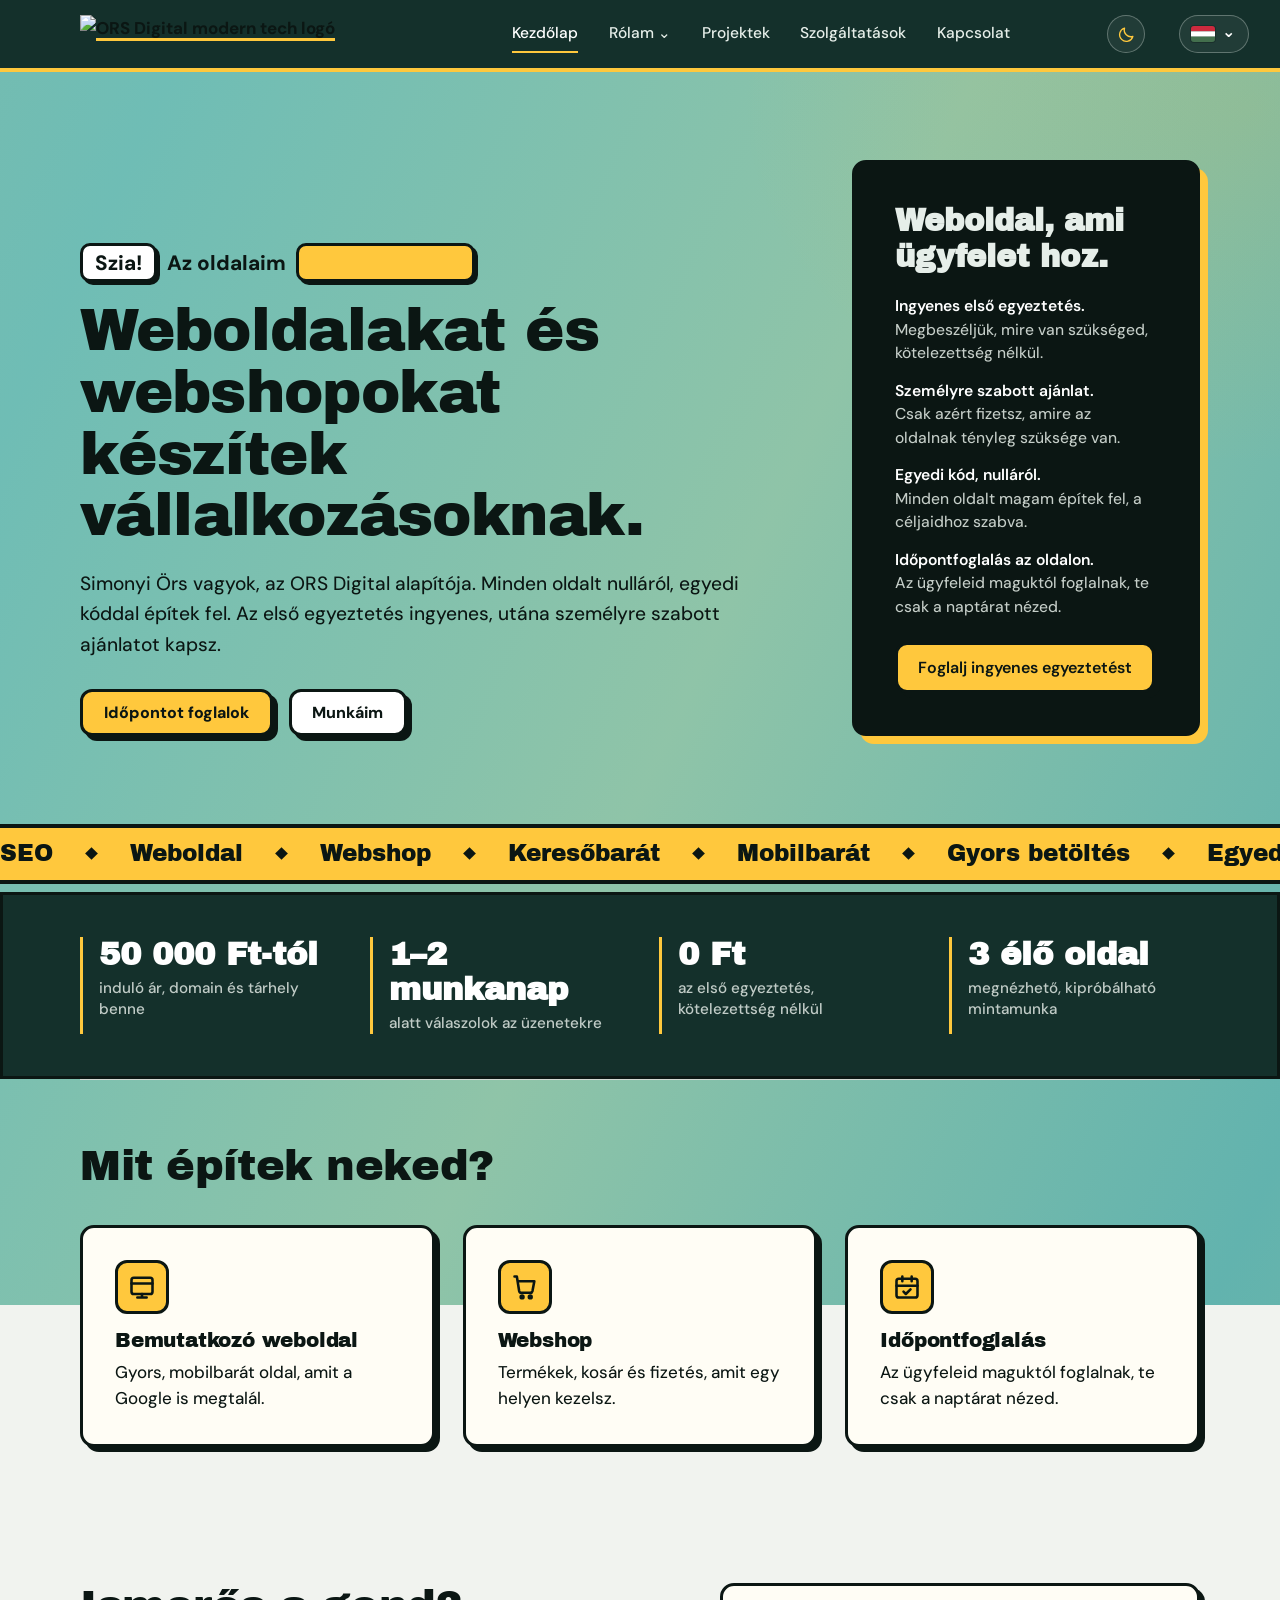
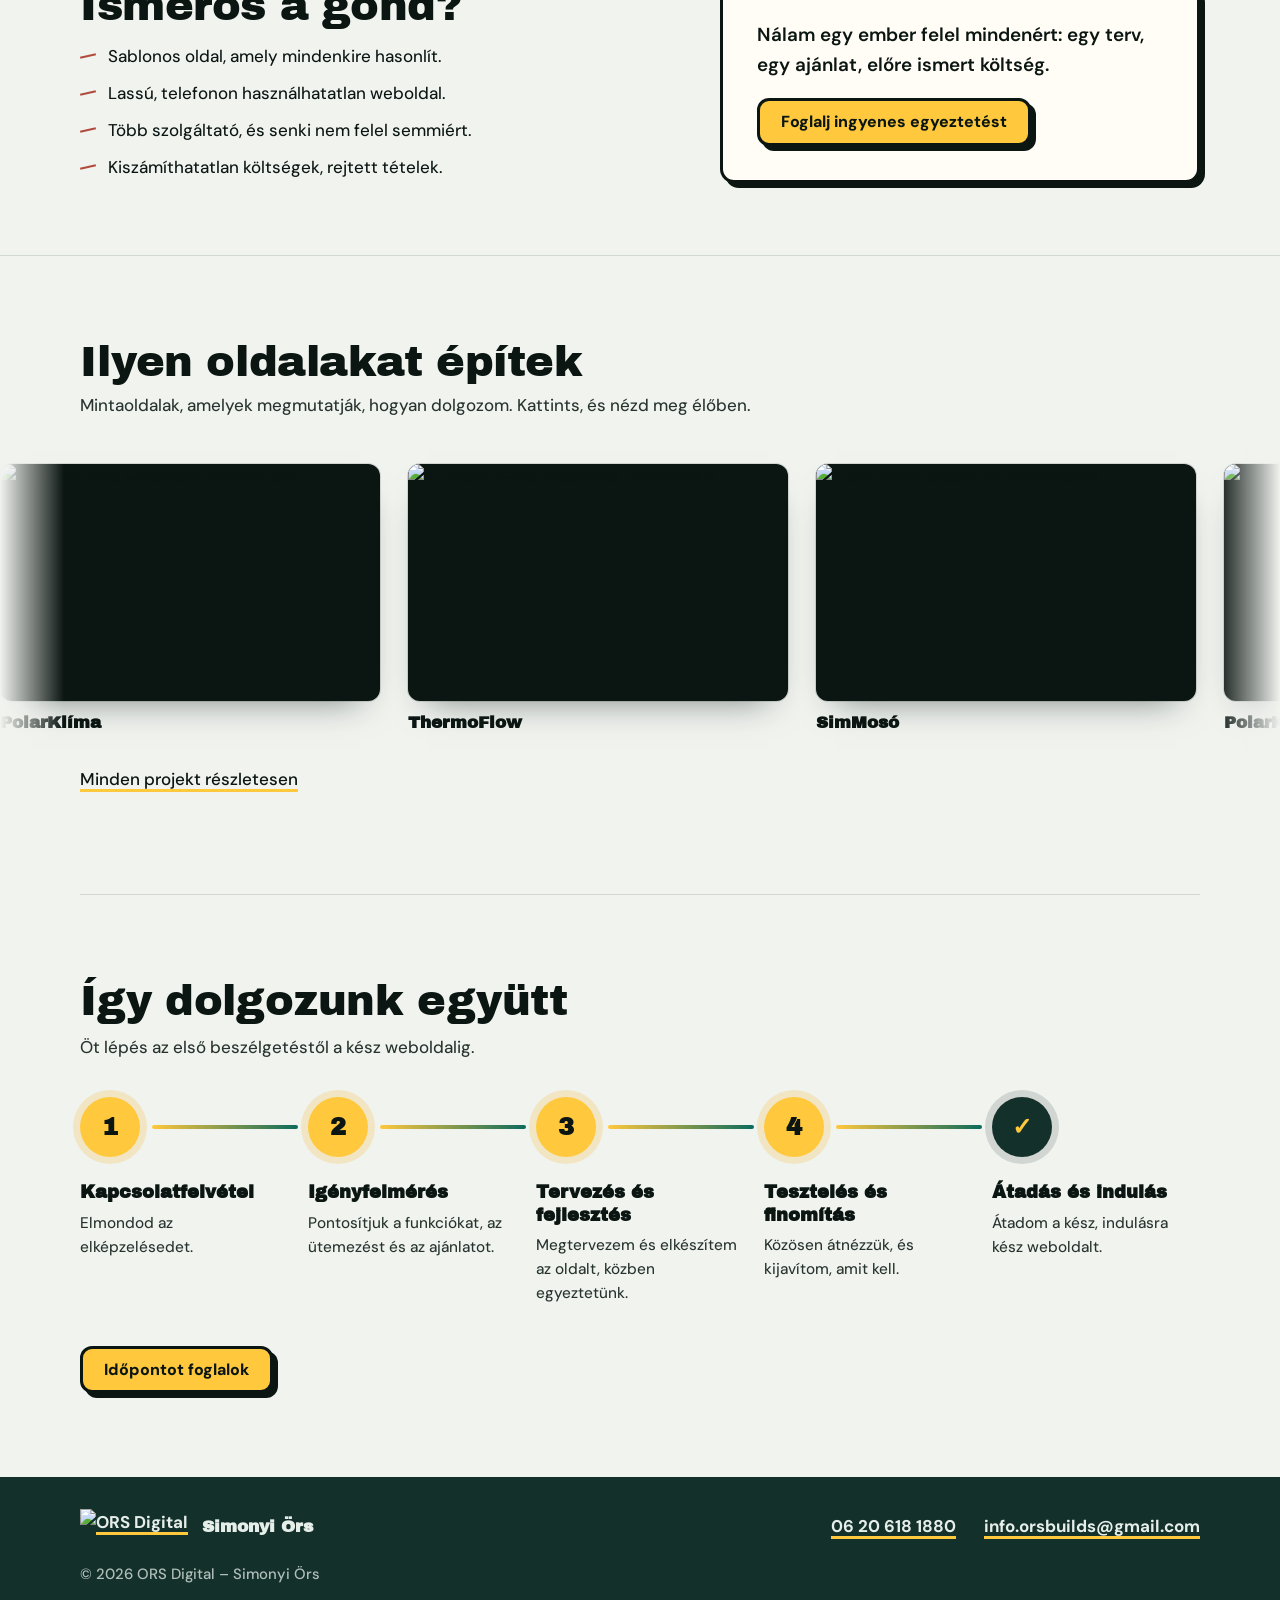
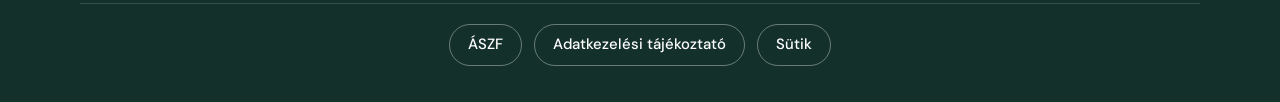
==== commit 8932f1de: "Cégnév: orsbuilds helyett ORS Digital a látható szövegekben és e-mail tárgyakban Co-Authored-By: Cla" ====
--- a/simonyi_ors_weboldal/public/index.html
+++ b/simonyi_ors_weboldal/public/index.html
@@ -1,10 +1,10 @@
 <!doctype html>
 <html lang="hu"><head>
 <meta charset="utf-8"><meta name="viewport" content="width=device-width, initial-scale=1">
-<title>Kezdőlap | orsbuilds</title><meta name="description" content="Simonyi Örs portfóliója: webfejlesztési projektek, technológiai érdeklődés és egyedi weboldalkészítési szolgáltatások.">
+<title>Kezdőlap | ORS Digital</title><meta name="description" content="Simonyi Örs portfóliója: webfejlesztési projektek, technológiai érdeklődés és egyedi weboldalkészítési szolgáltatások.">
 <meta name="robots" content="index,follow"><meta name="theme-color" content="#14302b">
-<meta property="og:type" content="website"><meta property="og:title" content="Kezdőlap | orsbuilds">
-<meta property="og:description" content="Simonyi Örs, az ORSBUILDS alapítója és ügyvezetője. Modern, egyedi digitális megoldások és weboldalak vállalkozások számára."><meta property="og:locale" content="hu_HU">
+<meta property="og:type" content="website"><meta property="og:title" content="Kezdőlap | ORS Digital">
+<meta property="og:description" content="Simonyi Örs, az ORS Digital alapítója és ügyvezetője. Modern, egyedi digitális megoldások és weboldalak vállalkozások számára."><meta property="og:locale" content="hu_HU">
 
 <link rel="icon" type="image/png" sizes="32x32" href="/favicon-32.png">
 <link rel="icon" type="image/png" sizes="192x192" href="/favicon-192.png">
@@ -13,7 +13,7 @@
 <link rel="stylesheet" href="style.css">
 <script src="theme.js"></script></head><body>
 <a class="skip-link" href="#main-content">Ugrás a tartalomhoz</a><header class="topbar"><div class="wrap nav">
-<a class="brand brand-image" href="index.html" aria-label="orsbuilds – főoldal"><img src="assets/orsbuilds-modern-tech-logo.png" alt="ORSBUILDS modern tech logó"></a>
+<a class="brand brand-image" href="index.html" aria-label="ORS Digital – főoldal"><img src="assets/orsbuilds-modern-tech-logo.png" alt="ORS Digital modern tech logó"></a>
 <button class="menu" aria-label="Menü megnyitása" aria-expanded="false" aria-controls="site-navigation">Menü ☰</button>
 <nav class="links" id="site-navigation"><a href="index.html" class="active">Kezdőlap</a>
 <div class="nav-dropdown"><button class="nav-dropdown-toggle" type="button" aria-expanded="false">Rólam <span aria-hidden="true">⌄</span></button><div class="nav-dropdown-menu"><a href="bemutatkozunk.html">Bemutatkozunk</a><a href="miert-valassz-minket.html">Miért mi?</a><a href="gyik.html">GYIK</a></div></div>
@@ -26,7 +26,7 @@
 <div>
 <p class="hero-hello"><span class="hello-wave">Szia!</span> <span class="hello-lead">Az oldalaim</span> <span class="rotor"><span>gyorsak</span><span>egyediek</span><span>keresőbarátok</span><span>ügyfélhozók</span></span></p>
 <h1>Weboldalakat és webshopokat készítek vállalkozásoknak.</h1>
-<p class="lead">Simonyi Örs vagyok, az ORSBUILDS alapítója. Minden oldalt nulláról, egyedi kóddal építek fel. Az első egyeztetés ingyenes, utána személyre szabott ajánlatot kapsz.</p>
+<p class="lead">Simonyi Örs vagyok, az ORS Digital alapítója. Minden oldalt nulláról, egyedi kóddal építek fel. Az első egyeztetés ingyenes, utána személyre szabott ajánlatot kapsz.</p>
 <div class="actions"><a class="btn" href="szolgaltatasok.html#idopontfoglalas">Időpontot foglalok</a><a class="btn secondary" href="projektek.html">Munkáim</a></div>
 </div>
 <aside class="hero-pitch" aria-label="Amit kapsz tőlem">
@@ -80,11 +80,11 @@
 </main><footer>
 <div class="wrap footer-mini-contact">
   <div class="footer-mini-identity">
-    <a class="footer-mini-brand" href="index.html" aria-label="orsbuilds – főoldal"><img src="assets/orsbuilds-modern-tech-logo.png" alt="ORSBUILDS"></a>
+    <a class="footer-mini-brand" href="index.html" aria-label="ORS Digital – főoldal"><img src="assets/orsbuilds-modern-tech-logo.png" alt="ORS Digital"></a>
     <strong class="footer-mini-name">Simonyi Örs</strong>
   </div>
   <div class="footer-mini-links"><a href="tel:+36206181880">06 20 618 1880</a><a href="mailto:info.orsbuilds@gmail.com">info.orsbuilds@gmail.com</a></div>
-</div><div class="wrap foot"><span>© <span id="year"></span> orsbuilds – Simonyi Örs</span></div>
+</div><div class="wrap foot"><span>© <span id="year"></span> ORS Digital – Simonyi Örs</span></div>
 <div class="legal-links" aria-label="Jogi dokumentumok">
   <a href="aszf.html">ÁSZF</a>
   <a href="adatkezelesi-tajekoztato.html">Adatkezelési tájékoztató</a>
--- a/simonyi_ors_weboldal/public/style.css
+++ b/simonyi_ors_weboldal/public/style.css
@@ -945,7 +945,7 @@
 .strip-name { font: 700 1.05rem var(--serif); }
 .strip-card a:hover .strip-shot, .strip-card a:focus-visible .strip-shot { transform: translateY(-6px); box-shadow: 0 26px 40px -20px rgba(10,28,24,.6), 0 0 0 2px var(--mark); }
 .strip-card a:focus-visible { outline: 3px solid var(--brand); outline-offset: 4px; border-radius: 12px; }
-@keyframes strip-roll { to { transform: translateX(calc(-50% - clamp(8px, 1.2vw, 14px))); } }
+@keyframes strip-roll { to { transform: translateX(calc(-1 * var(--strip-shift, 1000px))); } }
 @media (prefers-reduced-motion: reduce) { .strip { overflow-x: auto; -webkit-mask-image: none; mask-image: none; } .strip-track { animation: none; } .strip-track [aria-hidden="true"] { display: none; } }
 html[data-theme="dark"] .strip-shot { box-shadow: 0 18px 34px -20px rgba(0,0,0,.8), 0 0 0 1px rgba(255,255,255,.1); }
 
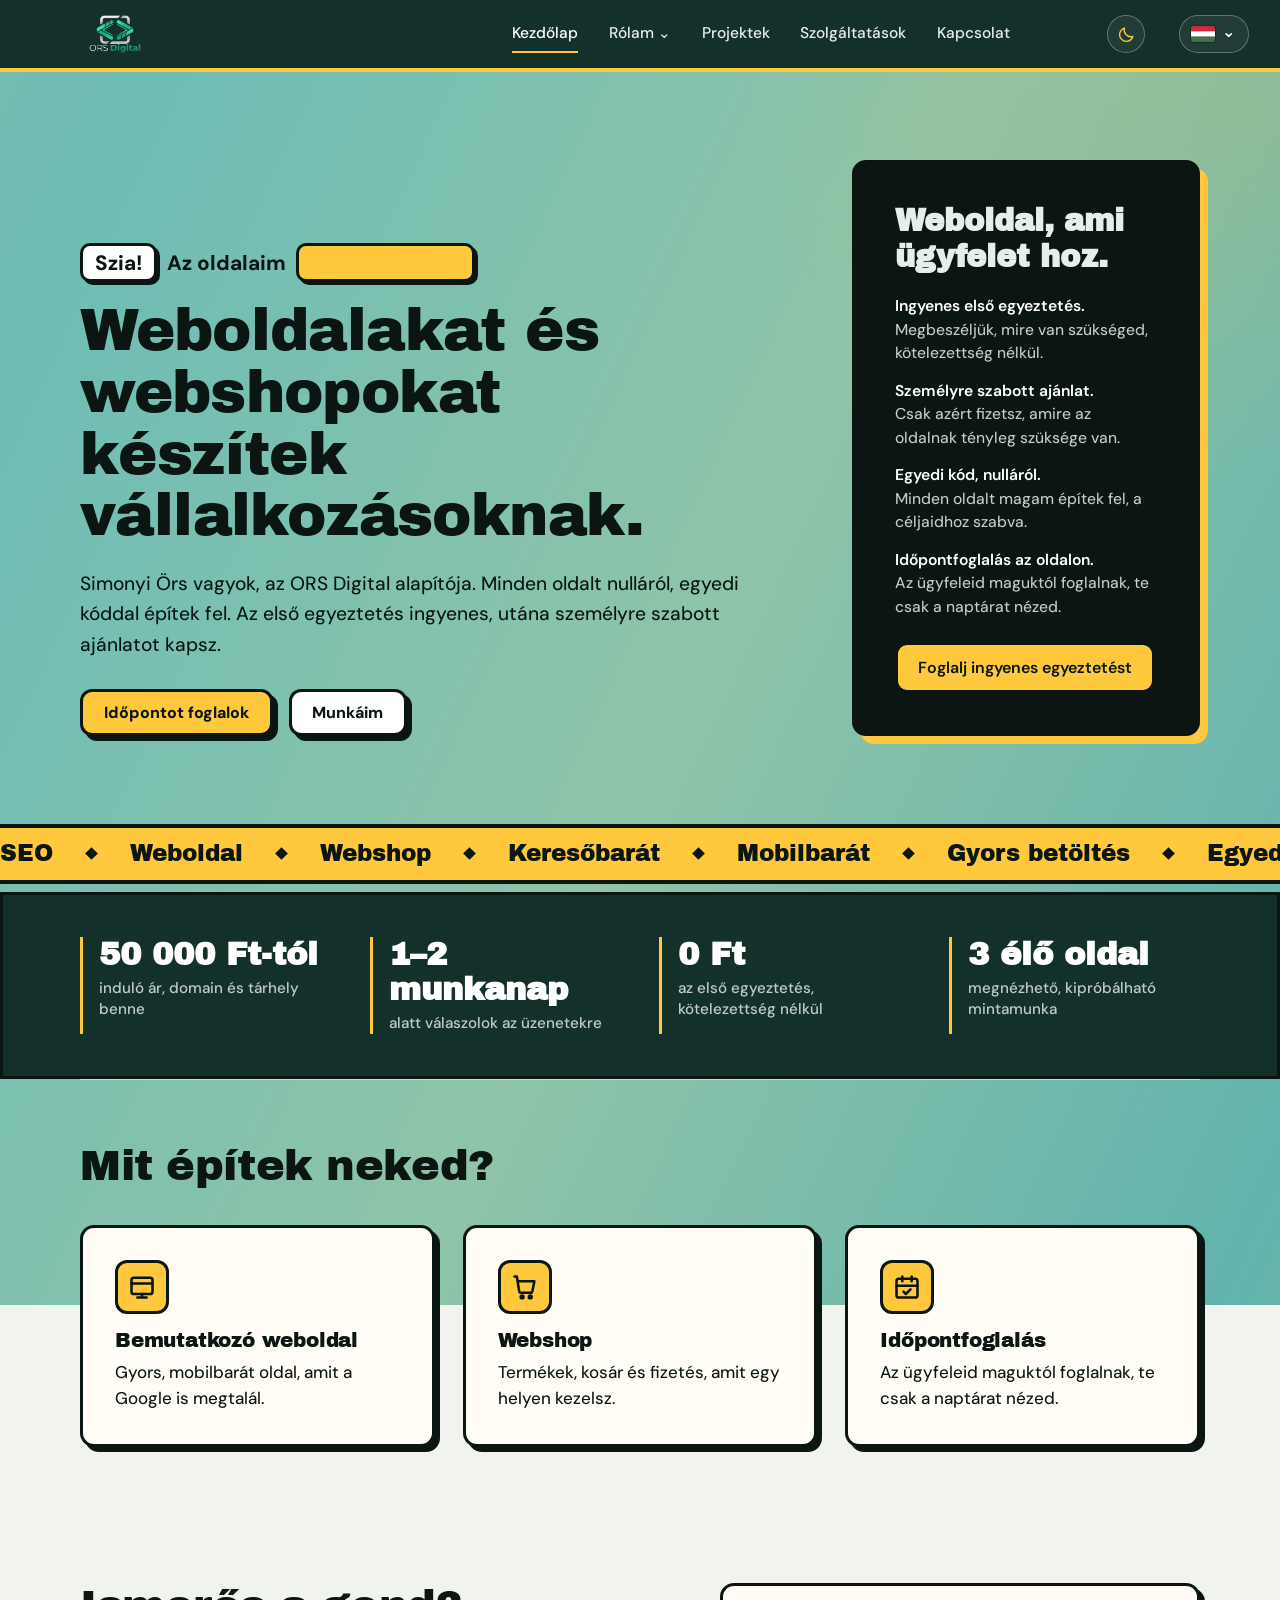
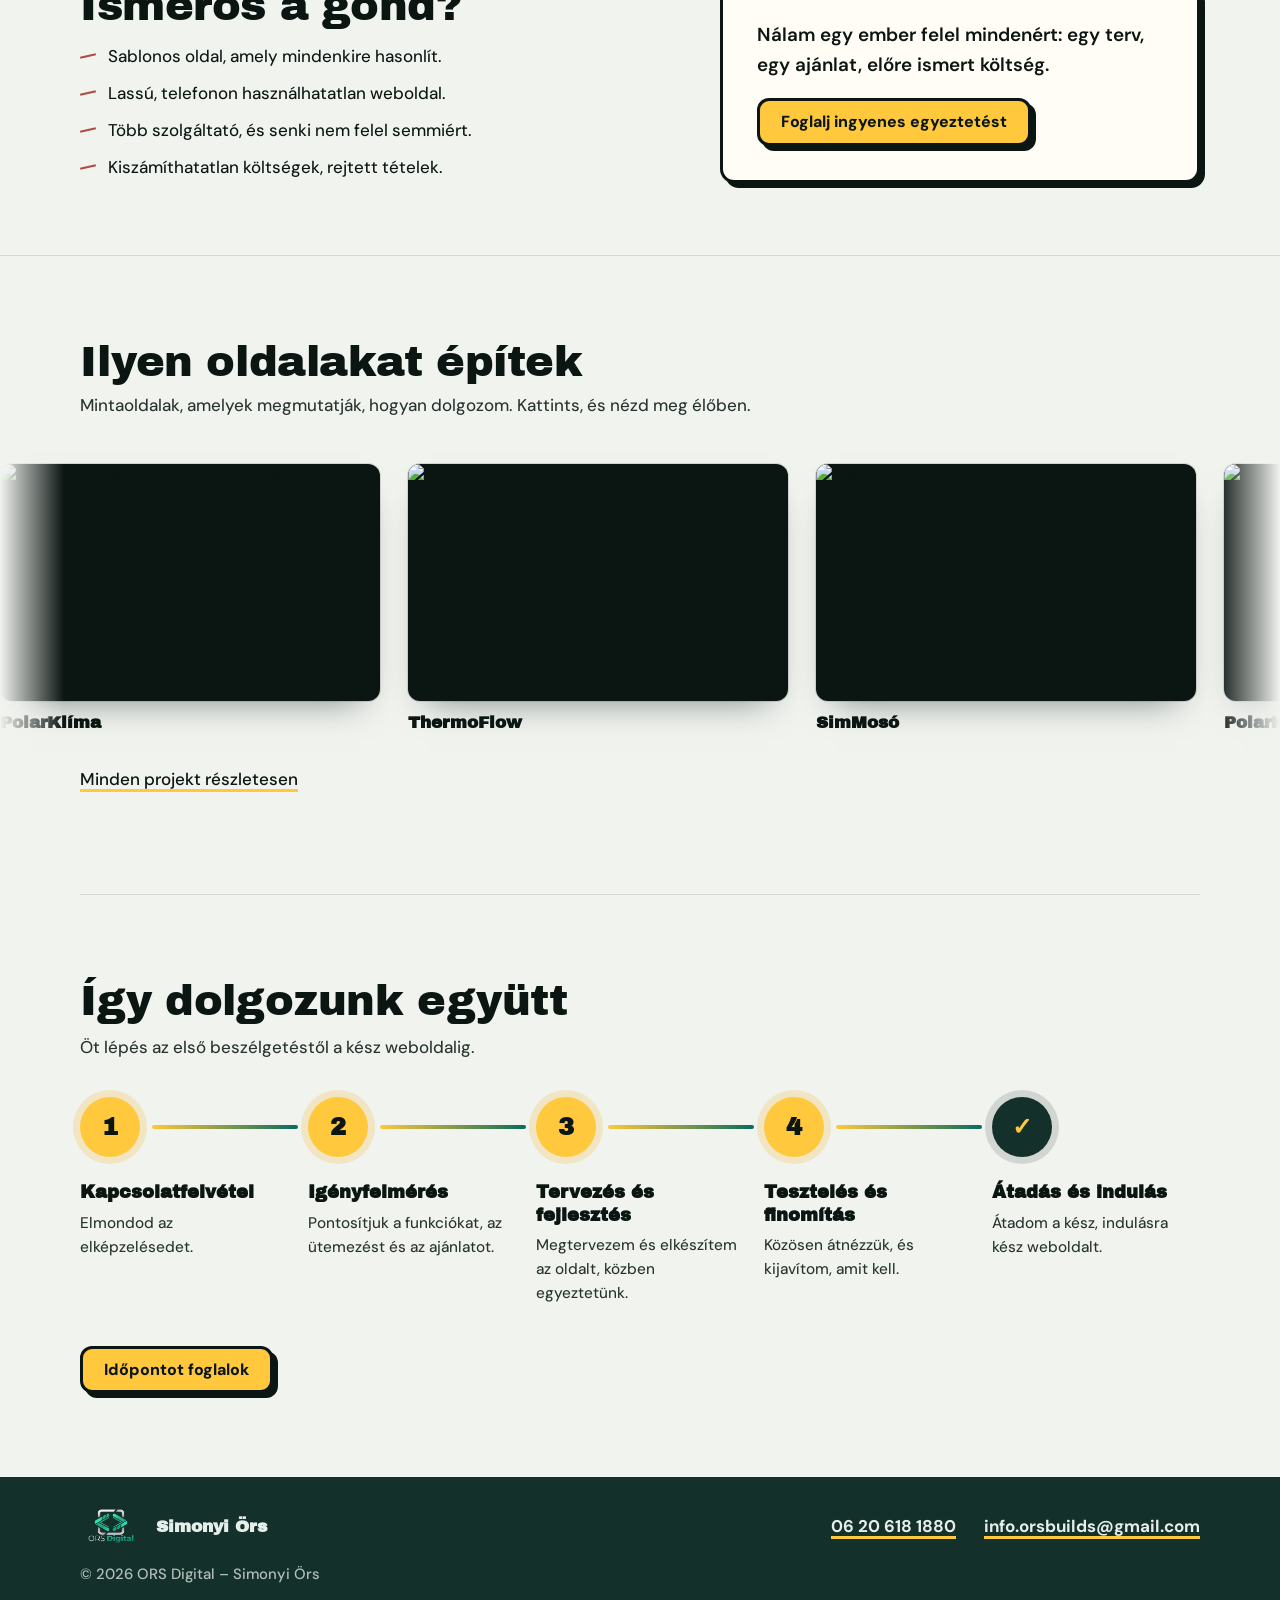
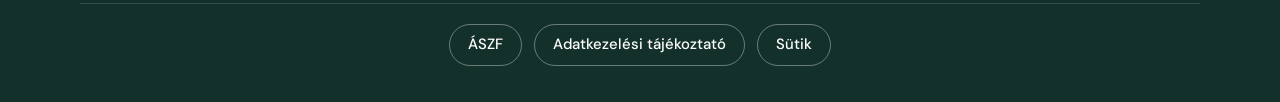
==== commit 2c293ede: "Új logó: ORS Digital felirattal Co-Authored-By: Claude Sonnet 5.5 <noreply@anthropic.com> Claude-Ses" ====
--- a/simonyi_ors_weboldal/public/index.html
+++ b/simonyi_ors_weboldal/public/index.html
@@ -13,7 +13,7 @@
 <link rel="stylesheet" href="style.css">
 <script src="theme.js"></script></head><body>
 <a class="skip-link" href="#main-content">Ugrás a tartalomhoz</a><header class="topbar"><div class="wrap nav">
-<a class="brand brand-image" href="index.html" aria-label="ORS Digital – főoldal"><img src="assets/orsbuilds-modern-tech-logo.png" alt="ORS Digital modern tech logó"></a>
+<a class="brand brand-image" href="index.html" aria-label="ORS Digital – főoldal"><img src="assets/ors-digital-logo.png" alt="ORS Digital modern tech logó"></a>
 <button class="menu" aria-label="Menü megnyitása" aria-expanded="false" aria-controls="site-navigation">Menü ☰</button>
 <nav class="links" id="site-navigation"><a href="index.html" class="active">Kezdőlap</a>
 <div class="nav-dropdown"><button class="nav-dropdown-toggle" type="button" aria-expanded="false">Rólam <span aria-hidden="true">⌄</span></button><div class="nav-dropdown-menu"><a href="bemutatkozunk.html">Bemutatkozunk</a><a href="miert-valassz-minket.html">Miért mi?</a><a href="gyik.html">GYIK</a></div></div>
@@ -80,7 +80,7 @@
 </main><footer>
 <div class="wrap footer-mini-contact">
   <div class="footer-mini-identity">
-    <a class="footer-mini-brand" href="index.html" aria-label="ORS Digital – főoldal"><img src="assets/orsbuilds-modern-tech-logo.png" alt="ORS Digital"></a>
+    <a class="footer-mini-brand" href="index.html" aria-label="ORS Digital – főoldal"><img src="assets/ors-digital-logo.png" alt="ORS Digital"></a>
     <strong class="footer-mini-name">Simonyi Örs</strong>
   </div>
   <div class="footer-mini-links"><a href="tel:+36206181880">06 20 618 1880</a><a href="mailto:info.orsbuilds@gmail.com">info.orsbuilds@gmail.com</a></div>
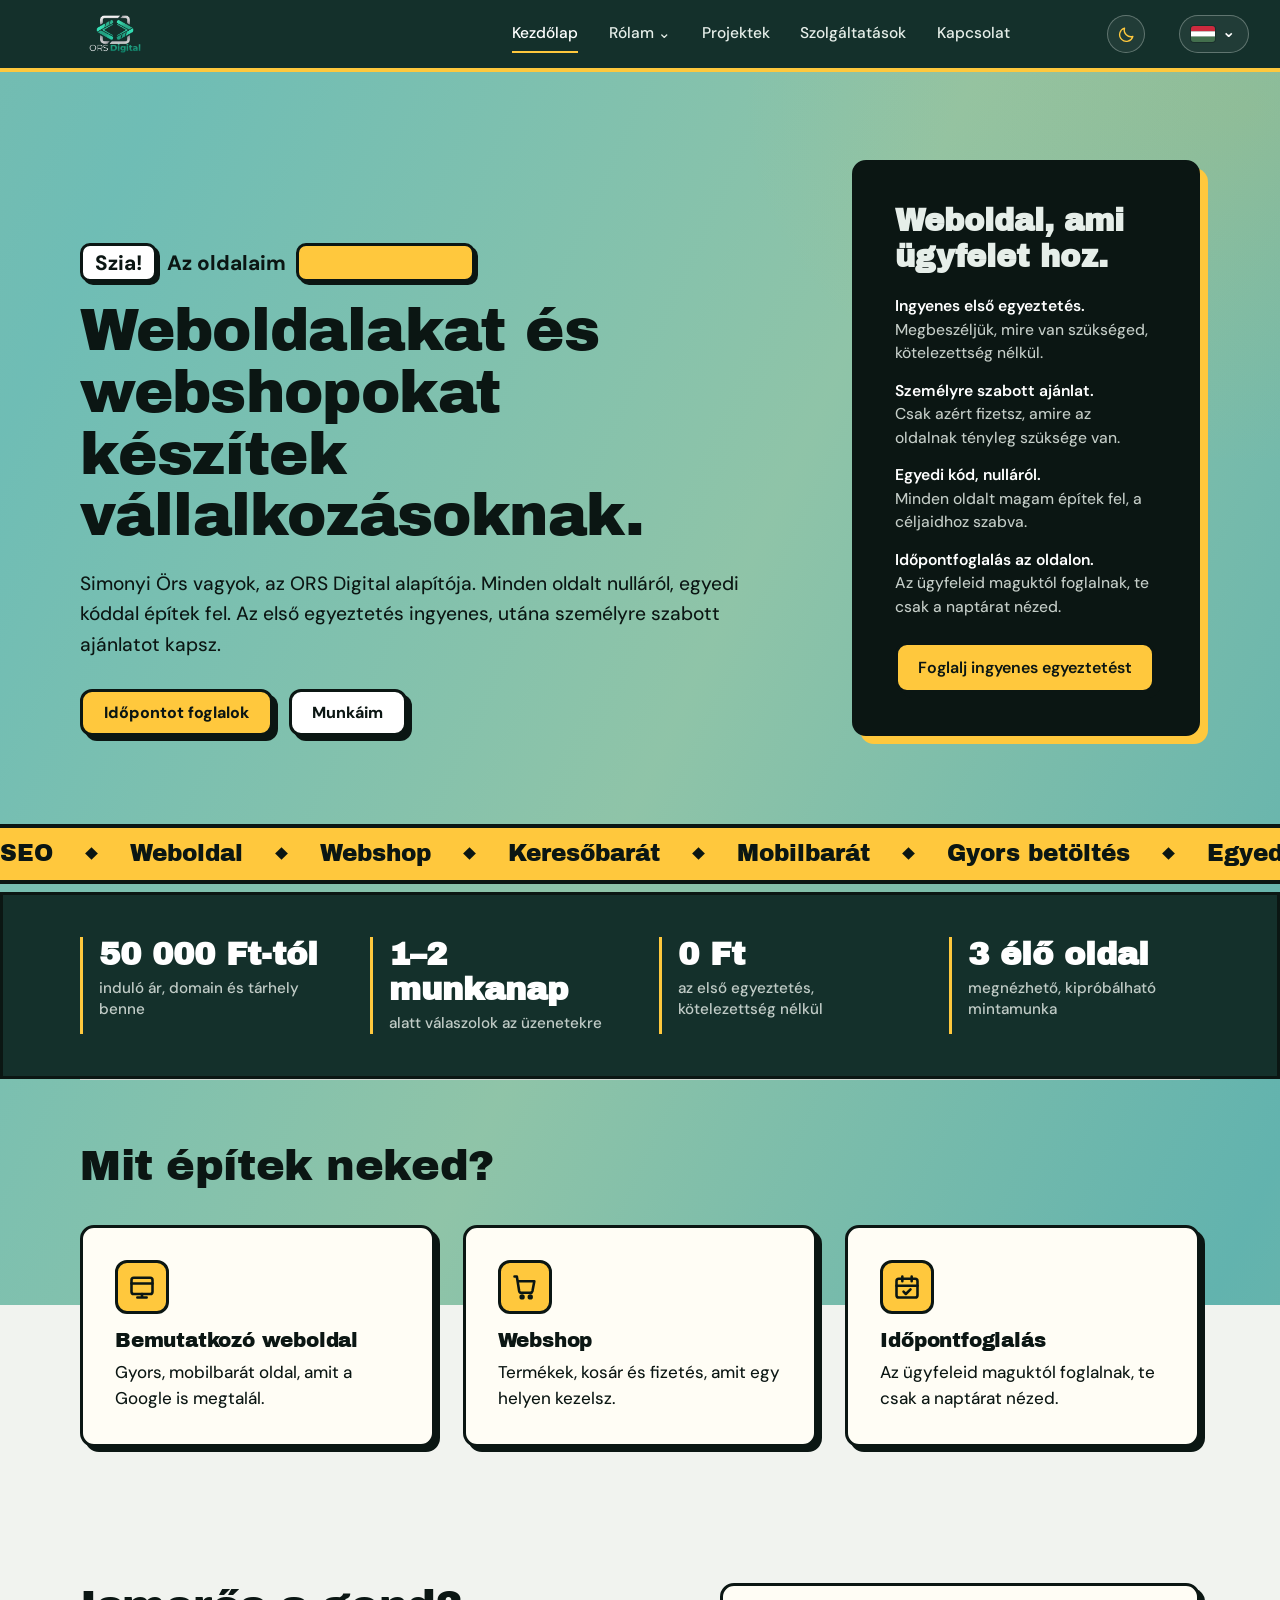
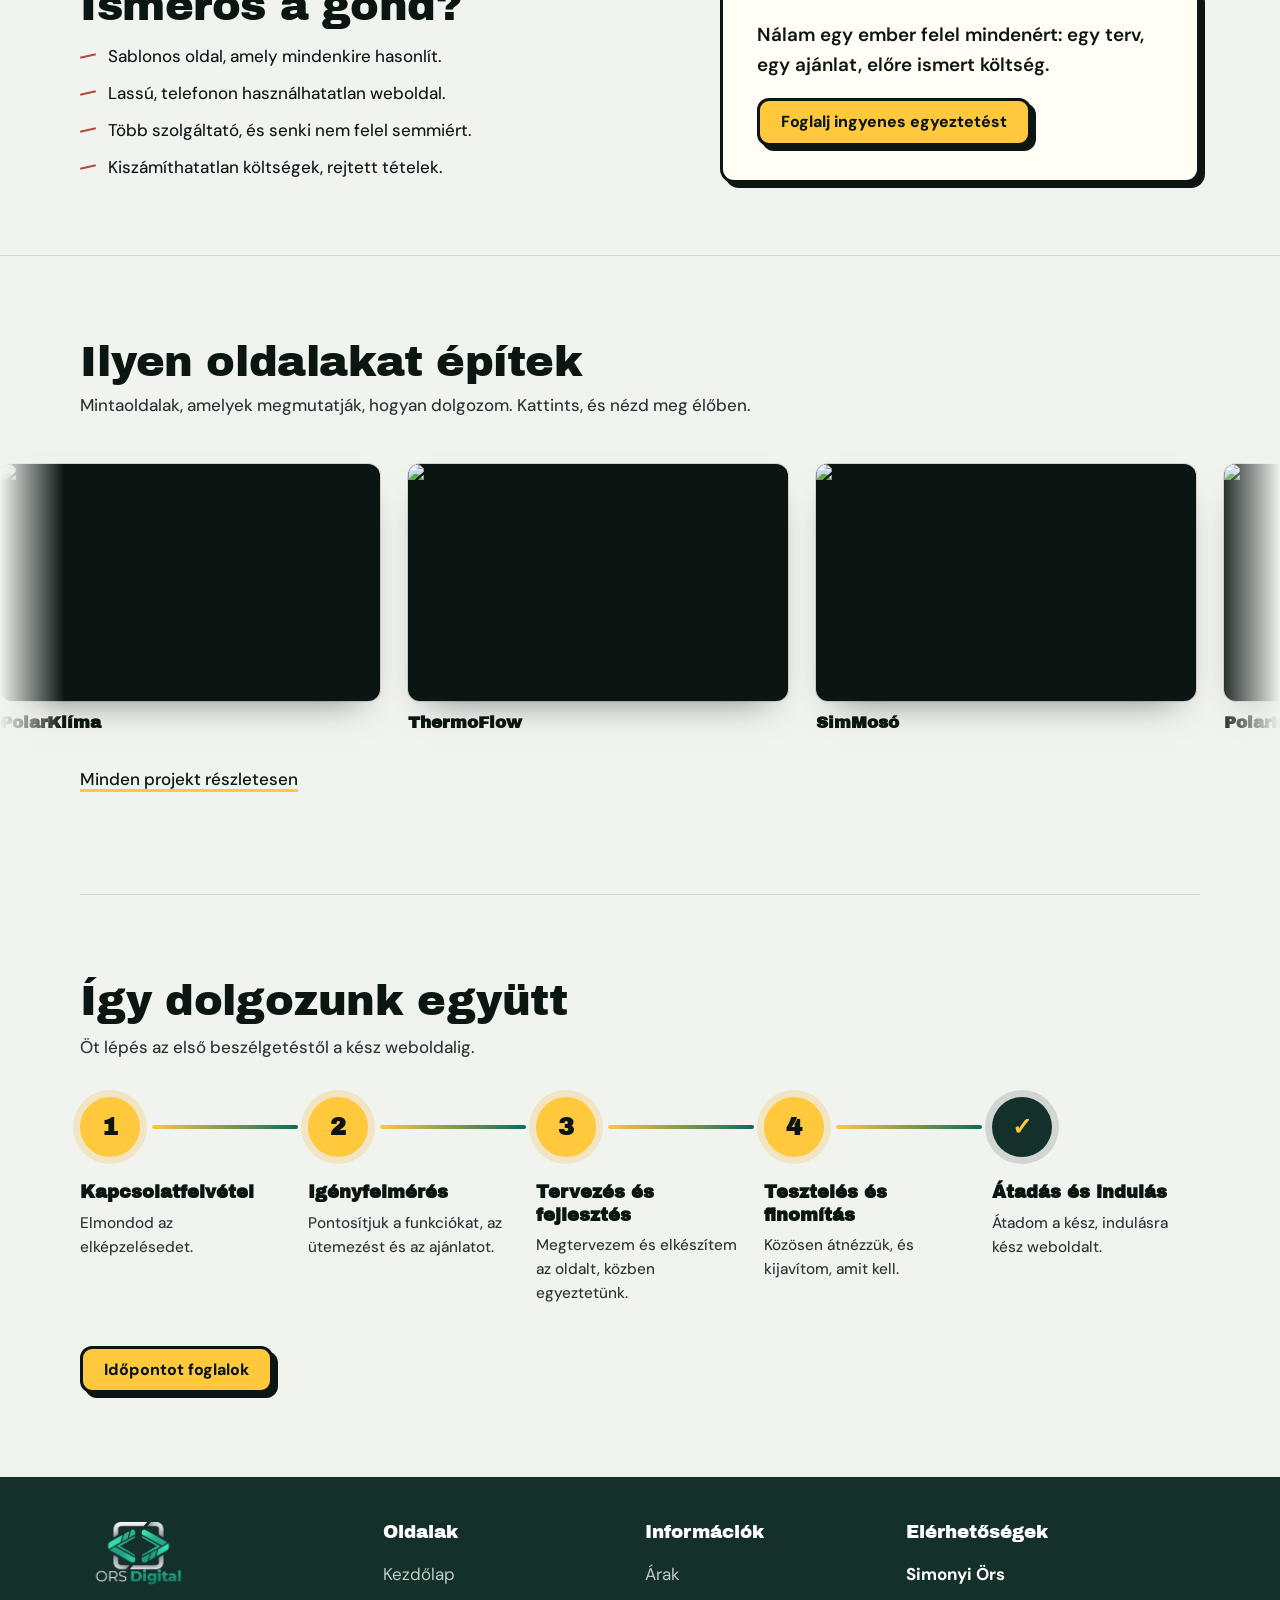
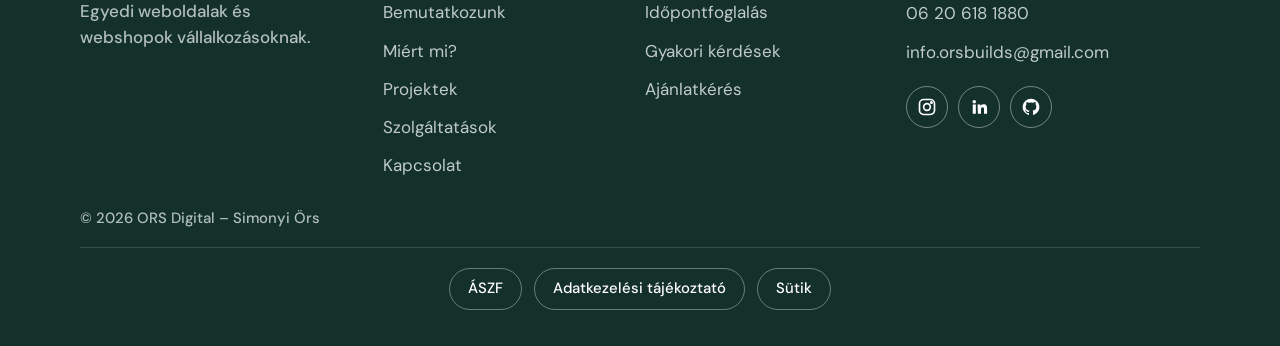
==== commit e824b2a5: "Lábléc: többoszlopos oldaltérkép (oldalak, információk, elérhetőségek) Co-Authored-By: Claude Sonnet" ====
--- a/simonyi_ors_weboldal/public/index.html
+++ b/simonyi_ors_weboldal/public/index.html
@@ -78,12 +78,25 @@
 </section>
 
 </main><footer>
-<div class="wrap footer-mini-contact">
-  <div class="footer-mini-identity">
+<div class="wrap footer-cols">
+  <div class="footer-col footer-brandcol">
     <a class="footer-mini-brand" href="index.html" aria-label="ORS Digital – főoldal"><img src="assets/ors-digital-logo.png" alt="ORS Digital"></a>
-    <strong class="footer-mini-name">Simonyi Örs</strong>
+    <p>Egyedi weboldalak és webshopok vállalkozásoknak.</p>
   </div>
-  <div class="footer-mini-links"><a href="tel:+36206181880">06 20 618 1880</a><a href="mailto:info.orsbuilds@gmail.com">info.orsbuilds@gmail.com</a></div>
+  <nav class="footer-col" aria-label="Oldalak">
+    <h2>Oldalak</h2>
+    <ul><li><a href="index.html">Kezdőlap</a></li><li><a href="bemutatkozunk.html">Bemutatkozunk</a></li><li><a href="miert-valassz-minket.html">Miért mi?</a></li><li><a href="projektek.html">Projektek</a></li><li><a href="szolgaltatasok.html">Szolgáltatások</a></li><li><a href="kapcsolat.html">Kapcsolat</a></li></ul>
+  </nav>
+  <nav class="footer-col" aria-label="Információk">
+    <h2>Információk</h2>
+    <ul><li><a href="szolgaltatasok.html#arak">Árak</a></li><li><a href="szolgaltatasok.html#idopontfoglalas">Időpontfoglalás</a></li><li><a href="gyik.html">Gyakori kérdések</a></li><li><a href="kapcsolat.html">Ajánlatkérés</a></li></ul>
+  </nav>
+  <div class="footer-col">
+    <h2>Elérhetőségek</h2>
+    <p class="footer-person" translate="no">Simonyi Örs</p>
+    <ul class="footer-contact"><li><a href="tel:+36206181880">06 20 618 1880</a></li><li><a href="mailto:info.orsbuilds@gmail.com">info.orsbuilds@gmail.com</a></li></ul>
+    <div class="footer-social"><a href="https://www.instagram.com/orsbuilds.hu/" target="_blank" rel="noopener" aria-label="Instagram"><svg viewBox="0 0 24 24" fill="none" stroke="currentColor" stroke-width="2" stroke-linecap="round" stroke-linejoin="round" aria-hidden="true"><rect x="3" y="3" width="18" height="18" rx="5"/><circle cx="12" cy="12" r="4"/><circle cx="17.3" cy="6.7" r=".8" fill="currentColor"/></svg></a><a href="https://www.linkedin.com/in/%C3%B6rs-simonyi-4b050a308/" target="_blank" rel="noopener" aria-label="LinkedIn"><svg viewBox="0 0 24 24" fill="currentColor" aria-hidden="true"><path d="M4.5 9h3.7v11H4.5zM6.3 3.5a2.1 2.1 0 1 1 0 4.2 2.1 2.1 0 0 1 0-4.2zM10.2 9h3.5v1.5h.1c.5-.9 1.7-1.8 3.5-1.8 3.7 0 4.4 2.4 4.4 5.6V20h-3.7v-5c0-1.2 0-2.7-1.7-2.7s-1.9 1.3-1.9 2.6V20h-3.7z"/></svg></a><a href="https://github.com/Ors12" target="_blank" rel="noopener" aria-label="GitHub"><svg viewBox="0 0 24 24" fill="currentColor" aria-hidden="true"><path d="M12 2a10 10 0 0 0-3.2 19.5c.5.1.7-.2.7-.5v-1.8c-2.8.6-3.4-1.2-3.4-1.2-.5-1.2-1.1-1.5-1.1-1.5-.9-.6.1-.6.1-.6 1 .1 1.5 1 1.5 1 .9 1.5 2.4 1.1 3 .8.1-.7.4-1.1.6-1.4-2.2-.3-4.6-1.1-4.6-5 0-1.1.4-2 1-2.7-.1-.3-.4-1.3.1-2.7 0 0 .8-.3 2.8 1a9.600 9.600 0 0 1 5 0c2-1.3 2.8-1 2.8-1 .6 1.4.2 2.4.1 2.7.7.7 1 1.6 1 2.7 0 3.9-2.4 4.7-4.6 5 .4.3.7.9.7 1.900v2.8c0 .3.2.6.7.5A10 10 0 0 0 12 2z"/></svg></a></div>
+  </div>
 </div><div class="wrap foot"><span>© <span id="year"></span> ORS Digital – Simonyi Örs</span></div>
 <div class="legal-links" aria-label="Jogi dokumentumok">
   <a href="aszf.html">ÁSZF</a>
--- a/simonyi_ors_weboldal/public/style.css
+++ b/simonyi_ors_weboldal/public/style.css
@@ -1438,3 +1438,21 @@
   to { transform: none; opacity: 1; }
 }
 @media (prefers-reduced-motion: reduce) { main .hero > div:first-child { animation: none; } }
+
+/* Lábléc: többoszlopos oldaltérkép */
+.footer-cols { display: grid; grid-template-columns: 1.2fr 1fr 1fr 1.4fr; gap: clamp(24px, 4vw, 56px); padding-block: 44px 28px; align-items: start; }
+.footer-col h2 { margin: 0 0 18px; font: 400 1.15rem/1.2 var(--serif); color: #fff; text-shadow: none; letter-spacing: 0; }
+.footer-col ul { list-style: none; margin: 0; padding: 0; display: grid; gap: 11px; }
+.footer-col a { color: rgba(230,238,233,.82); text-decoration: none; }
+.footer-col a:hover, .footer-col a:focus-visible { color: var(--mark); }
+.footer-brandcol .footer-mini-brand img { height: 64px; width: auto; display: block; margin-bottom: 14px; }
+.footer-brandcol p { margin: 0; max-width: 24ch; color: rgba(230,238,233,.75); line-height: 1.5; }
+.footer-person { margin: 0 0 12px; color: #fff; font-weight: 700; }
+.footer-contact a { overflow-wrap: anywhere; }
+.footer-social { display: flex; gap: 10px; margin-top: 20px; }
+.footer-social a { display: grid; place-items: center; width: 42px; height: 42px; border: 1px solid rgba(230,238,233,.45); border-radius: 50%; color: #fff; }
+.footer-social a:hover, .footer-social a:focus-visible { background: var(--mark); border-color: var(--mark); color: var(--ink); }
+.footer-social svg { width: 20px; height: 20px; }
+@media (max-width: 900px) { .footer-cols { grid-template-columns: repeat(2, minmax(0, 1fr)); } .footer-brandcol { grid-column: 1 / -1; } }
+@media (max-width: 480px) { .footer-cols { grid-template-columns: 1fr; padding-top: 32px; } }
+.footer-col a { font-weight: 400; }
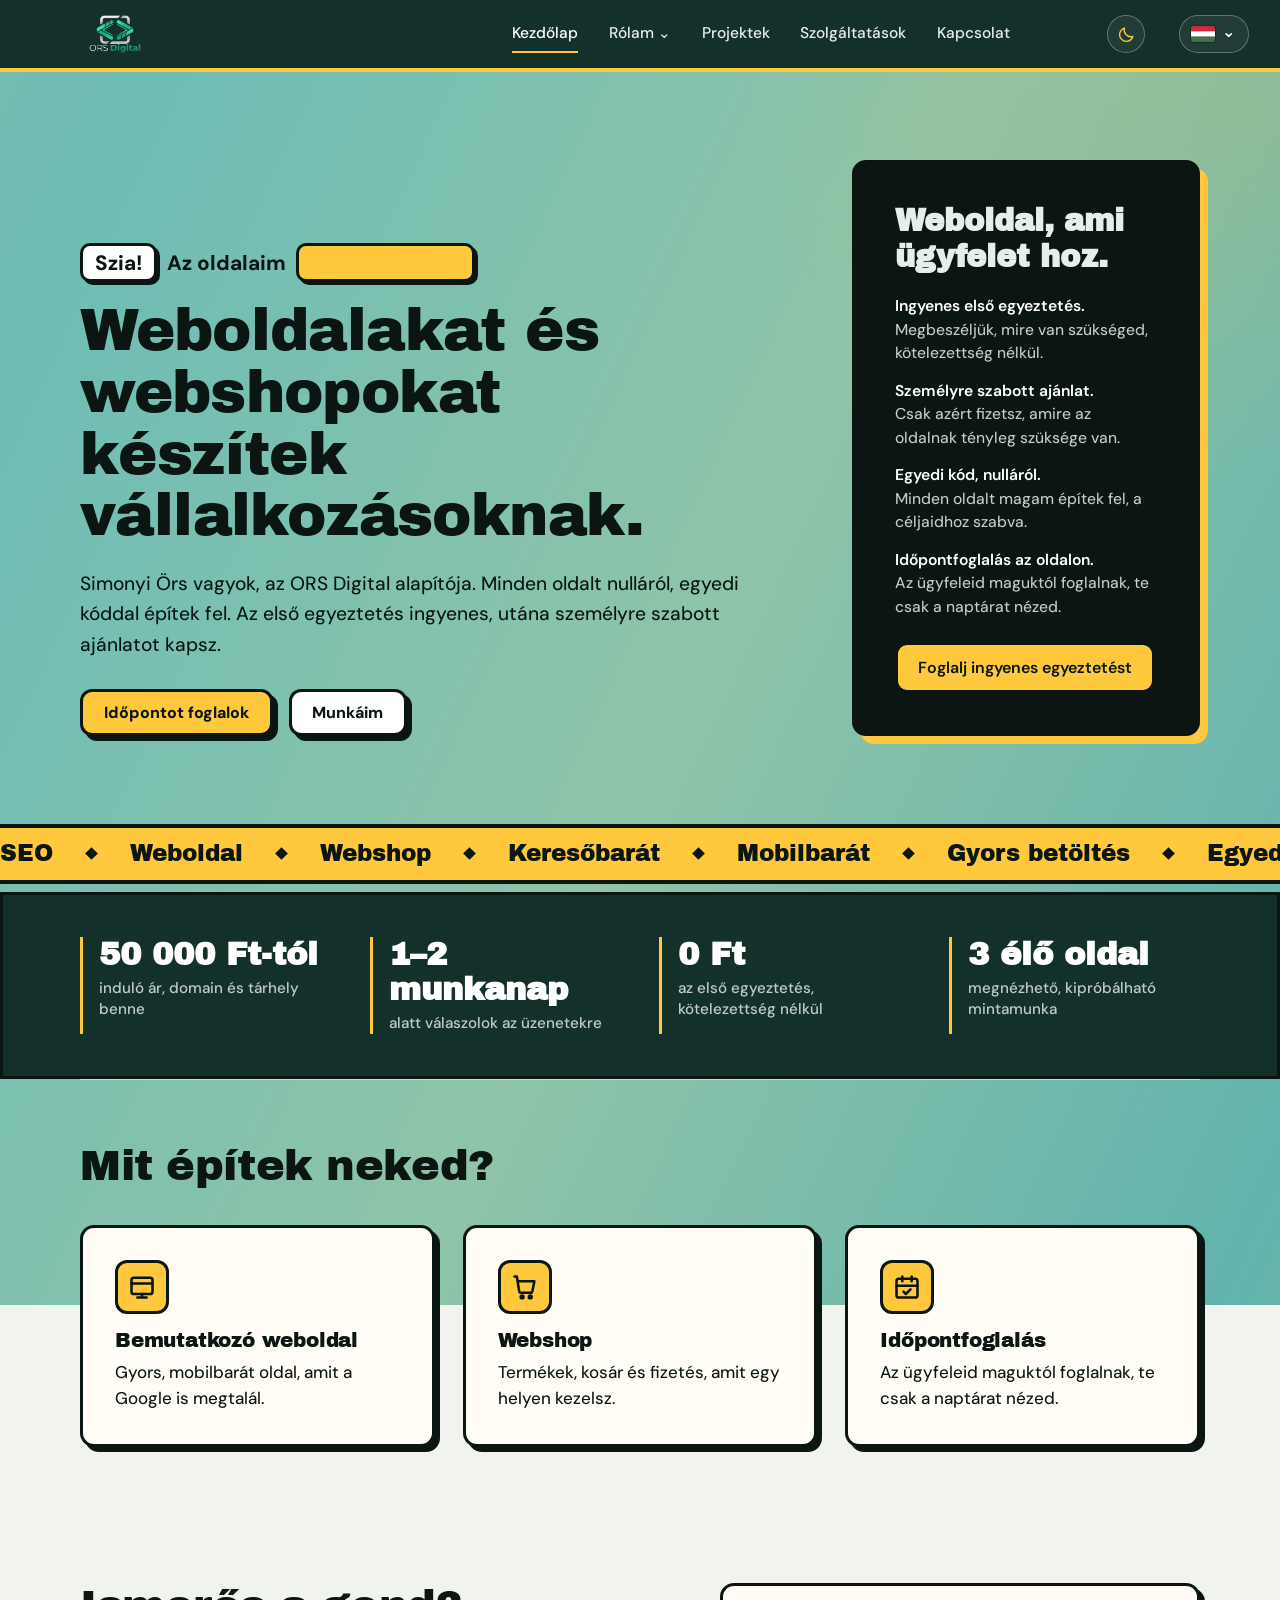
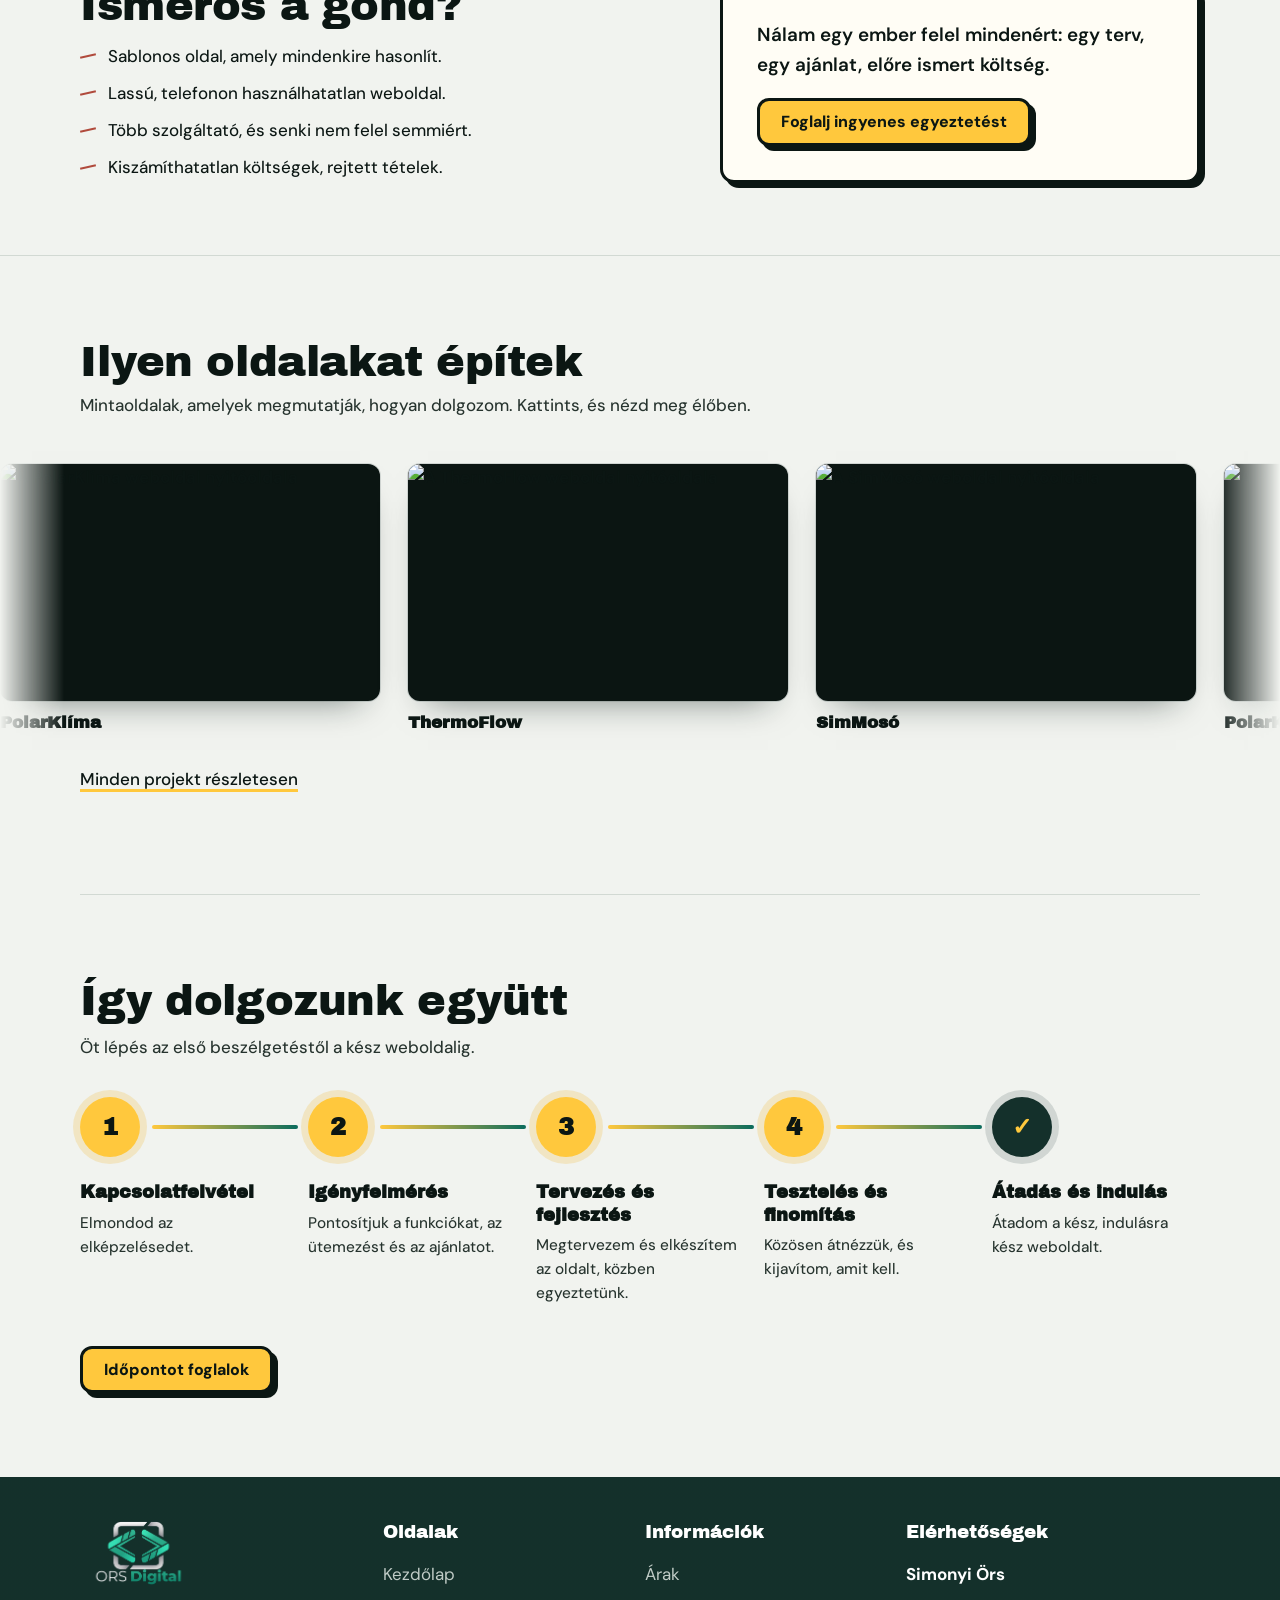
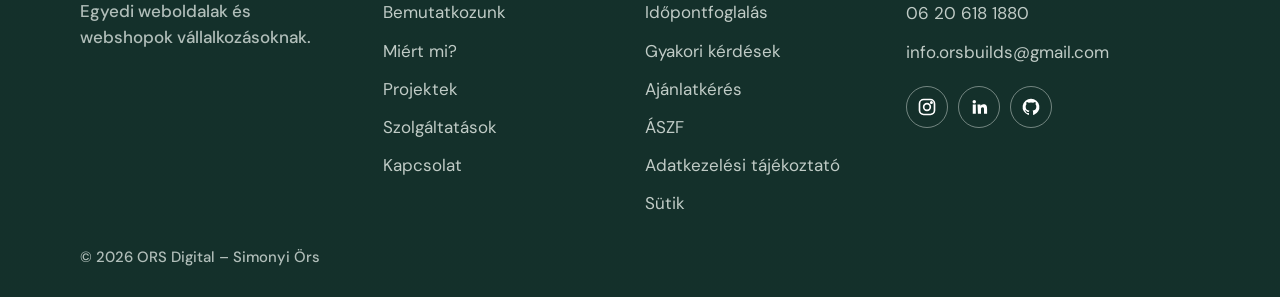
==== commit 08e7fbac: "Lábléc: jogi linkek az Információk oszlopba Co-Authored-By: Claude Sonnet 5.5 <noreply@anthropic.com" ====
--- a/simonyi_ors_weboldal/public/index.html
+++ b/simonyi_ors_weboldal/public/index.html
@@ -89,7 +89,7 @@
   </nav>
   <nav class="footer-col" aria-label="Információk">
     <h2>Információk</h2>
-    <ul><li><a href="szolgaltatasok.html#arak">Árak</a></li><li><a href="szolgaltatasok.html#idopontfoglalas">Időpontfoglalás</a></li><li><a href="gyik.html">Gyakori kérdések</a></li><li><a href="kapcsolat.html">Ajánlatkérés</a></li></ul>
+    <ul><li><a href="szolgaltatasok.html#arak">Árak</a></li><li><a href="szolgaltatasok.html#idopontfoglalas">Időpontfoglalás</a></li><li><a href="gyik.html">Gyakori kérdések</a></li><li><a href="kapcsolat.html">Ajánlatkérés</a></li><li><a href="aszf.html">ÁSZF</a></li><li><a href="adatkezelesi-tajekoztato.html">Adatkezelési tájékoztató</a></li><li><a href="adatkezelesi-tajekoztato.html#sutik">Sütik</a></li></ul>
   </nav>
   <div class="footer-col">
     <h2>Elérhetőségek</h2>
@@ -97,10 +97,5 @@
     <ul class="footer-contact"><li><a href="tel:+36206181880">06 20 618 1880</a></li><li><a href="mailto:info.orsbuilds@gmail.com">info.orsbuilds@gmail.com</a></li></ul>
     <div class="footer-social"><a href="https://www.instagram.com/orsbuilds.hu/" target="_blank" rel="noopener" aria-label="Instagram"><svg viewBox="0 0 24 24" fill="none" stroke="currentColor" stroke-width="2" stroke-linecap="round" stroke-linejoin="round" aria-hidden="true"><rect x="3" y="3" width="18" height="18" rx="5"/><circle cx="12" cy="12" r="4"/><circle cx="17.3" cy="6.7" r=".8" fill="currentColor"/></svg></a><a href="https://www.linkedin.com/in/%C3%B6rs-simonyi-4b050a308/" target="_blank" rel="noopener" aria-label="LinkedIn"><svg viewBox="0 0 24 24" fill="currentColor" aria-hidden="true"><path d="M4.5 9h3.7v11H4.5zM6.3 3.5a2.1 2.1 0 1 1 0 4.2 2.1 2.1 0 0 1 0-4.2zM10.2 9h3.5v1.5h.1c.5-.9 1.7-1.8 3.5-1.8 3.7 0 4.4 2.4 4.4 5.6V20h-3.7v-5c0-1.2 0-2.7-1.7-2.7s-1.9 1.3-1.9 2.6V20h-3.7z"/></svg></a><a href="https://github.com/Ors12" target="_blank" rel="noopener" aria-label="GitHub"><svg viewBox="0 0 24 24" fill="currentColor" aria-hidden="true"><path d="M12 2a10 10 0 0 0-3.2 19.5c.5.1.7-.2.7-.5v-1.8c-2.8.6-3.4-1.2-3.4-1.2-.5-1.2-1.1-1.5-1.1-1.5-.9-.6.1-.6.1-.6 1 .1 1.5 1 1.5 1 .9 1.5 2.4 1.1 3 .8.1-.7.4-1.1.6-1.4-2.2-.3-4.6-1.1-4.6-5 0-1.1.4-2 1-2.7-.1-.3-.4-1.3.1-2.7 0 0 .8-.3 2.8 1a9.600 9.600 0 0 1 5 0c2-1.3 2.8-1 2.8-1 .6 1.4.2 2.4.1 2.7.7.7 1 1.6 1 2.7 0 3.9-2.4 4.7-4.6 5 .4.3.7.9.7 1.900v2.8c0 .3.2.6.7.5A10 10 0 0 0 12 2z"/></svg></a></div>
   </div>
-</div><div class="wrap foot"><span>© <span id="year"></span> ORS Digital – Simonyi Örs</span></div>
-<div class="legal-links" aria-label="Jogi dokumentumok">
-  <a href="aszf.html">ÁSZF</a>
-  <a href="adatkezelesi-tajekoztato.html">Adatkezelési tájékoztató</a>
-  <a href="adatkezelesi-tajekoztato.html#sutik">Sütik</a>
-</div></footer>
+</div><div class="wrap foot"><span>© <span id="year"></span> ORS Digital – Simonyi Örs</span></div></footer>
 <script src="script.js"></script><script src="consent.js"></script><script src="i18n-data.js"></script><script src="lang.js"></script></body></html>
--- a/simonyi_ors_weboldal/public/style.css
+++ b/simonyi_ors_weboldal/public/style.css
@@ -1456,3 +1456,4 @@
 @media (max-width: 900px) { .footer-cols { grid-template-columns: repeat(2, minmax(0, 1fr)); } .footer-brandcol { grid-column: 1 / -1; } }
 @media (max-width: 480px) { .footer-cols { grid-template-columns: 1fr; padding-top: 32px; } }
 .footer-col a { font-weight: 400; }
+.footer-cols + .foot, footer .foot { padding-bottom: 28px; }
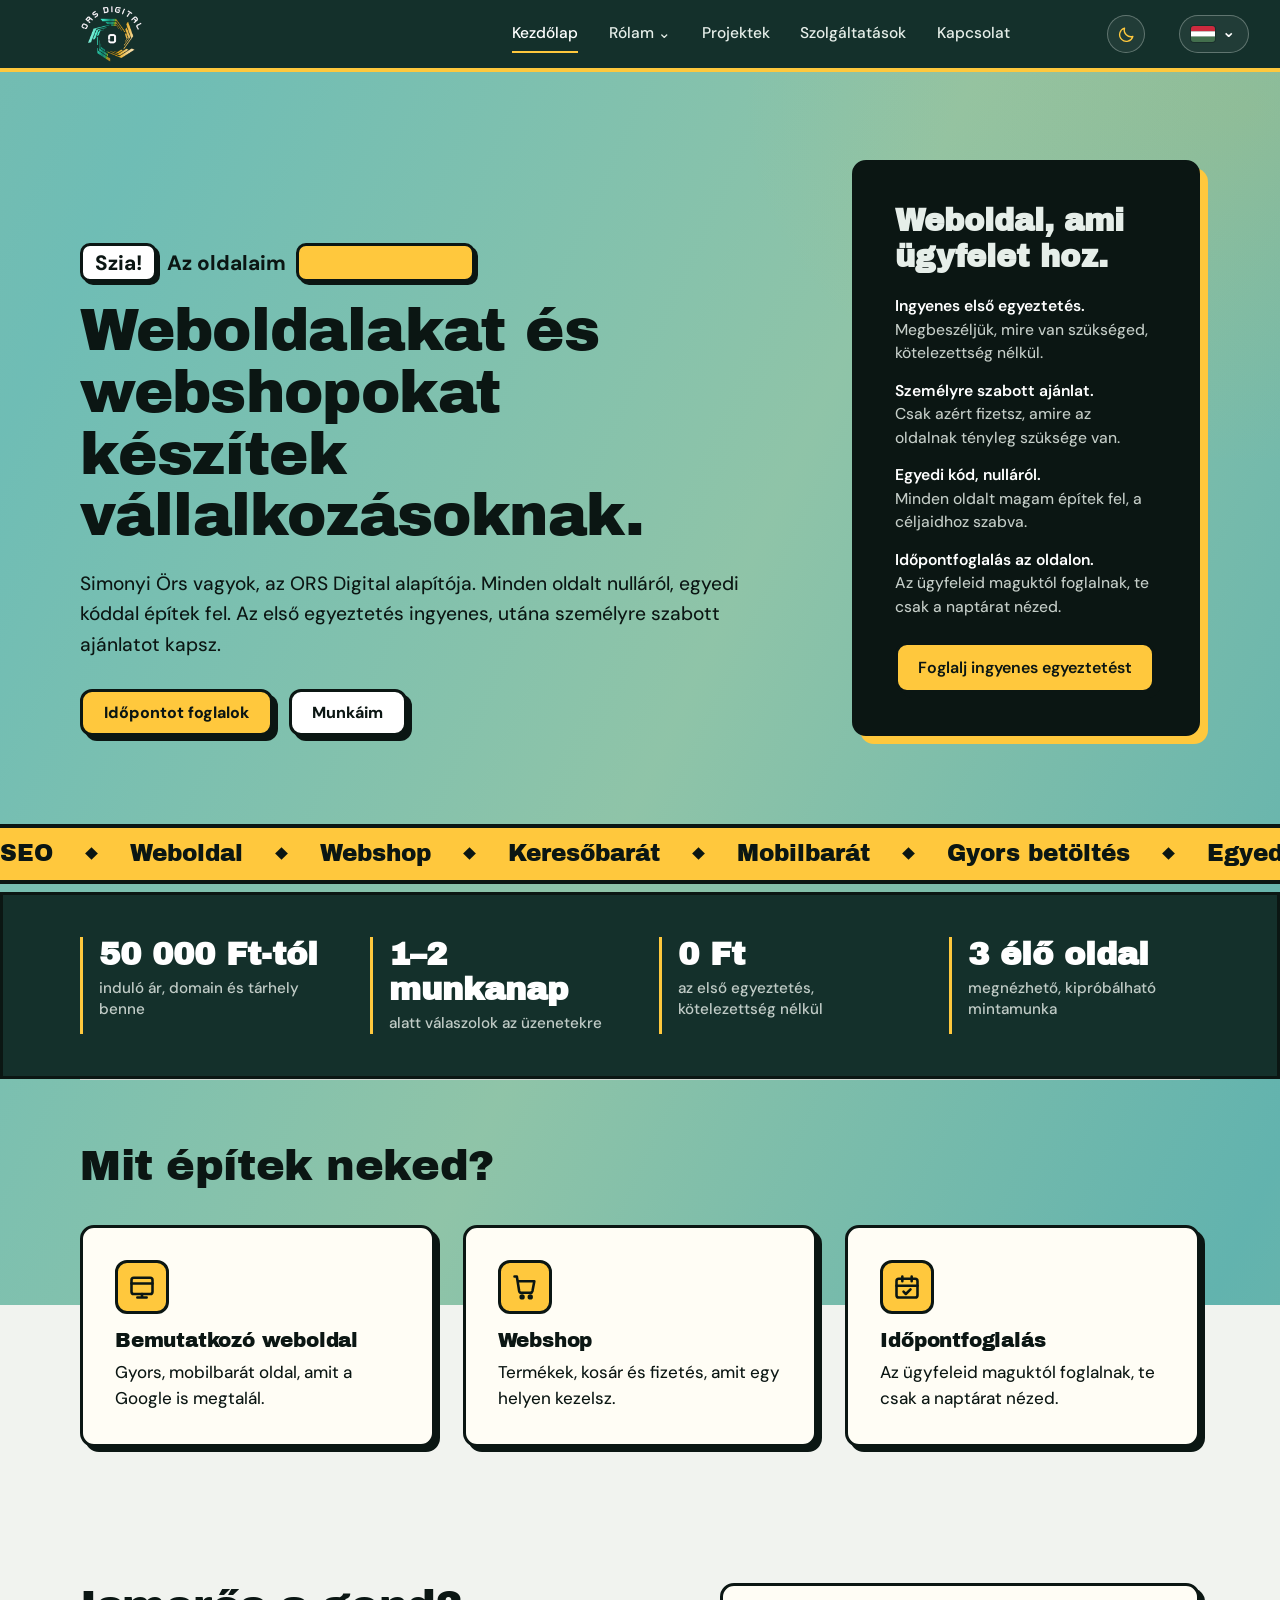
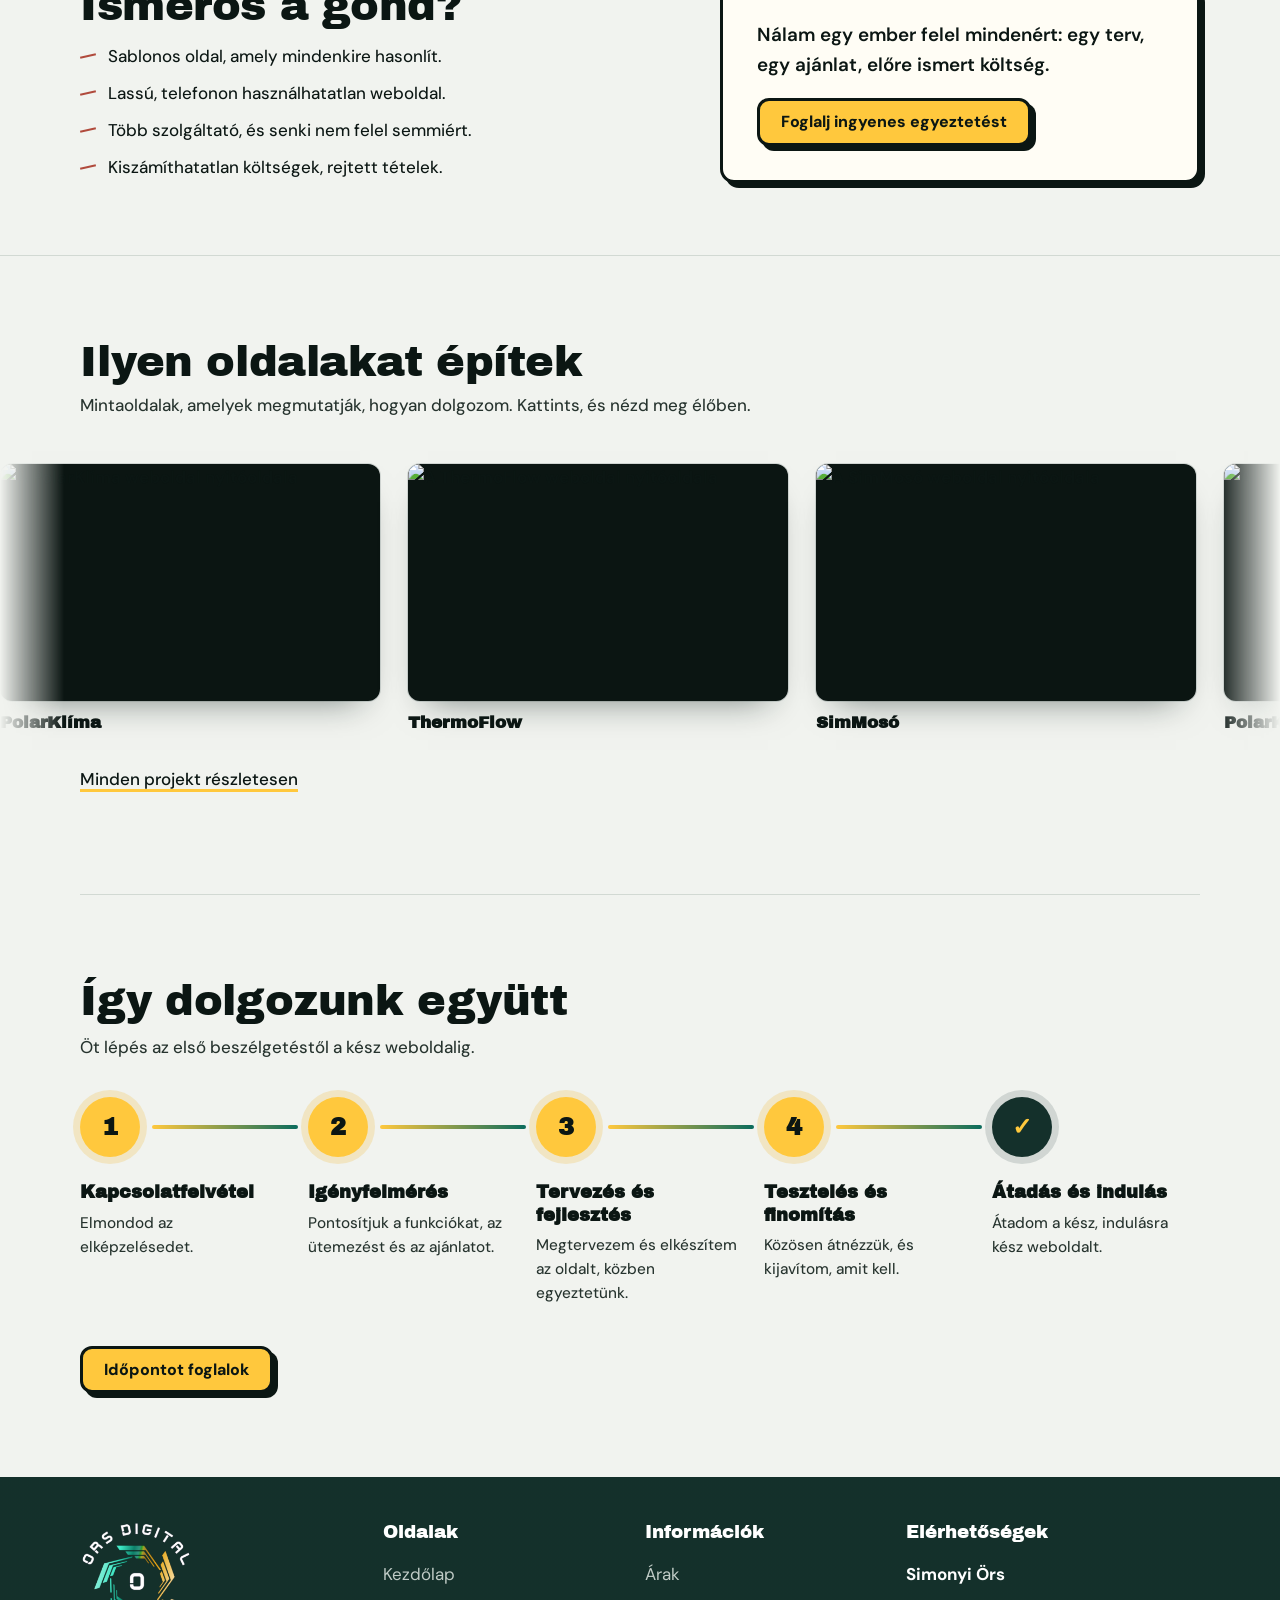
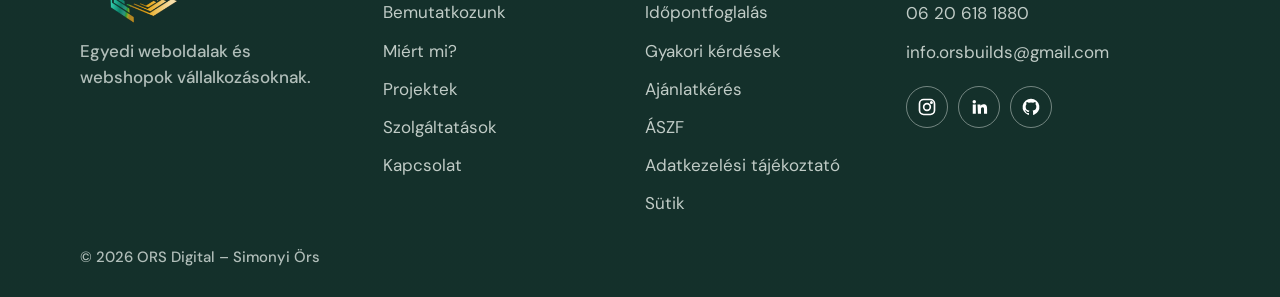
==== commit d16b683d: "Új logó (kör alakú, teal-borostyán), slogan nélkül, nagyobb megjelenítés, új favicon Co-Authored-By:" ====
--- a/simonyi_ors_weboldal/public/index.html
+++ b/simonyi_ors_weboldal/public/index.html
@@ -13,7 +13,7 @@
 <link rel="stylesheet" href="style.css">
 <script src="theme.js"></script></head><body>
 <a class="skip-link" href="#main-content">Ugrás a tartalomhoz</a><header class="topbar"><div class="wrap nav">
-<a class="brand brand-image" href="index.html" aria-label="ORS Digital – főoldal"><img src="assets/ors-digital-logo.png" alt="ORS Digital modern tech logó"></a>
+<a class="brand brand-image" href="index.html" aria-label="ORS Digital – főoldal"><img src="assets/ors-digital-logo.png" alt="ORS Digital logó"></a>
 <button class="menu" aria-label="Menü megnyitása" aria-expanded="false" aria-controls="site-navigation">Menü ☰</button>
 <nav class="links" id="site-navigation"><a href="index.html" class="active">Kezdőlap</a>
 <div class="nav-dropdown"><button class="nav-dropdown-toggle" type="button" aria-expanded="false">Rólam <span aria-hidden="true">⌄</span></button><div class="nav-dropdown-menu"><a href="bemutatkozunk.html">Bemutatkozunk</a><a href="miert-valassz-minket.html">Miért mi?</a><a href="gyik.html">GYIK</a></div></div>
--- a/simonyi_ors_weboldal/public/style.css
+++ b/simonyi_ors_weboldal/public/style.css
@@ -1457,3 +1457,8 @@
 @media (max-width: 480px) { .footer-cols { grid-template-columns: 1fr; padding-top: 32px; } }
 .footer-col a { font-weight: 400; }
 .footer-cols + .foot, footer .foot { padding-bottom: 28px; }
+
+/* Új, kör alakú logó: nagyobb megjelenítés */
+.brand-image img { height: 58px; width: auto; display: block; }
+.footer-brandcol .footer-mini-brand img { height: 104px; }
+@media (max-width: 560px) { .brand-image img { height: 52px; } }
